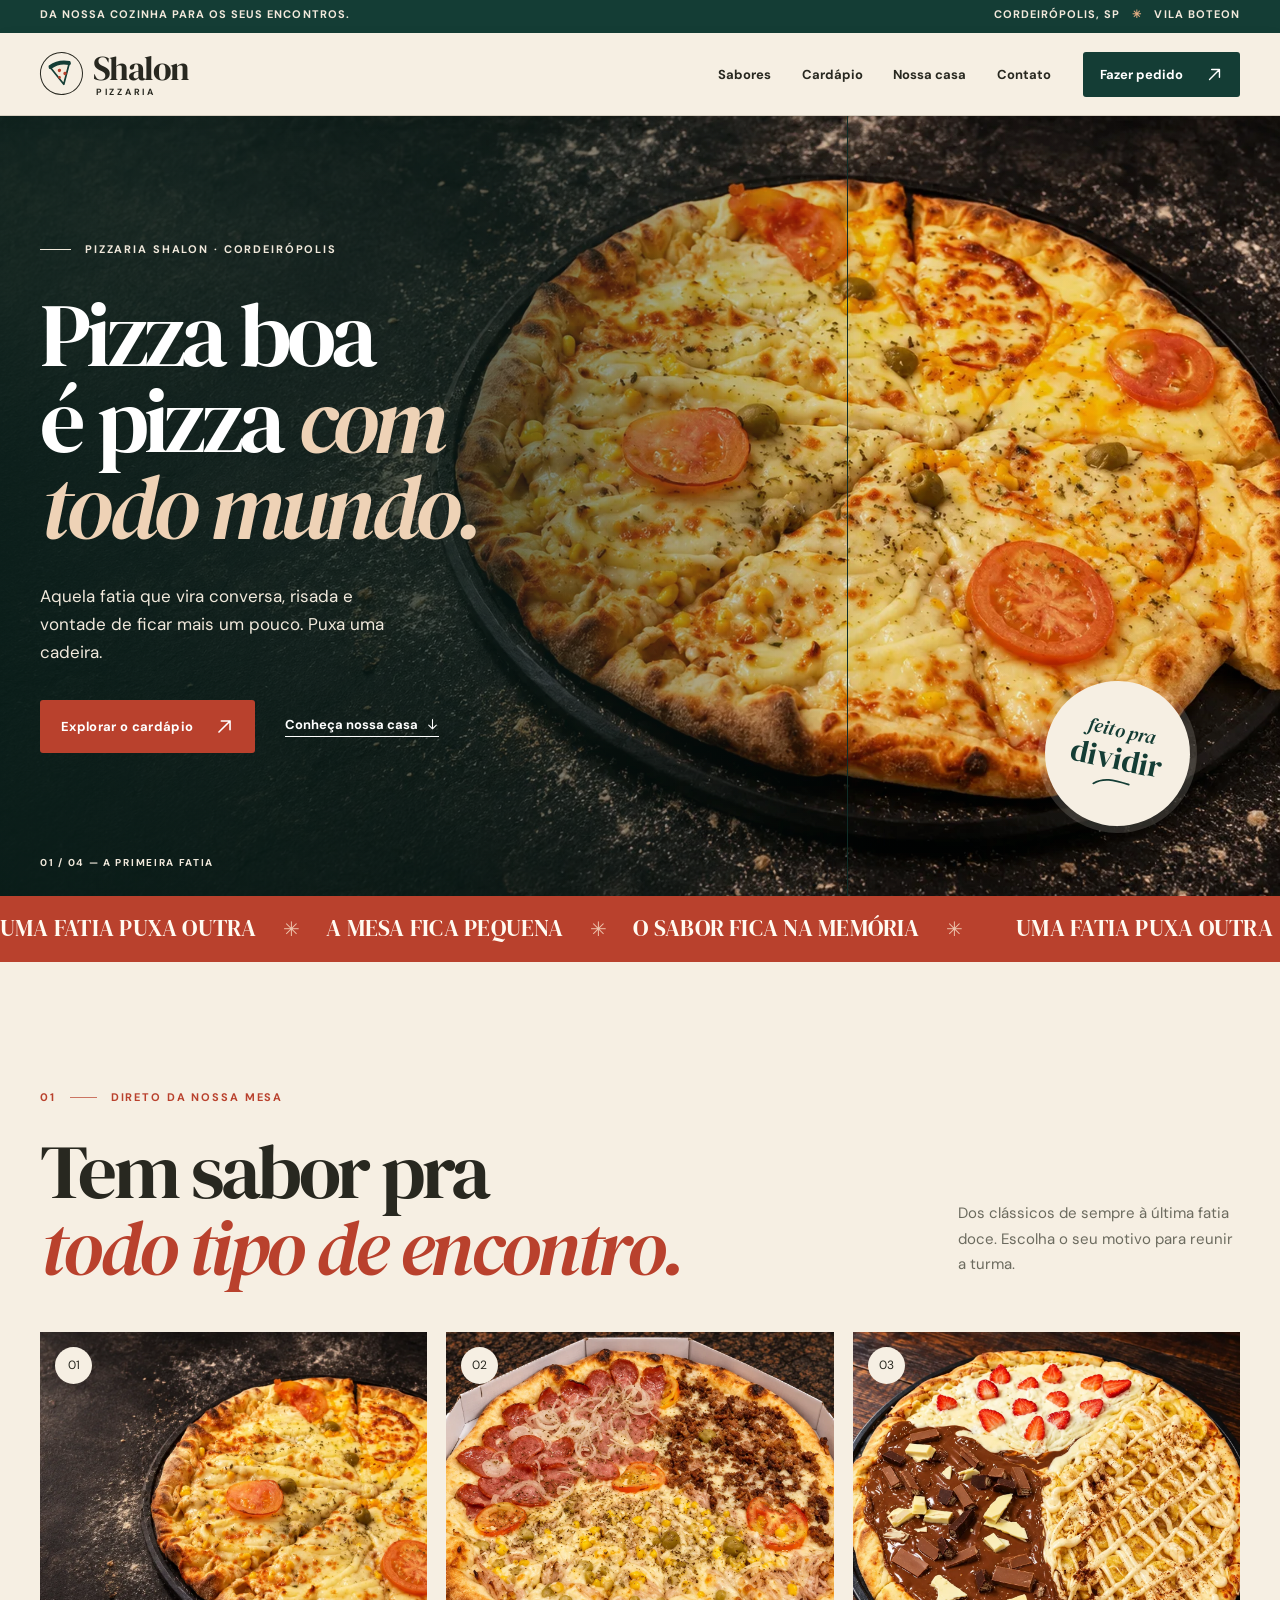
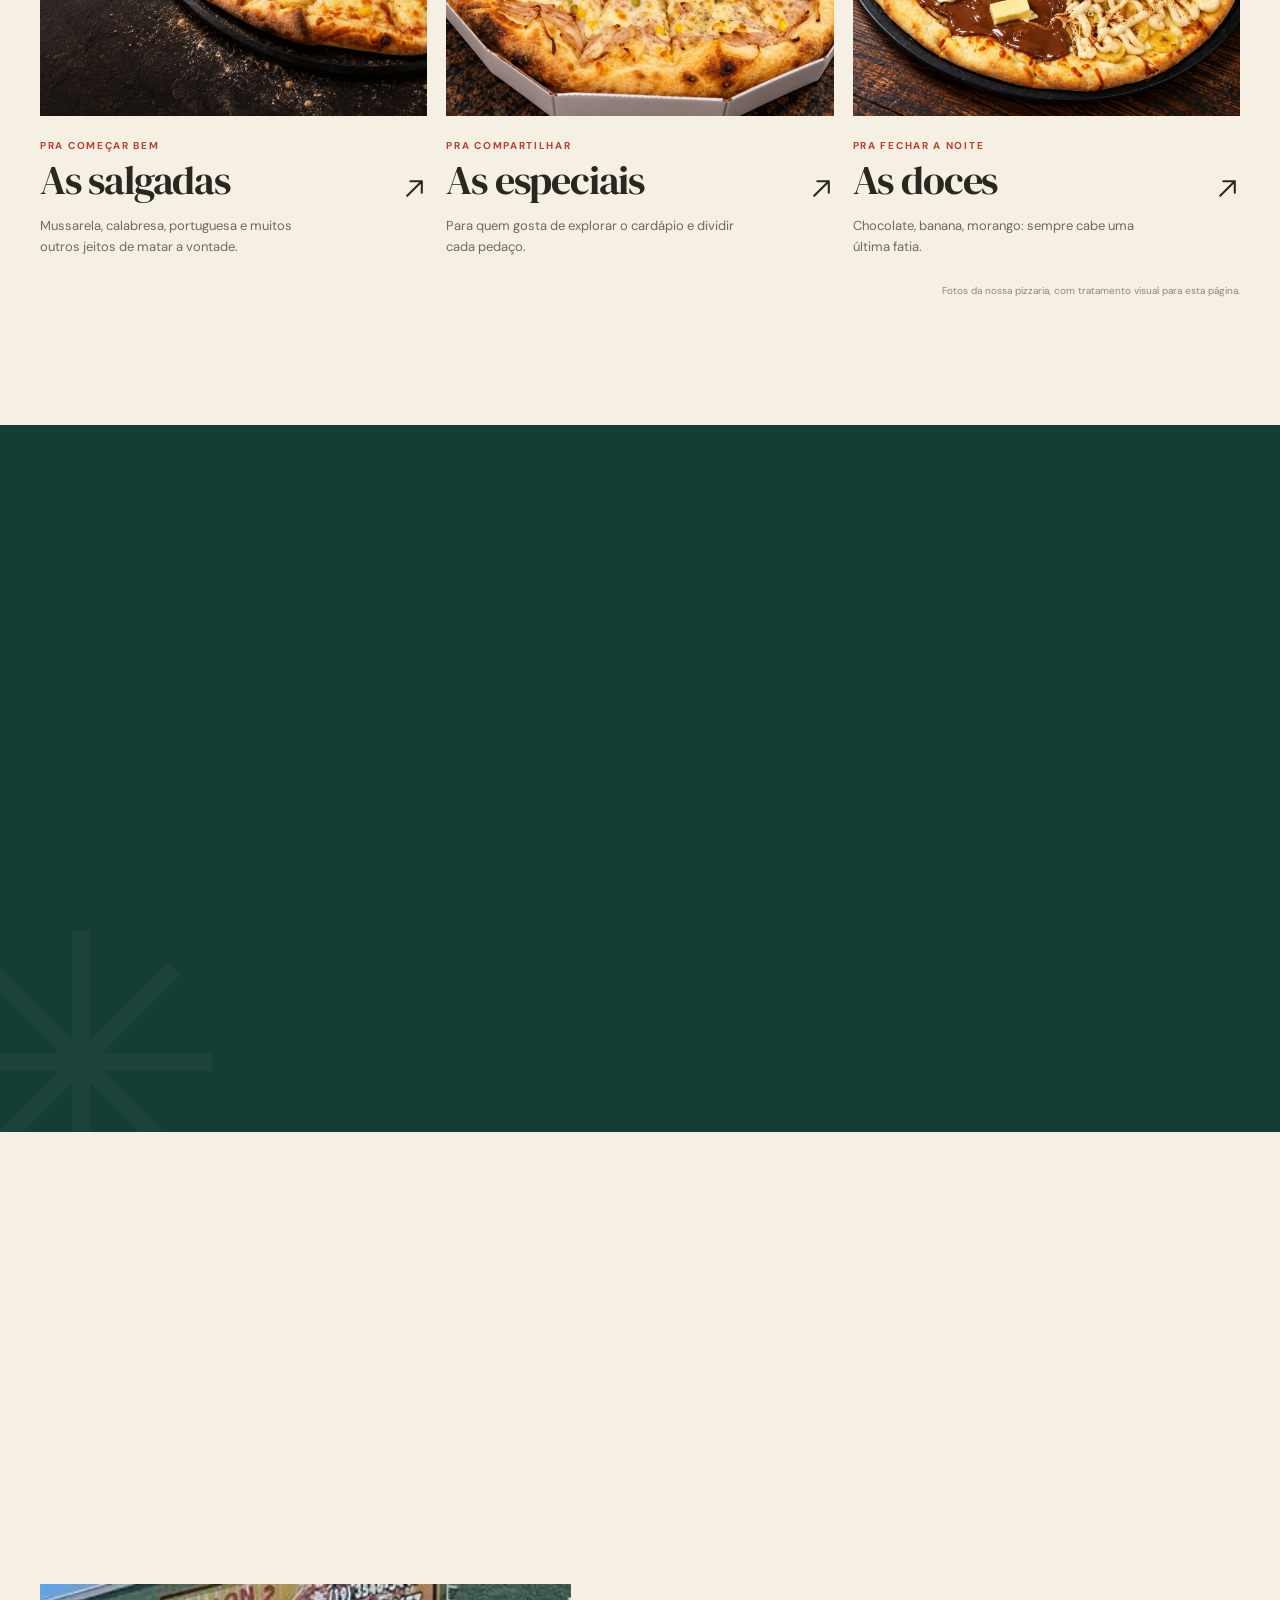
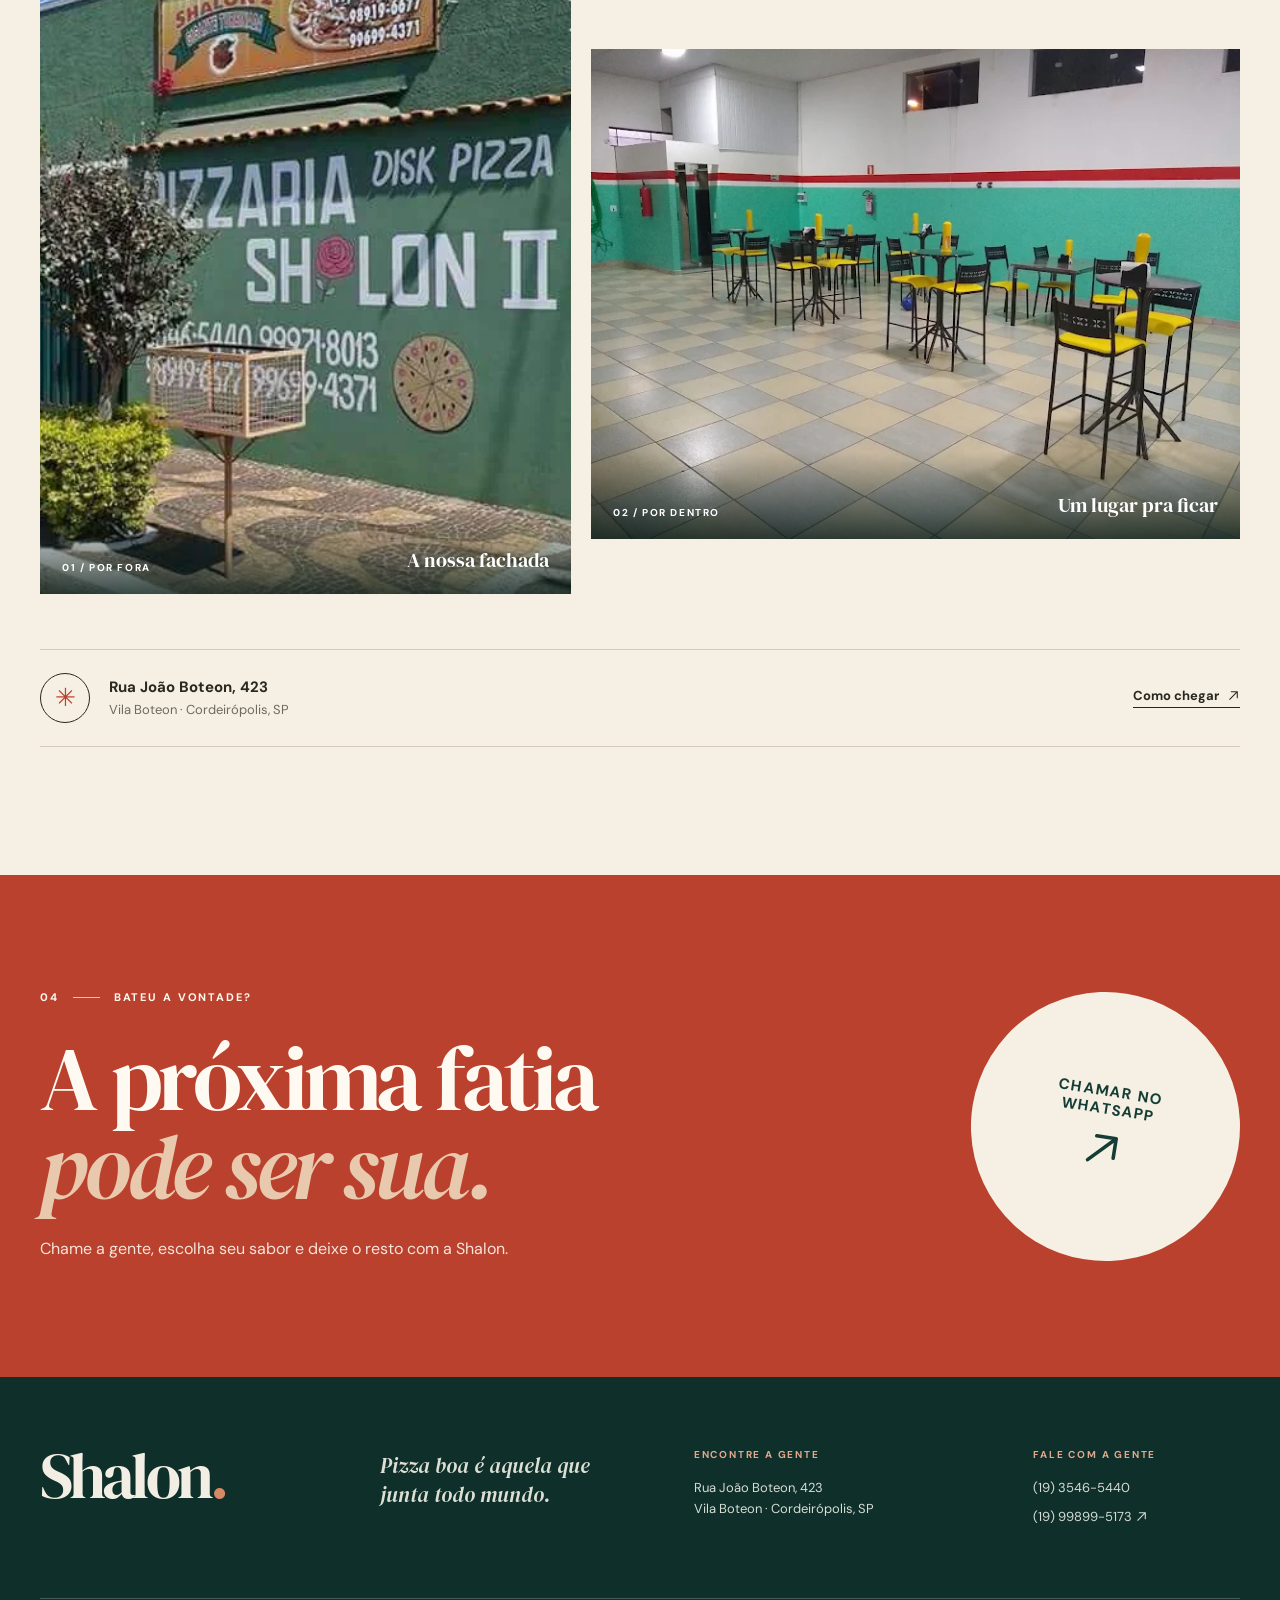
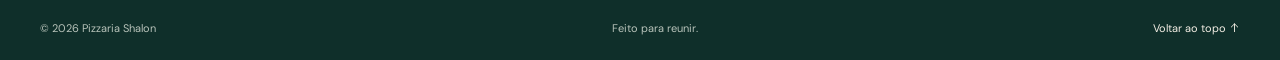
==== index.html @ dd87958b "Add Pizzaria Shalon landing page" ====
<!doctype html>
<html lang="pt-BR">
  <head>
    <meta charset="UTF-8" />
    <meta name="viewport" content="width=device-width, initial-scale=1" />
    <meta name="theme-color" content="#143d35" />
    <meta name="description" content="Conheça a Pizzaria Shalon em Cordeirópolis: sabores para reunir todo mundo à mesa. Veja o cardápio e fale com a gente pelo WhatsApp." />
    <title>Pizzaria Shalon — Pizza boa é pizza compartilhada</title>
    <link rel="preload" as="image" href="./public/assets/pizza-salgada-destaque.webp" />
    <link rel="stylesheet" href="./styles.css" />
    <script src="./script.js" defer></script>
  </head>
  <body>
    <a class="skip-link" href="#conteudo">Ir para o conteúdo</a>
    <div class="scroll-progress" aria-hidden="true"></div>

    <div class="topline">
      <span>Da nossa cozinha para os seus encontros.</span>
      <span>Cordeirópolis, SP <span class="topline-star" aria-hidden="true">✳</span> Vila Boteon</span>
    </div>

    <header class="site-header" id="inicio">
      <div class="header-inner container">
        <a class="brand" href="#inicio" aria-label="Pizzaria Shalon, voltar ao início">
          <span class="brand-mark" aria-hidden="true">
            <svg viewBox="0 0 48 48" fill="none" xmlns="http://www.w3.org/2000/svg"><path d="M9 10c9-4 21-4 30 0L24 40 9 10Z" fill="#F4EADA" stroke="currentColor" stroke-width="2.5" stroke-linejoin="round"/><path d="M10 12c9-4 19-4 28 0" stroke="currentColor" stroke-width="5" stroke-linecap="round"/><circle cx="22" cy="19" r="2.5" fill="#B9412D"/><circle cx="29" cy="25" r="2.5" fill="#B9412D"/><circle cx="20" cy="29" r="2" fill="#B9412D"/></svg>
          </span>
          <span class="brand-type"><strong>Shalon</strong><small>PIZZARIA</small></span>
        </a>

        <nav class="desktop-nav" aria-label="Navegação principal">
          <a href="#sabores">Sabores</a>
          <a href="#cardapio">Cardápio</a>
          <a href="#nossa-casa">Nossa casa</a>
          <a href="#contato">Contato</a>
        </nav>

        <a class="header-order" href="https://wa.me/5519998995173?text=Ol%C3%A1%21%20Gostaria%20de%20fazer%20um%20pedido%20na%20Pizzaria%20Shalon." target="_blank" rel="noopener noreferrer" aria-label="Fazer pedido pelo WhatsApp, abre em nova aba">
          Fazer pedido <span class="icon-arrow" aria-hidden="true"></span>
        </a>
        <button class="menu-toggle" type="button" aria-label="Abrir menu" aria-controls="mobile-nav" aria-expanded="false"><span></span><span></span></button>
      </div>
      <nav class="mobile-nav" id="mobile-nav" aria-label="Navegação móvel" hidden>
        <a href="#sabores">Sabores</a>
        <a href="#cardapio">Cardápio</a>
        <a href="#nossa-casa">Nossa casa</a>
        <a href="#contato">Contato</a>
        <a class="mobile-order" href="https://wa.me/5519998995173?text=Ol%C3%A1%21%20Gostaria%20de%20fazer%20um%20pedido%20na%20Pizzaria%20Shalon." target="_blank" rel="noopener noreferrer">Pedir pelo WhatsApp <span class="icon-arrow" aria-hidden="true"></span></a>
      </nav>
    </header>

    <main id="conteudo">
      <section class="hero" aria-labelledby="hero-title">
        <div class="hero-photo" role="img" aria-label="Pizza da Pizzaria Shalon com queijo derretido, tomate e azeitonas"></div>
        <div class="hero-shade" aria-hidden="true"></div>
        <div class="container hero-content">
          <p class="eyebrow hero-eyebrow"><span class="eyebrow-line"></span> PIZZARIA SHALON · CORDEIRÓPOLIS</p>
          <h1 id="hero-title">Pizza boa<br />é pizza <em>com<br />todo mundo.</em></h1>
          <p class="hero-copy">Aquela fatia que vira conversa, risada e vontade de ficar mais um pouco. Puxa uma cadeira.</p>
          <div class="hero-actions">
            <a class="button button-red" href="#cardapio">Explorar o cardápio <span class="icon-arrow" aria-hidden="true"></span></a>
            <a class="text-link light" href="#nossa-casa">Conheça nossa casa <span class="icon-arrow icon-down" aria-hidden="true"></span></a>
          </div>
        </div>
        <div class="hero-stamp" aria-hidden="true"><span>feito pra</span><strong>dividir</strong><svg viewBox="0 0 42 12" fill="none"><path d="M1 10C11 1 22 1 41 3" stroke="currentColor" stroke-width="2" stroke-linecap="round"/></svg></div>
        <div class="hero-index" aria-hidden="true">01 / 04 — A PRIMEIRA FATIA</div>
      </section>

      <div class="ticker" aria-hidden="true"><div class="ticker-track"><span>UMA FATIA PUXA OUTRA <i>✳</i> A MESA FICA PEQUENA <i>✳</i> O SABOR FICA NA MEMÓRIA <i>✳</i></span><span>UMA FATIA PUXA OUTRA <i>✳</i> A MESA FICA PEQUENA <i>✳</i> O SABOR FICA NA MEMÓRIA <i>✳</i></span></div></div>

      <section class="favorites section-pad" id="sabores" aria-labelledby="favorites-title">
        <div class="container">
          <div class="section-heading reveal">
            <div><p class="eyebrow dark-eyebrow">01 <span></span> DIRETO DA NOSSA MESA</p><h2 id="favorites-title">Tem sabor pra<br /><em>todo tipo de encontro.</em></h2></div>
            <p>Dos clássicos de sempre à última fatia doce. Escolha o seu motivo para reunir a turma.</p>
          </div>

          <div class="flavor-grid">
            <article class="flavor-card reveal">
              <div class="flavor-image-wrap"><img src="./public/assets/pizza-salgada-destaque.webp" alt="Pizza salgada da Shalon com queijo, tomate e azeitonas" loading="lazy" /><span class="flavor-number">01</span></div>
              <div class="flavor-info"><div><p class="flavor-kicker">PRA COMEÇAR BEM</p><h3>As salgadas</h3></div><span class="flavor-arrow icon-arrow" aria-hidden="true"></span></div>
              <p class="flavor-description">Mussarela, calabresa, portuguesa e muitos outros jeitos de matar a vontade.</p>
            </article>
            <article class="flavor-card reveal">
              <div class="flavor-image-wrap"><img src="./public/assets/pizza-varios-sabores-destaque.webp" alt="Pizza grande da Shalon com diferentes sabores" loading="lazy" /><span class="flavor-number">02</span></div>
              <div class="flavor-info"><div><p class="flavor-kicker">PRA COMPARTILHAR</p><h3>As especiais</h3></div><span class="flavor-arrow icon-arrow" aria-hidden="true"></span></div>
              <p class="flavor-description">Para quem gosta de explorar o cardápio e dividir cada pedaço.</p>
            </article>
            <article class="flavor-card reveal">
              <div class="flavor-image-wrap"><img src="./public/assets/pizza-doce-destaque.webp" alt="Pizza doce da Shalon com chocolate, morango e banana" loading="lazy" /><span class="flavor-number">03</span></div>
              <div class="flavor-info"><div><p class="flavor-kicker">PRA FECHAR A NOITE</p><h3>As doces</h3></div><span class="flavor-arrow icon-arrow" aria-hidden="true"></span></div>
              <p class="flavor-description">Chocolate, banana, morango: sempre cabe uma última fatia.</p>
            </article>
          </div>
          <p class="photo-note">Fotos da nossa pizzaria, com tratamento visual para esta página.</p>
        </div>
      </section>

      <section class="menu-section section-pad" id="cardapio" aria-labelledby="menu-title">
        <div class="container menu-layout">
          <div class="menu-intro reveal">
            <p class="eyebrow">02 <span></span> O QUE VAI SER HOJE?</p>
            <h2 id="menu-title">O difícil é<br /><em>escolher só uma.</em></h2>
            <p>Nosso cardápio tem dos sabores conhecidos àqueles que pedem uma segunda rodada. Dê uma olhada na seleção da casa.</p>
            <button class="button button-cream" type="button" data-open-menu>Ver cardápio original <span class="icon-arrow" aria-hidden="true"></span></button>
            <span class="menu-note">Cardápio em imagem · confirme disponibilidade e valores ao pedir.</span>
          </div>
          <div class="menu-list reveal" aria-label="Alguns sabores do cardápio">
            <div class="menu-category"><span class="menu-category-no">01</span><div><h3>As clássicas</h3><p>Mussarela · Calabresa · Portuguesa · 4 Queijos</p></div><span class="menu-category-symbol" aria-hidden="true">✳</span></div>
            <div class="menu-category"><span class="menu-category-no">02</span><div><h3>As especiais</h3><p>Frango com Catupiry · Lombo · Strogonoff de Frango · Palmito</p></div><span class="menu-category-symbol" aria-hidden="true">✳</span></div>
            <div class="menu-category"><span class="menu-category-no">03</span><div><h3>As doces</h3><p>Brigadeiro · Banana · Morango · Doce de Leite</p></div><span class="menu-category-symbol" aria-hidden="true">✳</span></div>
            <div class="menu-handwriting" aria-hidden="true">Qual vai ser<br />a sua? <span class="icon-arrow" aria-hidden="true"></span></div>
          </div>
        </div>
      </section>

      <section class="place-section section-pad" id="nossa-casa" aria-labelledby="place-title">
        <div class="container">
          <div class="place-heading reveal"><p class="eyebrow dark-eyebrow">03 <span></span> A NOSSA CASA</p><h2 id="place-title">Pode chegar.<br /><em>A casa é sua.</em></h2><p>Tem lugar para sentar, dividir a pizza e deixar a conversa acontecer. Encontre a Shalon na Vila Boteon, em Cordeirópolis.</p></div>
          <div class="place-gallery">
            <figure class="place-image place-image-exterior reveal"><img src="./public/assets/fachada.webp" alt="Fachada verde da Pizzaria Shalon na Vila Boteon" loading="lazy" /><figcaption><span>01 / POR FORA</span> A nossa fachada</figcaption></figure>
            <figure class="place-image place-image-interior reveal"><img src="./public/assets/salao.webp" alt="Salão da Pizzaria Shalon com mesas e cadeiras" loading="lazy" /><figcaption><span>02 / POR DENTRO</span> Um lugar pra ficar</figcaption></figure>
          </div>
          <div class="address-row reveal"><span class="address-pin" aria-hidden="true">✳</span><div><strong>Rua João Boteon, 423</strong><span>Vila Boteon · Cordeirópolis, SP</span></div><a class="text-link" href="https://www.google.com/maps/search/?api=1&query=Rua+Jo%C3%A3o+Boteon+423+Vila+Boteon+Cordeir%C3%B3polis+SP" target="_blank" rel="noopener noreferrer">Como chegar <span class="icon-arrow" aria-hidden="true"></span></a></div>
        </div>
      </section>

      <section class="contact-section" id="contato" aria-labelledby="contact-title">
        <div class="container contact-inner reveal"><div><p class="eyebrow">04 <span></span> BATEU A VONTADE?</p><h2 id="contact-title">A próxima fatia<br /><em>pode ser sua.</em></h2><p>Chame a gente, escolha seu sabor e deixe o resto com a Shalon.</p></div><a class="contact-circle" href="https://wa.me/5519998995173?text=Ol%C3%A1%21%20Gostaria%20de%20fazer%20um%20pedido%20na%20Pizzaria%20Shalon." target="_blank" rel="noopener noreferrer" aria-label="Conversar com a Pizzaria Shalon pelo WhatsApp, abre em nova aba"><span>CHAMAR NO<br />WHATSAPP</span><strong class="icon-arrow" aria-hidden="true"></strong></a></div>
      </section>
    </main>

    <footer class="site-footer"><div class="container footer-top"><a class="footer-brand" href="#inicio">Shalon<span>.</span></a><p>Pizza boa é aquela que<br />junta todo mundo.</p><div><strong>ENCONTRE A GENTE</strong><a href="https://www.google.com/maps/search/?api=1&query=Rua+Jo%C3%A3o+Boteon+423+Vila+Boteon+Cordeir%C3%B3polis+SP" target="_blank" rel="noopener noreferrer">Rua João Boteon, 423<br />Vila Boteon · Cordeirópolis, SP</a></div><div><strong>FALE COM A GENTE</strong><a href="tel:+551935465440">(19) 3546-5440</a><a href="https://wa.me/5519998995173" target="_blank" rel="noopener noreferrer">(19) 99899-5173 <span class="icon-arrow" aria-hidden="true"></span></a></div></div><div class="container footer-bottom"><span>© <span id="year">2026</span> Pizzaria Shalon</span><span>Feito para reunir.</span><a href="#inicio">Voltar ao topo <span class="icon-arrow icon-up" aria-hidden="true"></span></a></div></footer>

    <dialog class="menu-dialog" id="menu-dialog" aria-labelledby="dialog-title"><div class="dialog-head"><div><p class="eyebrow dark-eyebrow">DIRETO DO NOSSO ACERVO</p><h2 id="dialog-title">Cardápio Shalon</h2></div><button class="dialog-close" type="button" data-close-menu aria-label="Fechar cardápio">×</button></div><p class="dialog-description">Imagens do cardápio original. Toque em cada imagem para ampliar. Confirme sabores, disponibilidade e valores atuais com a pizzaria.</p><div class="dialog-images"><a href="./public/assets/cardapio-2.webp" target="_blank" rel="noopener noreferrer" aria-label="Ampliar cardápio de pizzas salgadas, abre em nova aba"><img src="./public/assets/cardapio-2.webp" alt="Cardápio original da Pizzaria Shalon: pizzas salgadas e ingredientes" /></a><a href="./public/assets/cardapio-1.webp" target="_blank" rel="noopener noreferrer" aria-label="Ampliar cardápio de pizzas doces e contatos, abre em nova aba"><img src="./public/assets/cardapio-1.webp" alt="Cardápio original da Pizzaria Shalon: pizzas doces, telefones e endereço" /></a></div><a class="button button-red" href="https://wa.me/5519998995173?text=Ol%C3%A1%21%20Gostaria%20de%20consultar%20o%20card%C3%A1pio%20da%20Pizzaria%20Shalon." target="_blank" rel="noopener noreferrer">Confirmar pelo WhatsApp <span class="icon-arrow" aria-hidden="true"></span></a></dialog>
  </body>
</html>
---- styles.css ----
@font-face{font-family:'DM Sans';src:url('./public/assets/fonts/dm-sans-400.woff2') format('woff2');font-style:normal;font-weight:400;font-display:swap}
@font-face{font-family:'DM Sans';src:url('./public/assets/fonts/dm-sans-500.woff2') format('woff2');font-style:normal;font-weight:500;font-display:swap}
@font-face{font-family:'DM Sans';src:url('./public/assets/fonts/dm-sans-600.woff2') format('woff2');font-style:normal;font-weight:600;font-display:swap}
@font-face{font-family:'DM Sans';src:url('./public/assets/fonts/dm-sans-700.woff2') format('woff2');font-style:normal;font-weight:700;font-display:swap}
@font-face{font-family:'DM Serif Display';src:url('./public/assets/fonts/dm-serif-display-normal.woff2') format('woff2');font-style:normal;font-weight:400;font-display:swap}
@font-face{font-family:'DM Serif Display';src:url('./public/assets/fonts/dm-serif-display-italic.woff2') format('woff2');font-style:italic;font-weight:400;font-display:swap}

:root{--cream:#f6efe3;--paper:#fffaf1;--green:#143d35;--green-deep:#0f2f2a;--red:#b9412d;--red-dark:#9e3325;--ink:#282820;--muted:#6c6b5f;--line:#d4cbbd;--display:'DM Serif Display',Georgia,serif;--body:'DM Sans',Arial,sans-serif}
*,*::before,*::after{box-sizing:border-box}
html{scroll-behavior:smooth;scroll-padding-top:84px}
body{margin:0;background:var(--cream);color:var(--ink);font-family:var(--body);-webkit-font-smoothing:antialiased}
body.dialog-open{overflow:hidden}
button,a{font:inherit}
button{cursor:pointer}
a{color:inherit;text-decoration:none}
img,svg{display:block;max-width:100%}
.icon-arrow{display:inline-block;flex:none;width:1em;height:1em;vertical-align:-.12em;background-color:currentColor;-webkit-mask:url('./public/assets/arrow-up-right.svg') center/contain no-repeat;mask:url('./public/assets/arrow-up-right.svg') center/contain no-repeat}
.icon-arrow.icon-down{-webkit-mask-image:url('./public/assets/arrow-down.svg');mask-image:url('./public/assets/arrow-down.svg')}
.icon-arrow.icon-up{-webkit-mask-image:url('./public/assets/arrow-up.svg');mask-image:url('./public/assets/arrow-up.svg')}
::selection{background:var(--red);color:#fff}
:focus-visible{outline:3px solid #e89856;outline-offset:4px}
.container{width:min(100% - 80px,1320px);margin-inline:auto}
.skip-link{position:absolute;z-index:100;top:-100px;left:16px;background:var(--paper);padding:10px 16px}.skip-link:focus{top:10px}
.scroll-progress{position:fixed;z-index:80;top:0;left:0;height:3px;width:0;background:var(--red);pointer-events:none}
.topline{min-height:33px;padding:7px 40px;background:var(--green);color:#f2e9dc;display:flex;justify-content:space-between;gap:20px;font-size:11px;font-weight:700;letter-spacing:.095em;text-transform:uppercase}
.topline-star{margin:0 8px;color:#e1ac82}
.site-header{position:sticky;z-index:60;top:0;background:var(--cream);border-bottom:1px solid #d9d1c3;box-shadow:0 3px 14px rgba(25,34,28,.045)}
.header-inner{height:82px;display:flex;align-items:center;justify-content:space-between;gap:32px}
.brand{display:inline-flex;align-items:center;gap:10px;flex:none}
.brand-mark{width:43px;height:43px;border:1.5px solid var(--ink);border-radius:50%;display:grid;place-items:center;color:var(--green);transform:rotate(-12deg)}
.brand-mark svg{width:33px;height:33px}
.brand-type{display:flex;flex-direction:column;line-height:.85}.brand-type strong{font:normal 34px/1 var(--display);letter-spacing:-.045em}.brand-type small{font-size:9px;font-weight:700;letter-spacing:.3em;margin-top:4px;padding-left:3px}
.desktop-nav{display:flex;align-items:center;gap:clamp(18px,2.4vw,38px);margin-left:auto}
.desktop-nav a{position:relative;font-size:13px;font-weight:700;white-space:nowrap}.desktop-nav a::after{content:'';position:absolute;bottom:-7px;left:0;width:100%;height:1px;background:currentColor;transform:scaleX(0);transform-origin:left;transition:transform .25s}.desktop-nav a:hover::after,.desktop-nav a:focus-visible::after{transform:scaleX(1)}
.header-order{display:inline-flex;align-items:center;justify-content:space-between;gap:23px;padding:14px 17px;background:var(--green);color:#fff;border-radius:3px;font-size:13px;font-weight:700;white-space:nowrap;transition:background .25s,transform .25s}.header-order:hover{background:var(--red);transform:translateY(-2px)}.header-order span{font-size:17px;line-height:0}
.menu-toggle,.mobile-nav{display:none}

.hero{position:relative;min-height:min(780px,calc(100svh - 115px));background:var(--green-deep);isolation:isolate;overflow:hidden;color:#fff;display:flex;align-items:center}
.hero-photo,.hero-shade{position:absolute;inset:0;z-index:-1}.hero-photo{background:url('./public/assets/pizza-salgada-destaque.webp') center right/cover no-repeat;animation:hero-enter 1.3s ease both}.hero-shade{background:linear-gradient(90deg,rgba(9,30,26,.91) 0%,rgba(9,30,26,.68) 35%,rgba(9,30,26,.07) 69%,rgba(9,30,26,.03) 100%)}
.hero-content{padding-top:108px;padding-bottom:125px;position:relative;z-index:1}.hero-eyebrow{margin:0 0 35px;color:#f1e9dc}.eyebrow{display:flex;align-items:center;gap:14px;font-size:11px;line-height:1.4;font-weight:700;letter-spacing:.17em;text-transform:uppercase}.eyebrow-line{width:31px;height:1px;background:currentColor;display:inline-block}.eyebrow>span:not(.eyebrow-line){width:27px;height:1px;background:currentColor;display:inline-block;opacity:.7}.dark-eyebrow{color:var(--red)}
h1,h2,h3,p{margin-top:0}.hero h1{font:normal clamp(65px,7vw,116px)/.96 var(--display);letter-spacing:-.052em;max-width:850px;margin:0 0 32px}.hero h1 em,.section-heading h2 em,.menu-intro h2 em,.place-heading h2 em,.contact-inner h2 em{font-weight:400}.hero h1 em{color:#eed2b6}
.hero-copy{max-width:380px;font-size:17px;line-height:1.65;color:#f1e9dc;margin-bottom:34px}.hero-actions{display:flex;align-items:center;gap:30px}.button{min-height:53px;display:inline-flex;align-items:center;justify-content:space-between;gap:22px;padding:15px 20px;border:1px solid transparent;border-radius:3px;text-align:left;font-size:13px;font-weight:700;letter-spacing:.025em;transition:background .25s,color .25s,transform .25s,border-color .25s}.button:hover{transform:translateY(-3px)}.button span{font-size:19px;font-weight:400;line-height:.8}.button-red{background:var(--red);color:white}.button-red:hover{background:var(--red-dark)}.button-cream{background:var(--cream);color:var(--green)}.button-cream:hover{background:#e5cdb0}.text-link{display:inline-flex;align-items:center;gap:8px;border-bottom:1px solid currentColor;padding-bottom:3px;font-size:13px;font-weight:700;transition:gap .25s}.text-link:hover{gap:15px}.text-link.light{color:#fff}
.hero-stamp{position:absolute;right:clamp(28px,7vw,120px);bottom:70px;z-index:1;width:145px;height:145px;border-radius:50%;background:var(--cream);color:var(--green);display:flex;align-items:center;justify-content:center;flex-direction:column;transform:rotate(12deg);box-shadow:0 0 0 7px rgba(246,239,227,.16);font-family:var(--display)}.hero-stamp span{font-size:19px;font-style:italic}.hero-stamp strong{font-size:31px;font-weight:400;line-height:1}.hero-stamp svg{width:37px;margin-top:5px}
.hero-index{position:absolute;left:40px;bottom:27px;color:#f1e9dc;font-size:10px;letter-spacing:.17em;font-weight:700}
@keyframes hero-enter{from{opacity:.5;transform:scale(1.04)}to{opacity:1;transform:scale(1)}}

.ticker{height:66px;background:var(--red);color:var(--paper);overflow:hidden;display:flex;align-items:center}.ticker-track{display:flex;align-items:center;white-space:nowrap;width:max-content;animation:marquee 30s linear infinite}.ticker-track span{font:normal 23px/1 var(--display);letter-spacing:.01em;padding-right:32px}.ticker-track i{font:normal 20px var(--body);padding:0 21px;color:#edc3ac}@keyframes marquee{to{transform:translateX(-50%)}}
.section-pad{padding:clamp(85px,10vw,150px) 0}.section-heading{display:flex;align-items:end;justify-content:space-between;gap:50px;margin-bottom:47px}.section-heading .eyebrow{margin-bottom:29px}.section-heading h2,.menu-intro h2,.place-heading h2,.contact-inner h2{font:normal clamp(54px,6vw,93px)/.98 var(--display);letter-spacing:-.047em;margin-bottom:0}.section-heading h2 em{color:var(--red)}.section-heading>p{max-width:282px;font-size:15px;line-height:1.7;color:var(--muted);margin:0 0 7px}
.flavor-grid{display:grid;grid-template-columns:repeat(3,minmax(0,1fr));gap:19px}.flavor-card{min-width:0}.flavor-card:nth-child(2){transition-delay:.1s}.flavor-card:nth-child(3){transition-delay:.2s}.flavor-image-wrap{height:clamp(260px,30vw,405px);overflow:hidden;position:relative;background:#342820}.flavor-image-wrap img{width:100%;height:100%;object-fit:cover;transition:transform .75s cubic-bezier(.2,.75,.25,1)}.flavor-card:hover img{transform:scale(1.055)}.flavor-card:nth-child(2) img{object-position:center 62%}.flavor-number{position:absolute;top:15px;left:15px;background:var(--cream);border-radius:50%;width:37px;height:37px;display:grid;place-items:center;font:12px var(--body)}.flavor-info{display:flex;align-items:end;justify-content:space-between;gap:12px;padding-top:23px}.flavor-kicker{font-size:10px;font-weight:700;letter-spacing:.17em;color:var(--red);margin-bottom:9px}.flavor-info h3{font:normal clamp(32px,3.1vw,47px)/1 var(--display);letter-spacing:-.03em;margin:0}.flavor-arrow{font-size:25px;line-height:1}.flavor-description{font-size:13px;line-height:1.65;color:var(--muted);max-width:290px;margin:14px 0 0}.photo-note{font-size:10px;color:#8d887d;text-align:right;margin:27px 0 0}

.menu-section{position:relative;background:var(--green);color:var(--cream);overflow:hidden}.menu-section::before{content:'✳';position:absolute;font:normal 360px/1 var(--display);opacity:.035;left:-70px;bottom:-115px;pointer-events:none}.menu-layout{display:grid;grid-template-columns:.9fr 1.1fr;gap:clamp(60px,8vw,140px);position:relative}.menu-intro .eyebrow{color:#e9b89d;margin-bottom:31px}.menu-intro h2 em{color:#e8c8ae}.menu-intro>p:not(.eyebrow){color:#d9e0d8;font-size:16px;line-height:1.7;max-width:420px;margin:27px 0 31px}.menu-intro .button{margin-bottom:15px}.menu-note{display:block;font-size:11px;color:#aec2b8;line-height:1.5;max-width:300px}.menu-list{border-top:1px solid rgba(246,239,227,.46);position:relative}.menu-category{min-height:150px;display:grid;grid-template-columns:35px 1fr 30px;align-items:start;gap:17px;padding:27px 0 24px;border-bottom:1px solid rgba(246,239,227,.46)}.menu-category-no{font-size:11px;margin-top:9px;color:#dfbda3}.menu-category h3{font:normal clamp(31px,3vw,42px)/1.1 var(--display);margin:0 0 14px}.menu-category p{font-size:13px;line-height:1.6;color:#c6d3ca;margin:0;max-width:400px}.menu-category-symbol{font-size:20px;color:#d8a788}.menu-handwriting{position:absolute;right:0;bottom:-87px;transform:rotate(-10deg);font:italic 24px/1 var(--display);color:#efd5bc}.menu-handwriting span{font:normal 25px var(--body);margin-left:10px}

.place-heading{text-align:center;max-width:740px;margin:0 auto 51px}.place-heading .eyebrow{justify-content:center;margin-bottom:28px}.place-heading h2 em{color:var(--green)}.place-heading>p:not(.eyebrow){font-size:16px;line-height:1.7;color:var(--muted);max-width:520px;margin:24px auto 0}.place-gallery{display:grid;grid-template-columns:.9fr 1.1fr;gap:20px;align-items:start}.place-image{margin:0;position:relative;overflow:hidden;background:#d8ddcf}.place-image img{width:100%;height:clamp(340px,48vw,610px);object-fit:cover;transition:transform .8s}.place-image:hover img{transform:scale(1.035)}.place-image-exterior img{object-position:center}.place-image-interior{margin-top:65px}.place-image-interior img{height:clamp(280px,39vw,490px)}.place-image figcaption{position:absolute;left:0;bottom:0;right:0;padding:40px 22px 20px;background:linear-gradient(transparent,rgba(4,24,20,.78));display:flex;justify-content:space-between;gap:15px;align-items:end;color:#fff;font:normal 20px var(--display)}.place-image figcaption span{font:700 10px var(--body);letter-spacing:.16em}.address-row{display:flex;align-items:center;gap:19px;border-top:1px solid var(--line);border-bottom:1px solid var(--line);margin-top:55px;padding:23px 0}.address-pin{display:grid;place-items:center;width:50px;height:50px;border:1px solid var(--ink);border-radius:50%;font-size:25px;color:var(--red)}.address-row>div{display:flex;flex-direction:column;gap:4px}.address-row strong{font-size:15px}.address-row div span{color:var(--muted);font-size:13px}.address-row>a{margin-left:auto}

.contact-section{background:var(--red);color:var(--paper);padding:clamp(70px,9vw,125px) 0}.contact-inner{display:flex;align-items:center;justify-content:space-between;gap:55px}.contact-inner .eyebrow{margin-bottom:30px}.contact-inner h2{font-size:clamp(58px,7vw,106px)}.contact-inner h2 em{color:#e9c9ad}.contact-inner p:not(.eyebrow){font-size:16px;color:#f8e4db;line-height:1.65;margin:25px 0 0}.contact-circle{width:clamp(190px,21vw,282px);height:clamp(190px,21vw,282px);border-radius:50%;background:var(--cream);color:var(--green);display:flex;align-items:center;justify-content:center;flex-direction:column;flex:none;gap:9px;transform:rotate(9deg);transition:transform .35s,background .35s}.contact-circle:hover{transform:rotate(0) scale(1.045);background:#fffaf1}.contact-circle span{font-size:15px;font-weight:700;line-height:1.25;letter-spacing:.09em;text-align:center}.contact-circle strong{font-size:43px;font-weight:400;line-height:1}
.site-footer{background:var(--green-deep);color:#f3eee4;padding:70px 0 25px}.footer-top{display:grid;grid-template-columns:1.2fr 1.1fr 1.2fr .8fr;gap:30px;padding-bottom:70px}.footer-brand{font:normal 64px/.9 var(--display);letter-spacing:-.06em}.footer-brand span{color:#d98866}.footer-top>p{font:italic 21px/1.35 var(--display);color:#dddfd5;margin:5px 0 0}.footer-top>div{display:flex;flex-direction:column;gap:8px;font-size:13px;line-height:1.6;color:#d6ddd4}.footer-top>div strong{font-size:10px;color:#e1a88e;letter-spacing:.18em;margin-bottom:7px}.footer-top a:hover,.footer-bottom a:hover{text-decoration:underline}.footer-bottom{border-top:1px solid rgba(255,255,255,.22);padding-top:22px;display:flex;align-items:center;justify-content:space-between;gap:20px;color:#b8c3ba;font-size:11px}.footer-bottom a{color:#f3eee4}

.menu-dialog{border:0;padding:0;width:min(100% - 34px,1040px);max-height:min(90dvh,1000px);overflow:auto;background:var(--cream);color:var(--ink);box-shadow:0 20px 80px rgba(0,0,0,.35)}.menu-dialog::backdrop{background:rgba(4,22,18,.84)}.dialog-head{display:flex;justify-content:space-between;align-items:start;gap:15px;padding:30px 35px 0}.dialog-head .eyebrow{margin-bottom:10px}.dialog-head h2{font:normal clamp(37px,5vw,64px)/1 var(--display);margin:0}.dialog-close{border:1px solid var(--ink);border-radius:50%;background:none;width:43px;height:43px;font-size:32px;line-height:0;flex:none}.dialog-close:hover{background:var(--green);color:white}.dialog-description{font-size:13px;line-height:1.6;color:var(--muted);margin:18px 35px 24px}.dialog-images{display:grid;grid-template-columns:1fr 1fr;gap:14px;padding:0 35px}.dialog-images a{cursor:zoom-in}.dialog-images img{width:100%;height:auto;border:1px solid var(--line)}.menu-dialog>.button{margin:25px 35px 35px}

body.motion-ready .reveal{opacity:0;transform:translateY(30px);transition:opacity .75s ease,transform .75s cubic-bezier(.2,.75,.25,1)}body.motion-ready .reveal.is-visible{opacity:1;transform:none}

@media(max-width:1000px){.desktop-nav{gap:15px}.header-inner{gap:18px}.hero h1{font-size:clamp(58px,8vw,90px)}.footer-top{grid-template-columns:1fr 1fr}.menu-layout{gap:50px}}
@media(max-width:760px){.container{width:min(100% - 38px,600px)}.topline{justify-content:center;text-align:center;padding:8px 15px;font-size:10px}.topline span:last-child{display:none}.header-inner{height:69px}.brand-mark{width:38px;height:38px}.brand-mark svg{width:29px}.brand-type strong{font-size:30px}.desktop-nav,.header-order{display:none}.menu-toggle{display:flex;width:44px;height:44px;border:1px solid var(--line);background:transparent;align-items:center;justify-content:center;flex-direction:column;gap:6px;margin-left:auto}.menu-toggle span{height:2px;width:20px;background:var(--ink);transition:transform .25s}.menu-toggle[aria-expanded="true"] span:first-child{transform:translateY(4px) rotate(45deg)}.menu-toggle[aria-expanded="true"] span:last-child{transform:translateY(-4px) rotate(-45deg)}.mobile-nav:not([hidden]){display:flex;flex-direction:column;padding:7px 19px 22px;border-top:1px solid var(--line);background:var(--cream)}.mobile-nav a{padding:15px 3px;border-bottom:1px solid var(--line);font-size:15px;font-weight:700}.mobile-nav .mobile-order{background:var(--green);color:#fff;padding:17px 14px;margin-top:17px;border:0}.hero{min-height:720px;align-items:start}.hero-photo{background-position:64% center}.hero-shade{background:linear-gradient(180deg,rgba(7,27,23,.84) 0%,rgba(7,27,23,.74) 48%,rgba(7,27,23,.23) 83%,rgba(7,27,23,.38) 100%)}.hero-content{padding-top:100px;padding-bottom:210px}.hero h1{font-size:clamp(58px,12.5vw,84px);max-width:560px}.hero-copy{font-size:15px;max-width:340px}.hero-stamp{width:105px;height:105px;right:25px;bottom:35px}.hero-stamp span{font-size:15px}.hero-stamp strong{font-size:23px}.hero-index{left:19px;bottom:18px;font-size:9px}.section-pad{padding:80px 0}.section-heading{display:block;margin-bottom:34px}.section-heading h2,.menu-intro h2,.place-heading h2{font-size:clamp(52px,11vw,76px)}.section-heading>p{margin-top:22px;max-width:390px}.flavor-grid{grid-template-columns:1fr 1fr;gap:30px 15px}.flavor-card:last-child{grid-column:span 2;max-width:calc(50% - 8px);margin-inline:auto}.flavor-image-wrap{height:270px}.flavor-info h3{font-size:35px}.menu-layout{grid-template-columns:1fr;gap:55px}.menu-handwriting{display:none}.menu-category{min-height:135px}.place-gallery{gap:13px}.place-image img{height:330px}.place-image-interior{margin-top:38px}.place-image-interior img{height:280px}.place-image figcaption{font-size:15px;flex-direction:column;align-items:start}.contact-inner h2{font-size:clamp(55px,10vw,82px)}.contact-circle{width:170px;height:170px}.footer-top{gap:35px}.footer-brand{font-size:58px}}
@media(max-width:540px){html{scroll-padding-top:70px}.hero{min-height:700px}.hero-content{padding-top:86px}.hero h1{font-size:clamp(55px,13.2vw,72px)}.hero h1 br:nth-of-type(2){display:none}.hero-copy{max-width:300px}.hero-actions{align-items:flex-start;flex-direction:column;gap:20px}.hero-stamp{bottom:55px}.ticker{height:55px}.ticker-track span{font-size:19px}.section-heading h2,.menu-intro h2,.place-heading h2{font-size:clamp(48px,11.6vw,66px)}.flavor-grid{grid-template-columns:1fr;gap:43px}.flavor-card:last-child{grid-column:auto;max-width:none}.flavor-image-wrap{height:min(95vw,400px)}.flavor-info h3{font-size:42px}.photo-note{text-align:left}.menu-category{grid-template-columns:26px 1fr 18px;gap:8px}.menu-category h3{font-size:34px}.menu-category p{font-size:12px}.place-heading{text-align:left}.place-heading .eyebrow{justify-content:flex-start}.place-heading>p:not(.eyebrow){margin-left:0}.place-gallery{grid-template-columns:1fr;gap:24px}.place-image img,.place-image-interior img{height:330px}.place-image-interior{margin-top:0}.address-row{flex-wrap:wrap}.address-row>a{margin:9px 0 0 70px}.contact-inner{align-items:flex-start;flex-direction:column;gap:40px}.contact-inner h2{font-size:clamp(57px,12vw,76px)}.contact-circle{align-self:flex-end;margin-right:15px}.footer-top{grid-template-columns:1fr 1fr;gap:30px 20px;padding-bottom:55px}.footer-top>p{font-size:18px}.footer-top>div{font-size:12px}.footer-bottom{align-items:flex-start;flex-wrap:wrap}.dialog-head{padding:22px 20px 0}.dialog-description{margin:15px 20px 20px}.dialog-images{grid-template-columns:1fr;padding:0 20px}.menu-dialog>.button{margin:20px}}
@media(prefers-reduced-motion:reduce){html{scroll-behavior:auto}*,*::before,*::after{animation-duration:.01ms!important;animation-iteration-count:1!important;transition-duration:.01ms!important}body.motion-ready .reveal{opacity:1;transform:none}.ticker-track{animation:none}}
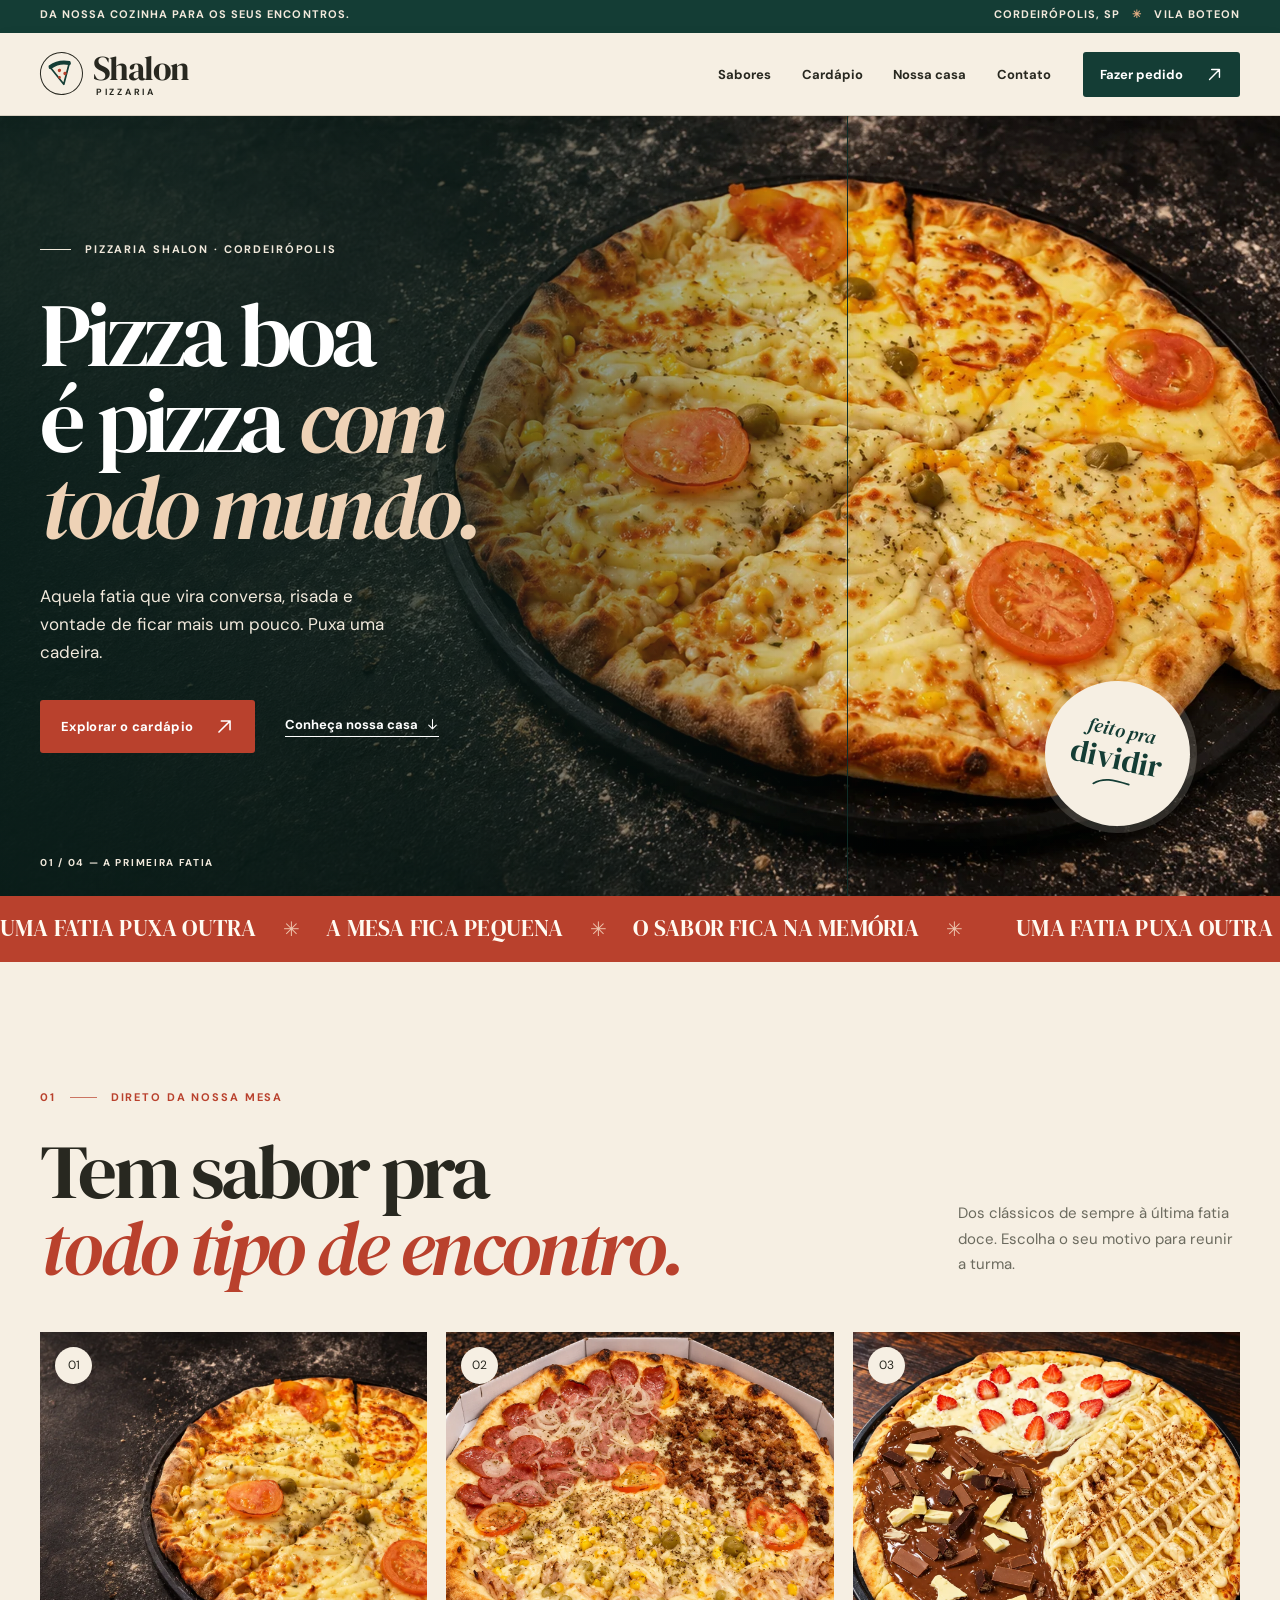
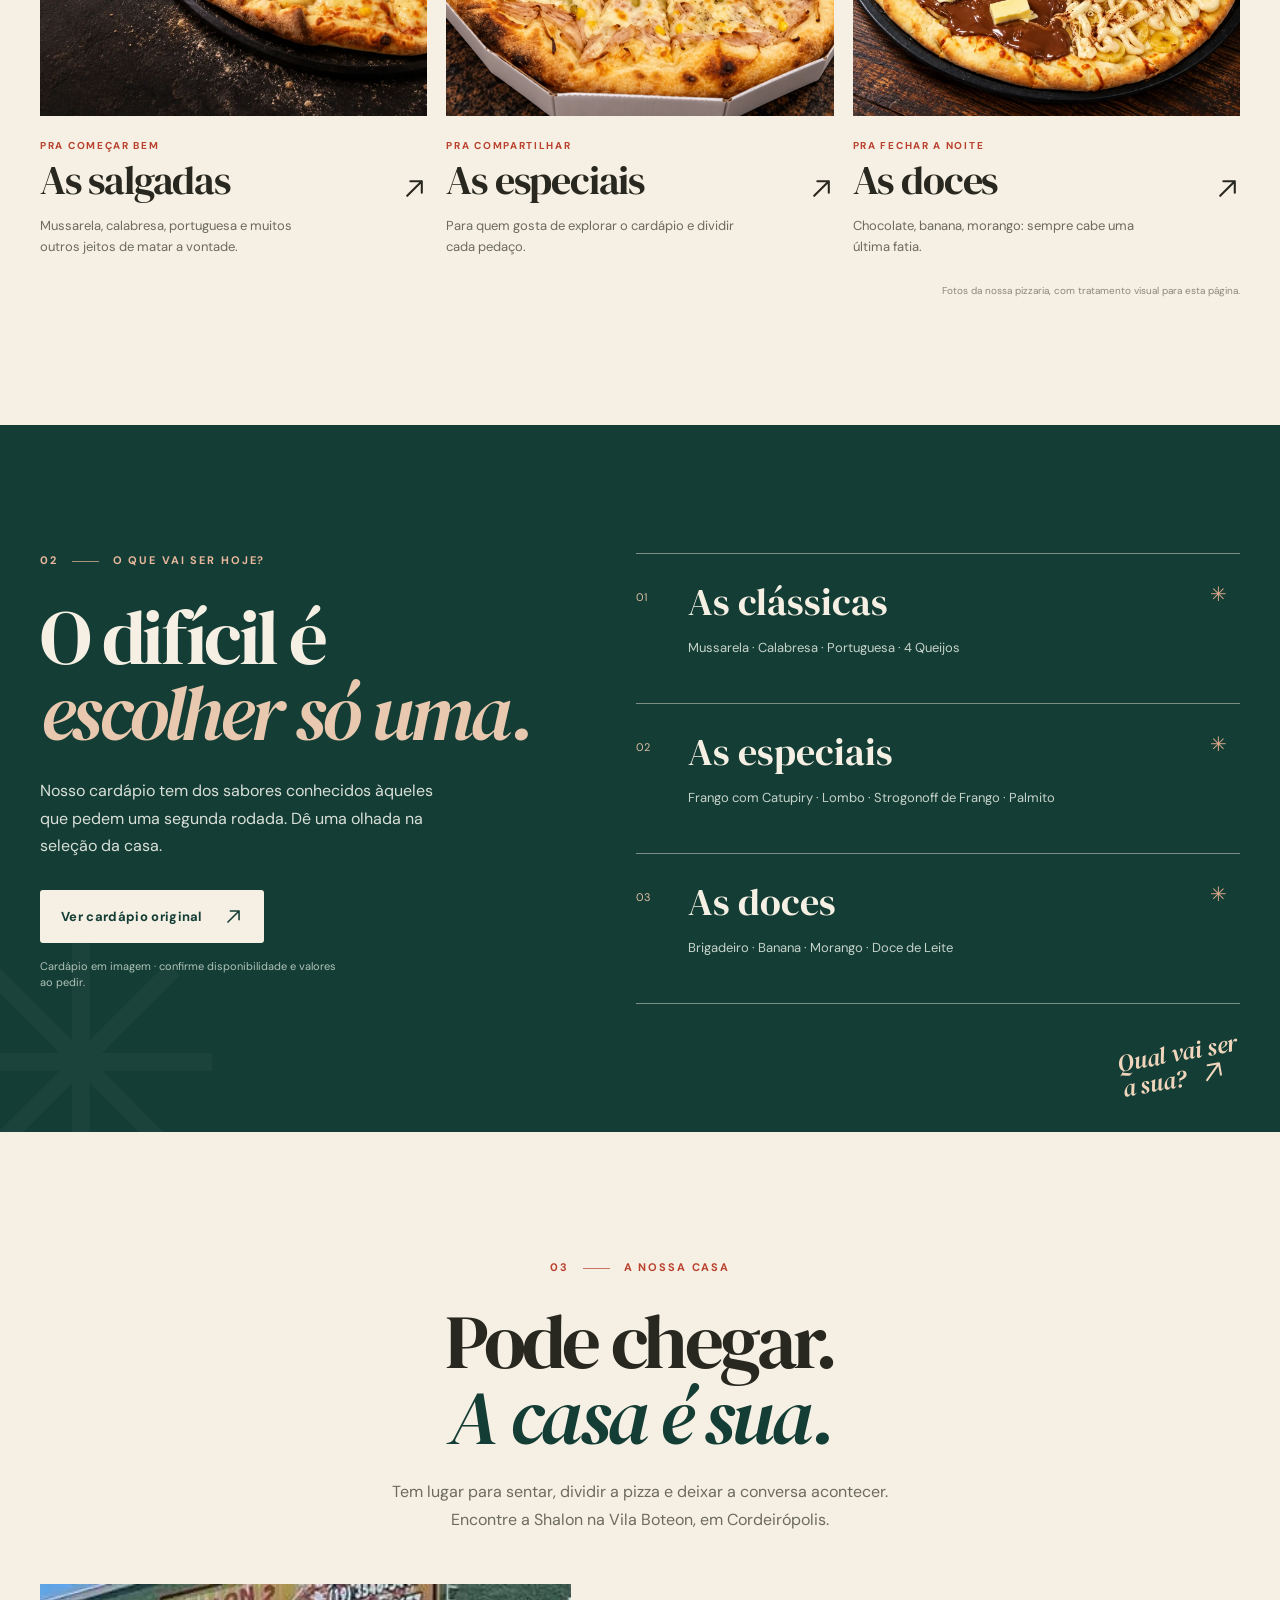
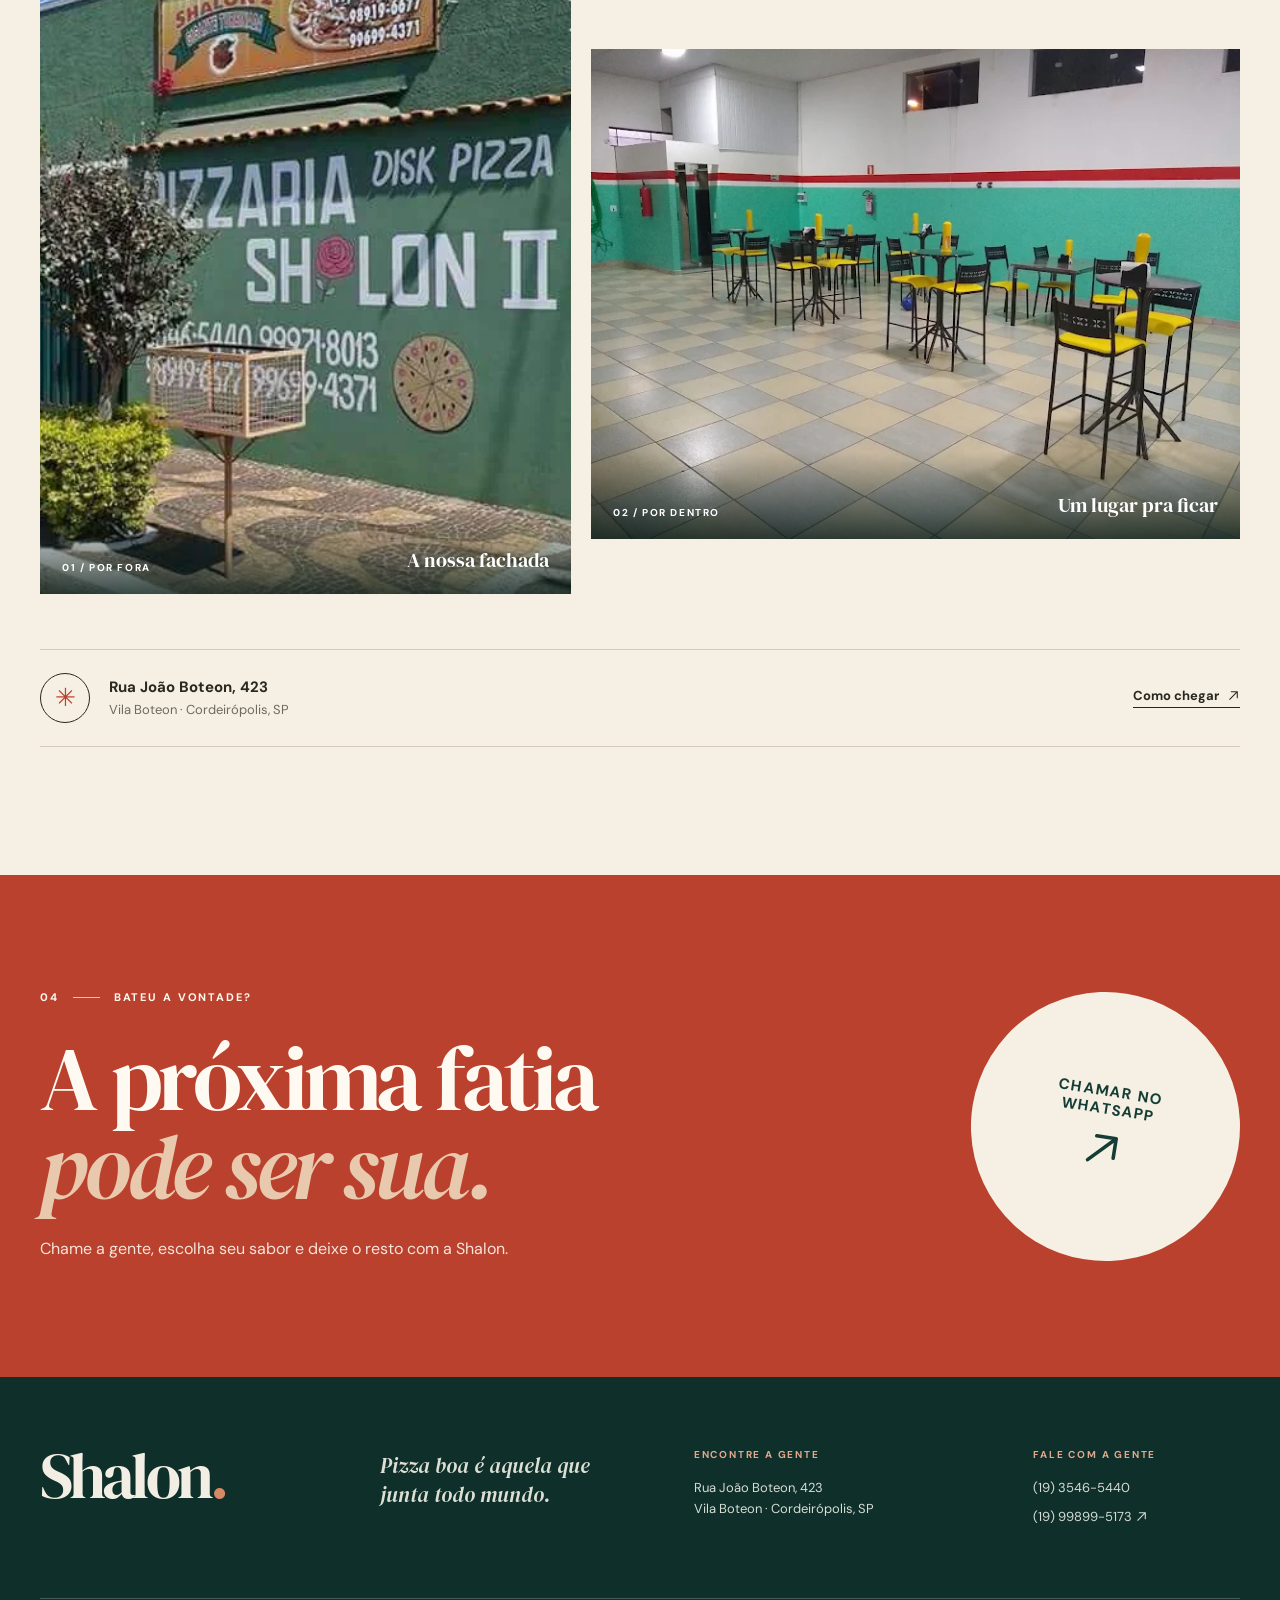
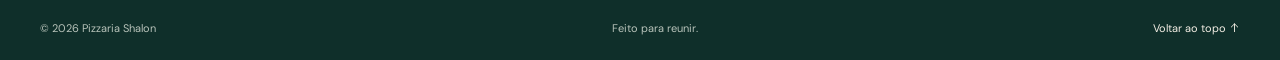
==== commit fce394ea: "Bundle Shalon preview assets for isolated viewing" ====
--- a/index.html
+++ b/index.html
@@ -1,3 +1,4 @@
+<!-- Generated by scripts/build.py from source/index.html, styles.css and script.js. -->
 <!doctype html>
 <html lang="pt-BR">
   <head>
@@ -6,9 +7,82 @@
     <meta name="theme-color" content="#143d35" />
     <meta name="description" content="Conheça a Pizzaria Shalon em Cordeirópolis: sabores para reunir todo mundo à mesa. Veja o cardápio e fale com a gente pelo WhatsApp." />
     <title>Pizzaria Shalon — Pizza boa é pizza compartilhada</title>
-    <link rel="preload" as="image" href="./public/assets/pizza-salgada-destaque.webp" />
-    <link rel="stylesheet" href="./styles.css" />
-    <script src="./script.js" defer></script>
+
+    <style>
+@font-face{font-family:'DM Sans';src:url('[data-uri]') format('woff2');font-style:normal;font-weight:400;font-display:swap}
+@font-face{font-family:'DM Sans';src:url('[data-uri]') format('woff2');font-style:normal;font-weight:500;font-display:swap}
+@font-face{font-family:'DM Sans';src:url('[data-uri]') format('woff2');font-style:normal;font-weight:600;font-display:swap}
+@font-face{font-family:'DM Sans';src:url('[data-uri]') format('woff2');font-style:normal;font-weight:700;font-display:swap}
+@font-face{font-family:'DM Serif Display';src:url('[data-uri]') format('woff2');font-style:normal;font-weight:400;font-display:swap}
+@font-face{font-family:'DM Serif Display';src:url('[data-uri]') format('woff2');font-style:italic;font-weight:400;font-display:swap}
+
+:root{--cream:#f6efe3;--paper:#fffaf1;--green:#143d35;--green-deep:#0f2f2a;--red:#b9412d;--red-dark:#9e3325;--ink:#282820;--muted:#6c6b5f;--line:#d4cbbd;--display:'DM Serif Display',Georgia,serif;--body:'DM Sans',Arial,sans-serif}
+*,*::before,*::after{box-sizing:border-box}
+html{scroll-behavior:smooth;scroll-padding-top:84px}
+body{margin:0;background:var(--cream);color:var(--ink);font-family:var(--body);-webkit-font-smoothing:antialiased}
+body.dialog-open{overflow:hidden}
+button,a{font:inherit}
+button{cursor:pointer}
+a{color:inherit;text-decoration:none}
+img,svg{display:block;max-width:100%}
+.icon-arrow{display:inline-block;flex:none;width:1em;height:1em;vertical-align:-.12em;background-color:currentColor;-webkit-mask:url('[data-uri]') center/contain no-repeat;mask:url('[data-uri]') center/contain no-repeat}
+.icon-arrow.icon-down{-webkit-mask-image:url('[data-uri]');mask-image:url('[data-uri]')}
+.icon-arrow.icon-up{-webkit-mask-image:url('[data-uri]');mask-image:url('[data-uri]')}
+::selection{background:var(--red);color:#fff}
+:focus-visible{outline:3px solid #e89856;outline-offset:4px}
+.container{width:min(100% - 80px,1320px);margin-inline:auto}
+.skip-link{position:absolute;z-index:100;top:-100px;left:16px;background:var(--paper);padding:10px 16px}.skip-link:focus{top:10px}
+.scroll-progress{position:fixed;z-index:80;top:0;left:0;height:3px;width:0;background:var(--red);pointer-events:none}
+.topline{min-height:33px;padding:7px 40px;background:var(--green);color:#f2e9dc;display:flex;justify-content:space-between;gap:20px;font-size:11px;font-weight:700;letter-spacing:.095em;text-transform:uppercase}
+.topline-star{margin:0 8px;color:#e1ac82}
+.site-header{position:sticky;z-index:60;top:0;background:var(--cream);border-bottom:1px solid #d9d1c3;box-shadow:0 3px 14px rgba(25,34,28,.045)}
+.header-inner{height:82px;display:flex;align-items:center;justify-content:space-between;gap:32px}
+.brand{display:inline-flex;align-items:center;gap:10px;flex:none}
+.brand-mark{width:43px;height:43px;border:1.5px solid var(--ink);border-radius:50%;display:grid;place-items:center;color:var(--green);transform:rotate(-12deg)}
+.brand-mark svg{width:33px;height:33px}
+.brand-type{display:flex;flex-direction:column;line-height:.85}.brand-type strong{font:normal 34px/1 var(--display);letter-spacing:-.045em}.brand-type small{font-size:9px;font-weight:700;letter-spacing:.3em;margin-top:4px;padding-left:3px}
+.desktop-nav{display:flex;align-items:center;gap:clamp(18px,2.4vw,38px);margin-left:auto}
+.desktop-nav a{position:relative;font-size:13px;font-weight:700;white-space:nowrap}.desktop-nav a::after{content:'';position:absolute;bottom:-7px;left:0;width:100%;height:1px;background:currentColor;transform:scaleX(0);transform-origin:left;transition:transform .25s}.desktop-nav a:hover::after,.desktop-nav a:focus-visible::after{transform:scaleX(1)}
+.header-order{display:inline-flex;align-items:center;justify-content:space-between;gap:23px;padding:14px 17px;background:var(--green);color:#fff;border-radius:3px;font-size:13px;font-weight:700;white-space:nowrap;transition:background .25s,transform .25s}.header-order:hover{background:var(--red);transform:translateY(-2px)}.header-order span{font-size:17px;line-height:0}
+.menu-toggle,.mobile-nav{display:none}
+
+.hero{position:relative;min-height:min(780px,calc(100svh - 115px));background:var(--green-deep);isolation:isolate;overflow:hidden;color:#fff;display:flex;align-items:center}
+.hero-photo,.hero-shade{position:absolute;inset:0;z-index:-1}.hero-photo{background:url('[data-uri]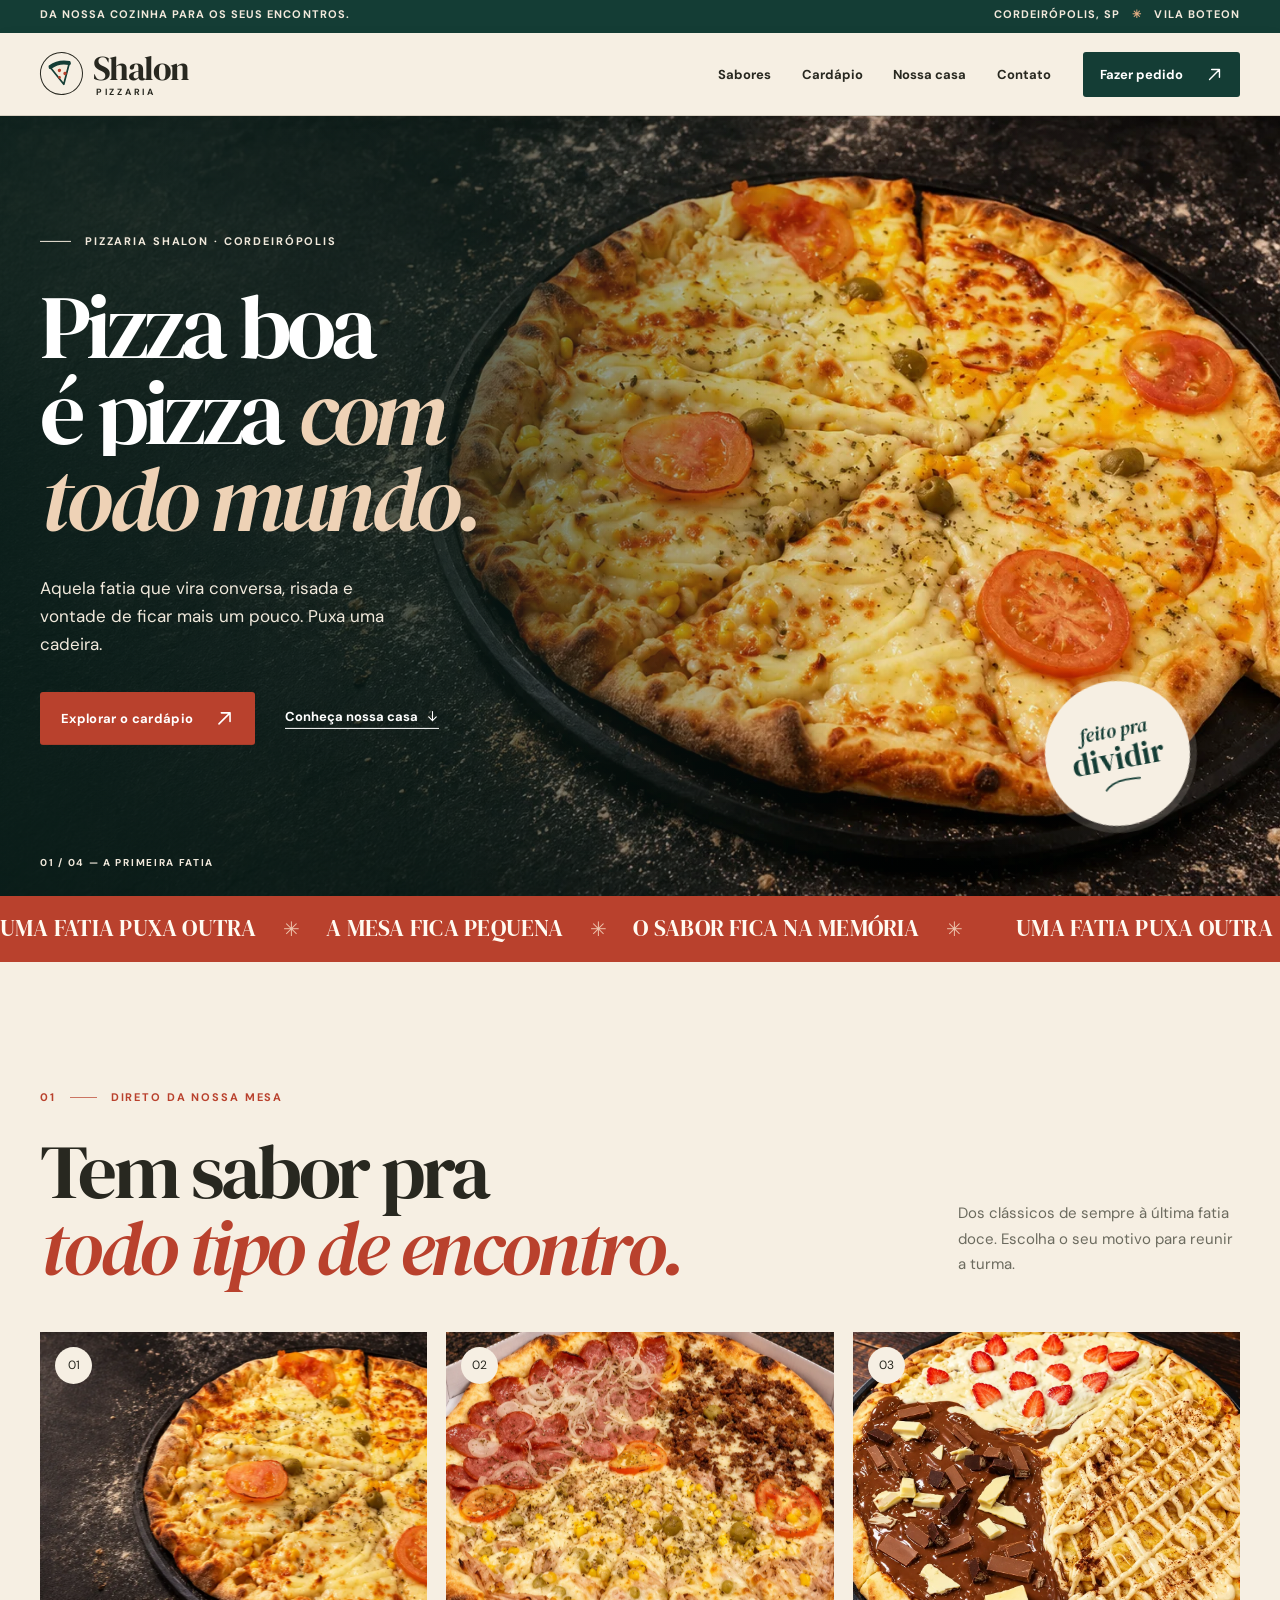
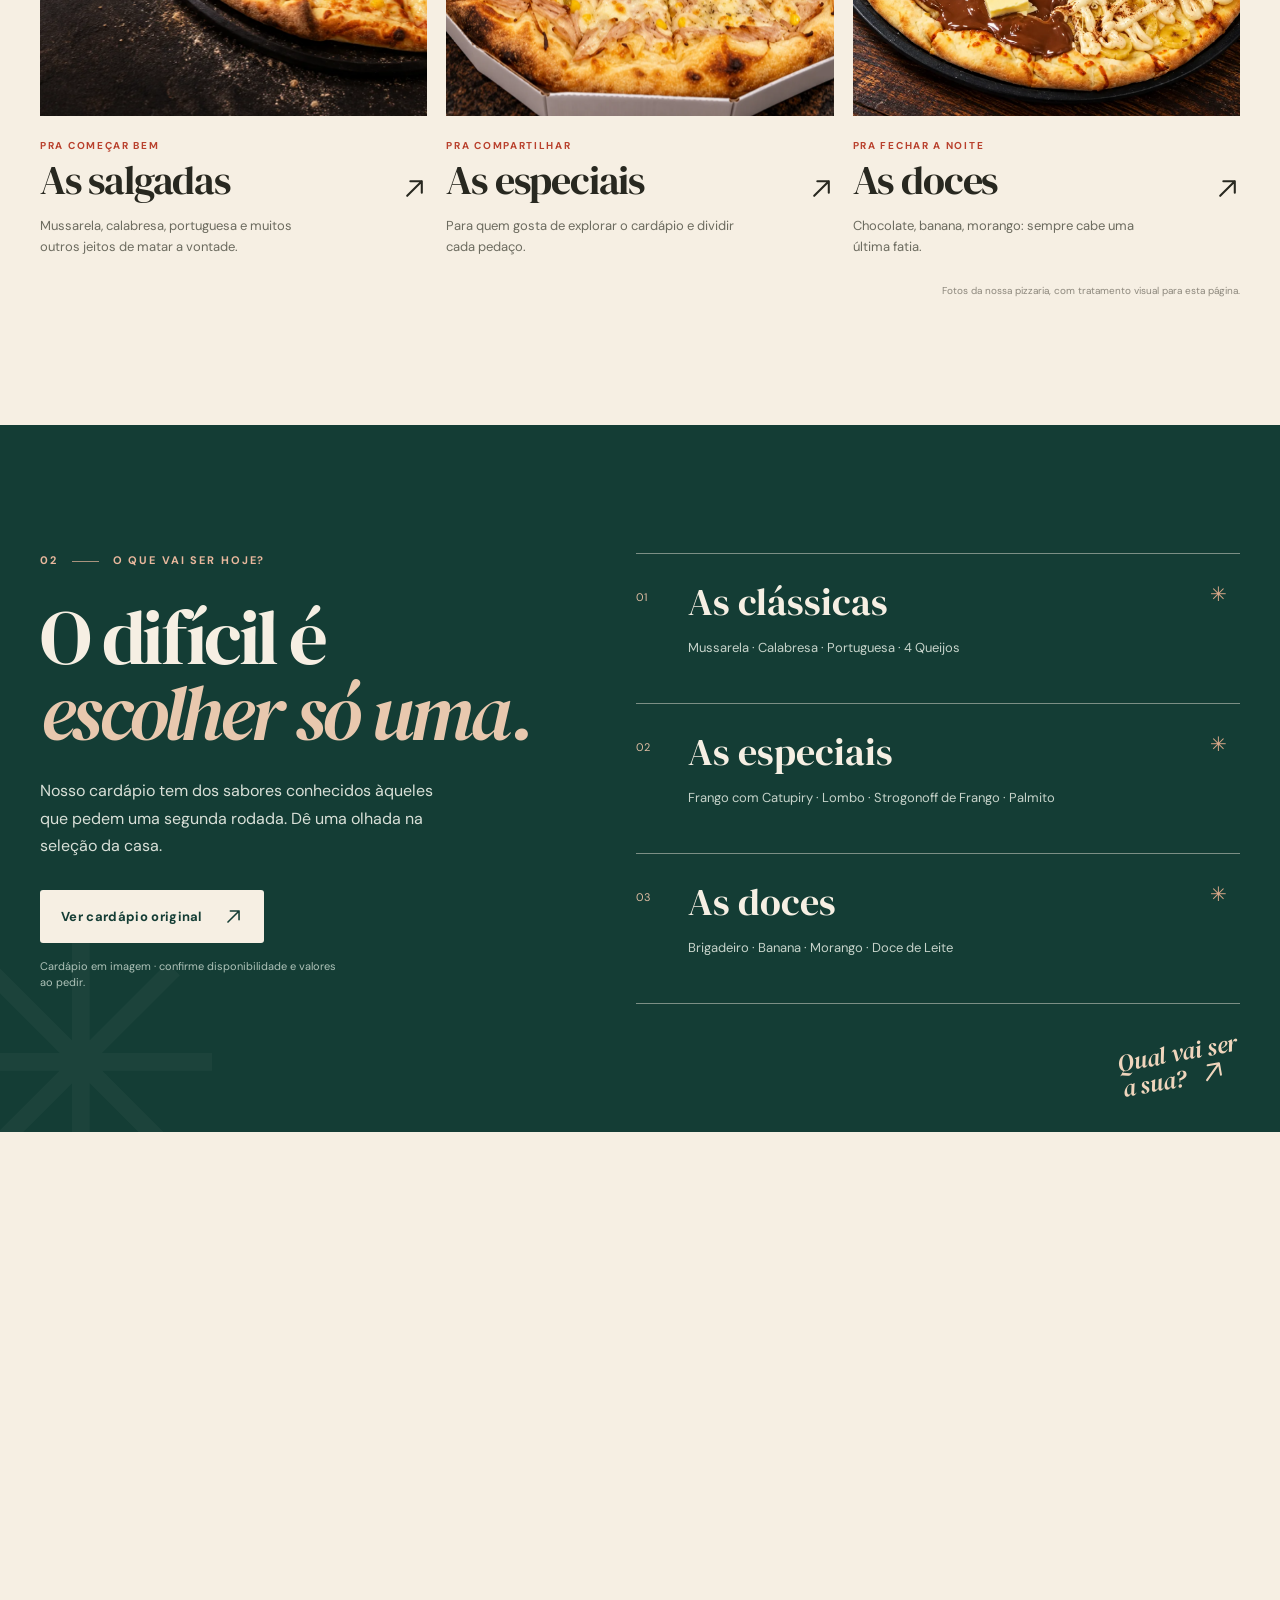
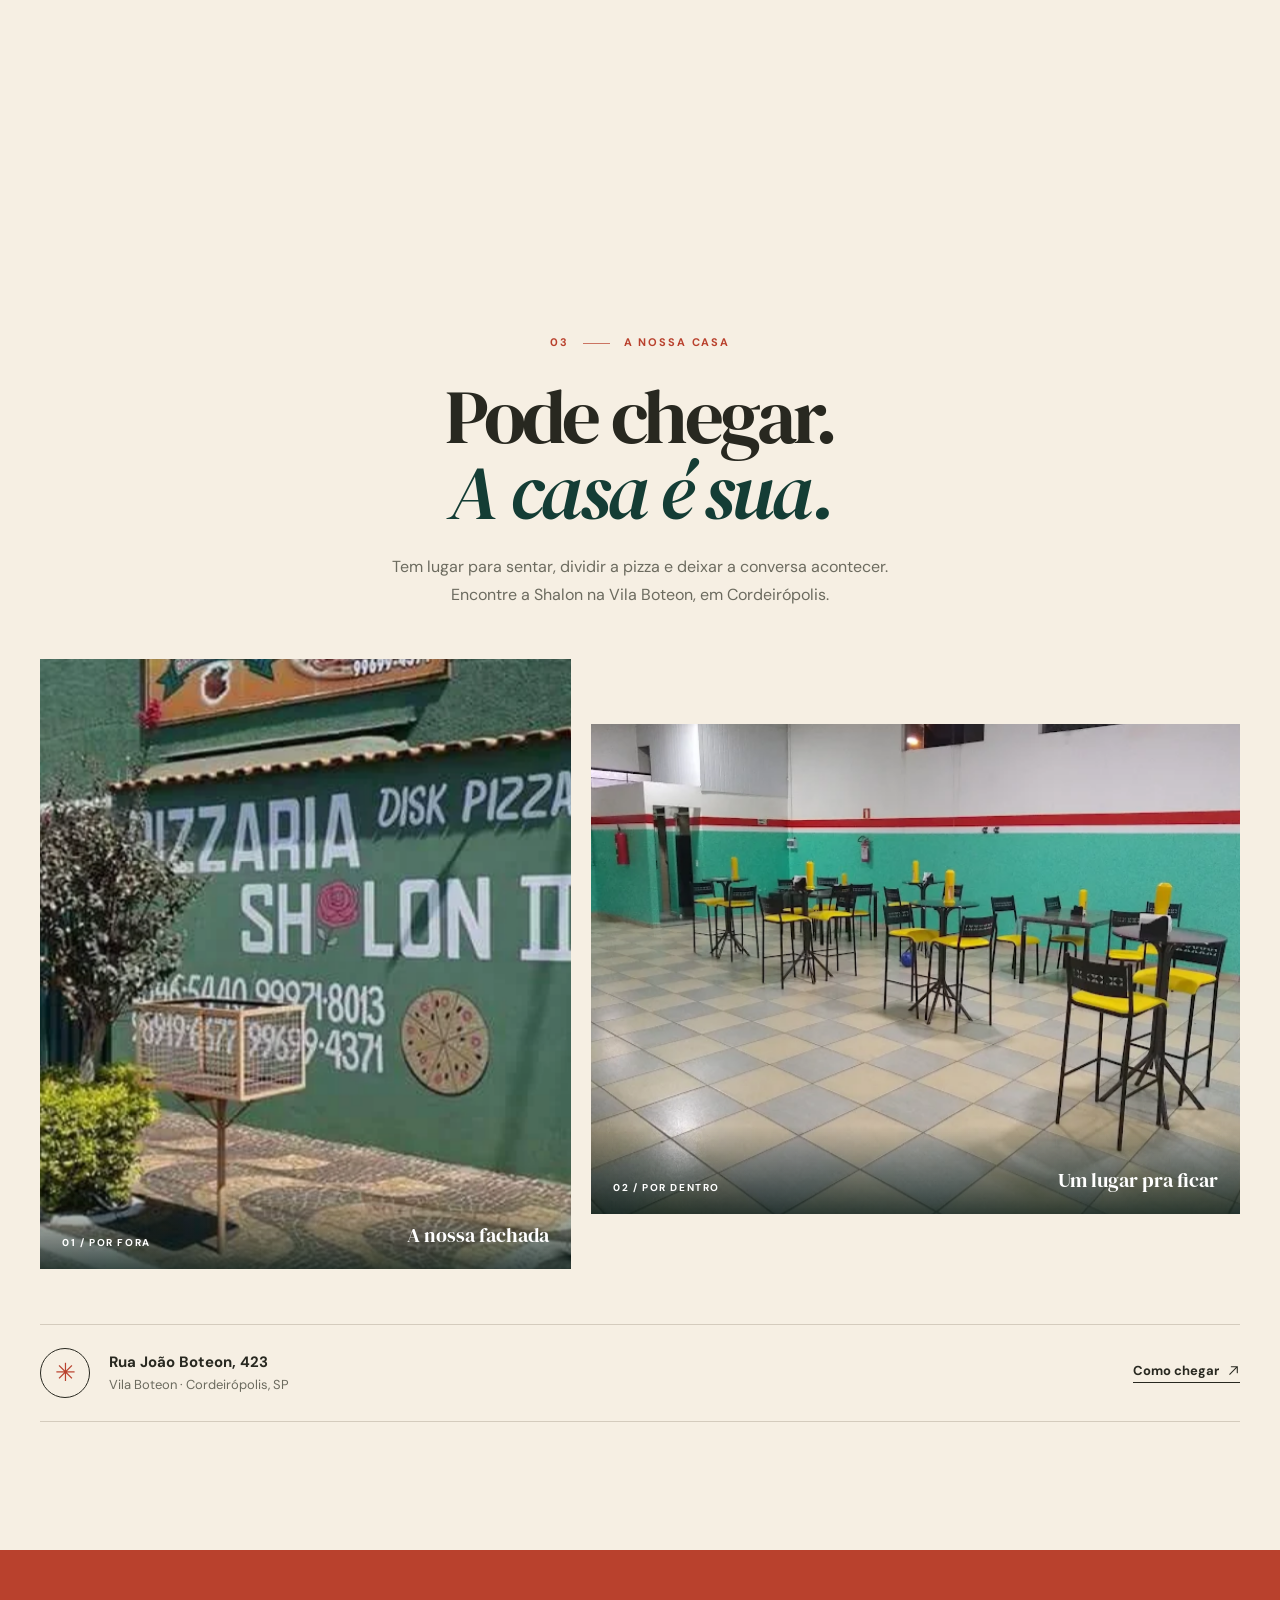
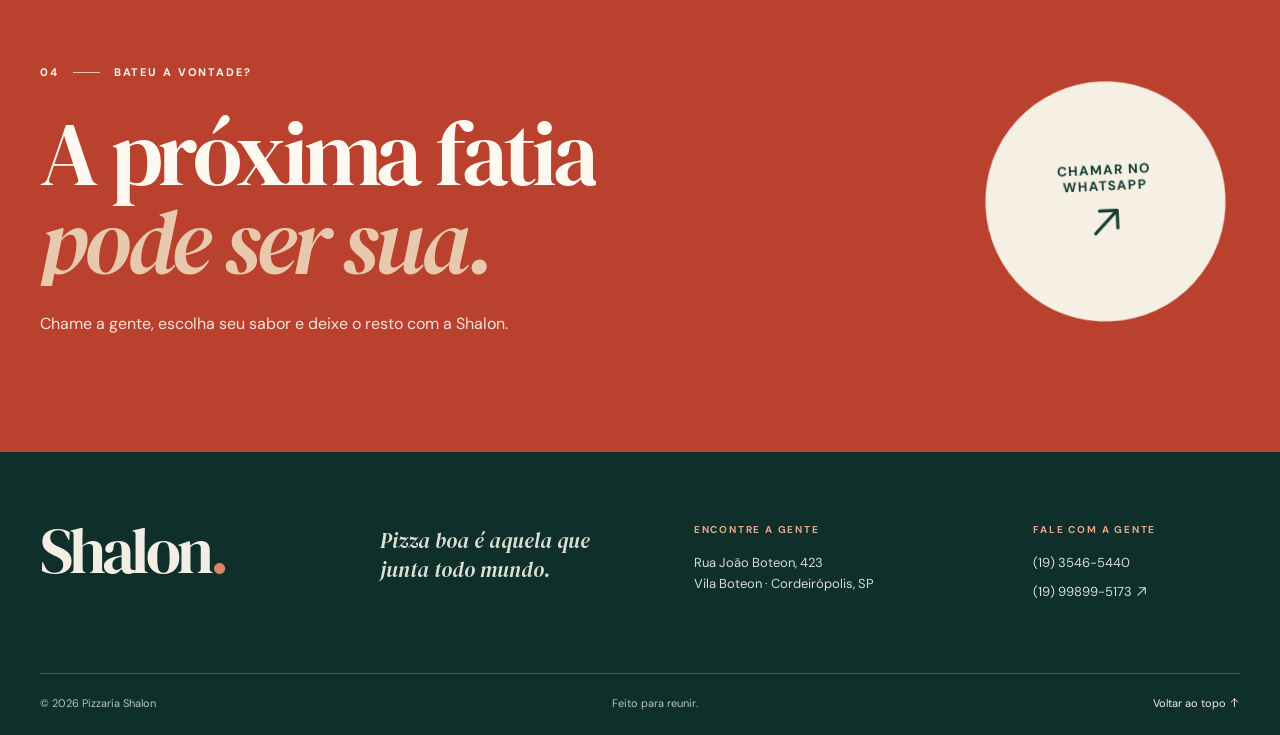
==== commit 9b81a174: "Add cinematic scroll motion to Shalon landing page" ====
--- a/index.html
+++ b/index.html
@@ -1,4 +1,4 @@
-<!-- Generated by scripts/build.py from source/index.html, styles.css and script.js. -->
+<!-- Generated by scripts/build.py from source/index.html, styles.css, script.js and vendor/. -->
 <!doctype html>
 <html lang="pt-BR">
   <head>
@@ -72,7 +72,7 @@
 
 @media(max-width:1000px){.desktop-nav{gap:15px}.header-inner{gap:18px}.hero h1{font-size:clamp(58px,8vw,90px)}.footer-top{grid-template-columns:1fr 1fr}.menu-layout{gap:50px}}
 @media(max-width:760px){.container{width:min(100% - 38px,600px)}.topline{justify-content:center;text-align:center;padding:8px 15px;font-size:10px}.topline span:last-child{display:none}.header-inner{height:69px}.brand-mark{width:38px;height:38px}.brand-mark svg{width:29px}.brand-type strong{font-size:30px}.desktop-nav,.header-order{display:none}.menu-toggle{display:flex;width:44px;height:44px;border:1px solid var(--line);background:transparent;align-items:center;justify-content:center;flex-direction:column;gap:6px;margin-left:auto}.menu-toggle span{height:2px;width:20px;background:var(--ink);transition:transform .25s}.menu-toggle[aria-expanded="true"] span:first-child{transform:translateY(4px) rotate(45deg)}.menu-toggle[aria-expanded="true"] span:last-child{transform:translateY(-4px) rotate(-45deg)}.mobile-nav:not([hidden]){display:flex;flex-direction:column;padding:7px 19px 22px;border-top:1px solid var(--line);background:var(--cream)}.mobile-nav a{padding:15px 3px;border-bottom:1px solid var(--line);font-size:15px;font-weight:700}.mobile-nav .mobile-order{background:var(--green);color:#fff;padding:17px 14px;margin-top:17px;border:0}.hero{min-height:720px;align-items:start}.hero-photo{background-position:64% center}.hero-shade{background:linear-gradient(180deg,rgba(7,27,23,.84) 0%,rgba(7,27,23,.74) 48%,rgba(7,27,23,.23) 83%,rgba(7,27,23,.38) 100%)}.hero-content{padding-top:100px;padding-bottom:210px}.hero h1{font-size:clamp(58px,12.5vw,84px);max-width:560px}.hero-copy{font-size:15px;max-width:340px}.hero-stamp{width:105px;height:105px;right:25px;bottom:35px}.hero-stamp span{font-size:15px}.hero-stamp strong{font-size:23px}.hero-index{left:19px;bottom:18px;font-size:9px}.section-pad{padding:80px 0}.section-heading{display:block;margin-bottom:34px}.section-heading h2,.menu-intro h2,.place-heading h2{font-size:clamp(52px,11vw,76px)}.section-heading>p{margin-top:22px;max-width:390px}.flavor-grid{grid-template-columns:1fr 1fr;gap:30px 15px}.flavor-card:last-child{grid-column:span 2;max-width:calc(50% - 8px);margin-inline:auto}.flavor-image-wrap{height:270px}.flavor-info h3{font-size:35px}.menu-layout{grid-template-columns:1fr;gap:55px}.menu-handwriting{display:none}.menu-category{min-height:135px}.place-gallery{gap:13px}.place-image img{height:330px}.place-image-interior{margin-top:38px}.place-image-interior img{height:280px}.place-image figcaption{font-size:15px;flex-direction:column;align-items:start}.contact-inner h2{font-size:clamp(55px,10vw,82px)}.contact-circle{width:170px;height:170px}.footer-top{gap:35px}.footer-brand{font-size:58px}}
-@media(max-width:540px){html{scroll-padding-top:70px}.hero{min-height:700px}.hero-content{padding-top:86px}.hero h1{font-size:clamp(55px,13.2vw,72px)}.hero h1 br:nth-of-type(2){display:none}.hero-copy{max-width:300px}.hero-actions{align-items:flex-start;flex-direction:column;gap:20px}.hero-stamp{bottom:55px}.ticker{height:55px}.ticker-track span{font-size:19px}.section-heading h2,.menu-intro h2,.place-heading h2{font-size:clamp(48px,11.6vw,66px)}.flavor-grid{grid-template-columns:1fr;gap:43px}.flavor-card:last-child{grid-column:auto;max-width:none}.flavor-image-wrap{height:min(95vw,400px)}.flavor-info h3{font-size:42px}.photo-note{text-align:left}.menu-category{grid-template-columns:26px 1fr 18px;gap:8px}.menu-category h3{font-size:34px}.menu-category p{font-size:12px}.place-heading{text-align:left}.place-heading .eyebrow{justify-content:flex-start}.place-heading>p:not(.eyebrow){margin-left:0}.place-gallery{grid-template-columns:1fr;gap:24px}.place-image img,.place-image-interior img{height:330px}.place-image-interior{margin-top:0}.address-row{flex-wrap:wrap}.address-row>a{margin:9px 0 0 70px}.contact-inner{align-items:flex-start;flex-direction:column;gap:40px}.contact-inner h2{font-size:clamp(57px,12vw,76px)}.contact-circle{align-self:flex-end;margin-right:15px}.footer-top{grid-template-columns:1fr 1fr;gap:30px 20px;padding-bottom:55px}.footer-top>p{font-size:18px}.footer-top>div{font-size:12px}.footer-bottom{align-items:flex-start;flex-wrap:wrap}.dialog-head{padding:22px 20px 0}.dialog-description{margin:15px 20px 20px}.dialog-images{grid-template-columns:1fr;padding:0 20px}.menu-dialog>.button{margin:20px}}
+@media(max-width:540px){html{scroll-padding-top:70px}.hero{min-height:700px}.hero-content{padding-top:86px}.hero h1{font-size:clamp(55px,13.2vw,72px)}.hero-copy{max-width:300px}.hero-actions{align-items:flex-start;flex-direction:column;gap:20px}.hero-stamp{bottom:55px}.ticker{height:55px}.ticker-track span{font-size:19px}.section-heading h2,.menu-intro h2,.place-heading h2{font-size:clamp(48px,11.6vw,66px)}.flavor-grid{grid-template-columns:1fr;gap:43px}.flavor-card:last-child{grid-column:auto;max-width:none}.flavor-image-wrap{height:min(95vw,400px)}.flavor-info h3{font-size:42px}.photo-note{text-align:left}.menu-category{grid-template-columns:26px 1fr 18px;gap:8px}.menu-category h3{font-size:34px}.menu-category p{font-size:12px}.place-heading{text-align:left}.place-heading .eyebrow{justify-content:flex-start}.place-heading>p:not(.eyebrow){margin-left:0}.place-gallery{grid-template-columns:1fr;gap:24px}.place-image img,.place-image-interior img{height:330px}.place-image-interior{margin-top:0}.address-row{flex-wrap:wrap}.address-row>a{margin:9px 0 0 70px}.contact-inner{align-items:flex-start;flex-direction:column;gap:40px}.contact-inner h2{font-size:clamp(57px,12vw,76px)}.contact-circle{align-self:flex-end;margin-right:15px}.footer-top{grid-template-columns:1fr 1fr;gap:30px 20px;padding-bottom:55px}.footer-top>p{font-size:18px}.footer-top>div{font-size:12px}.footer-bottom{align-items:flex-start;flex-wrap:wrap}.dialog-head{padding:22px 20px 0}.dialog-description{margin:15px 20px 20px}.dialog-images{grid-template-columns:1fr;padding:0 20px}.menu-dialog>.button{margin:20px}}
 @media(prefers-reduced-motion:reduce){html{scroll-behavior:auto}*,*::before,*::after{animation-duration:.01ms!important;animation-iteration-count:1!important;transition-duration:.01ms!important}body.motion-ready .reveal{opacity:1;transform:none}.ticker-track{animation:none}}
 
 .dialog-images button{display:block;width:100%;padding:0;border:0;background:transparent;cursor:zoom-in}
@@ -81,7 +81,34 @@
 .image-dialog .image-close{position:sticky;top:0;left:100%;z-index:1;display:block;margin:0 0 15px auto;background:var(--cream)}
 .image-dialog img{display:block;width:680px;max-width:none;height:auto}
 
+/* Motion layers are composited without changing the page's static layout. */
+.hero-line,.hero-line>span{display:block}
+.hero-line{overflow:hidden}
+html.lenis,html.lenis body{height:auto}
+html.lenis{scroll-behavior:auto}
+.lenis.lenis-stopped{overflow:clip}
+.lenis [data-lenis-prevent]{overscroll-behavior:contain}
+body.motion-enhanced .reveal{opacity:1;transform:none;transition:none}
+body.motion-enhanced .hero-photo{animation:none}
+body.motion-enhanced .button{transition-property:background,color,border-color}
+body.motion-enhanced .header-order,
+body.motion-enhanced .contact-circle{transition-property:background}
+body.motion-enhanced .flavor-image-wrap img,
+body.motion-enhanced .place-image img{transition:none}
+@media (hover:hover) and (prefers-reduced-motion:no-preference){
+  body.motion-enhanced .flavor-image-wrap{transition:transform .55s cubic-bezier(.2,.75,.25,1)}
+  body.motion-enhanced .flavor-card:hover .flavor-image-wrap{transform:scale(1.018);z-index:1}
+}
+@media (min-width:1024px){
+  body.motion-enhanced .hero-photo,
+  body.motion-enhanced .flavor-image-wrap img,
+  body.motion-enhanced .place-image img{will-change:transform}
+}
+
 </style>
+
+
+
 
   </head>
   <body>
@@ -129,7 +156,7 @@
         <div class="hero-shade" aria-hidden="true"></div>
         <div class="container hero-content">
           <p class="eyebrow hero-eyebrow"><span class="eyebrow-line"></span> PIZZARIA SHALON · CORDEIRÓPOLIS</p>
-          <h1 id="hero-title">Pizza boa<br />é pizza <em>com<br />todo mundo.</em></h1>
+          <h1 id="hero-title" aria-label="Pizza boa é pizza com todo mundo."><span class="hero-line" aria-hidden="true"><span>Pizza boa</span></span><span class="hero-line" aria-hidden="true"><span>é pizza <em>com</em></span></span><span class="hero-line" aria-hidden="true"><span><em>todo mundo.</em></span></span></h1>
           <p class="hero-copy">Aquela fatia que vira conversa, risada e vontade de ficar mais um pouco. Puxa uma cadeira.</p>
           <div class="hero-actions">
             <a class="button button-red" href="#cardapio">Explorar o cardápio <span class="icon-arrow" aria-hidden="true"></span></a>
@@ -209,11 +236,44 @@
     <dialog class="menu-dialog" id="menu-dialog" aria-labelledby="dialog-title"><div class="dialog-head"><div><p class="eyebrow dark-eyebrow">DIRETO DO NOSSO ACERVO</p><h2 id="dialog-title">Cardápio Shalon</h2></div><button class="dialog-close" type="button" data-close-menu aria-label="Fechar cardápio">×</button></div><p class="dialog-description">Imagens do cardápio original. Toque em cada imagem para ampliar. Confirme sabores, disponibilidade e valores atuais com a pizzaria.</p><div class="dialog-images"><button type="button" data-zoom-menu aria-label="Ampliar cardápio de pizzas salgadas"><img src="[data-uri]" alt="Cardápio original da Pizzaria Shalon: pizzas salgadas e ingredientes" /></button><button type="button" data-zoom-menu aria-label="Ampliar cardápio de pizzas doces e contatos"><img src="[data-uri]" alt="Cardápio original da Pizzaria Shalon: pizzas doces, telefones e endereço" /></button></div><a class="button button-red" href="https://wa.me/5519998995173?text=Ol%C3%A1%21%20Gostaria%20de%20consultar%20o%20card%C3%A1pio%20da%20Pizzaria%20Shalon." target="_blank" rel="noopener noreferrer">Confirmar pelo WhatsApp <span class="icon-arrow" aria-hidden="true"></span></a></dialog>
     <dialog class="image-dialog" id="image-dialog" aria-label="Cardápio ampliado"><button class="dialog-close image-close" type="button" data-close-image aria-label="Fechar imagem ampliada">×</button><img alt="" /></dialog>
   <script>
+/*!
+ * GSAP 3.15.0
+ * https://gsap.com
+ *
+ * @license Copyright 2026, GreenSock. All rights reserved.
+ * Subject to the terms at https://gsap.com/standard-license.
+ * @author: Jack Doyle, jack@greensock.com
+ */
+
+!function(t,e){"object"==typeof exports&&"undefined"!=typeof module?e(exports):"function"==typeof define&&define.amd?define(["exports"],e):e((t=t||self).window=t.window||{})}(this,function(e){"use strict";function _inheritsLoose(t,e){t.prototype=Object.create(e.prototype),(t.prototype.constructor=t).__proto__=e}function _assertThisInitialized(t){if(void 0===t)throw new ReferenceError("this hasn't been initialised - super() hasn't been called");return t}function r(t){return"string"==typeof t}function s(t){return"function"==typeof t}function t(t){return"number"==typeof t}function u(t){return void 0===t}function v(t){return"object"==typeof t}function w(t){return!1!==t}function x(){return"undefined"!=typeof window}function y(t){return s(t)||r(t)}function R(t){return(i=bt(t,ht))&&Fe}function S(t,e){return console.warn("Invalid property",t,"set to",e,"Missing plugin? gsap.registerPlugin()")}function T(t,e){return!e&&console.warn(t)}function U(t,e){return t&&(ht[t]=e)&&i&&(i[t]=e)||ht}function V(){return 0}function ga(t){var e,r,i=t[0];if(v(i)||s(i)||(t=[t]),!(e=(i._gsap||{}).harness)){for(r=yt.length;r--&&!yt[r].targetTest(i););e=yt[r]}for(r=t.length;r--;)t[r]&&(t[r]._gsap||(t[r]._gsap=new Xt(t[r],e)))||t.splice(r,1);return t}function ha(t){return t._gsap||ga(Pt(t))[0]._gsap}function ia(t,e,r){return(r=t[e])&&s(r)?t[e]():u(r)&&t.getAttribute&&t.getAttribute(e)||r}function ja(t,e){return(t=t.split(",")).forEach(e)||t}function ka(t){return Math.round(1e5*t)/1e5||0}function la(t){return Math.round(1e7*t)/1e7||0}function ma(t,e){var r=e.charAt(0),i=parseFloat(e.substr(2));return t=parseFloat(t),"+"===r?t+i:"-"===r?t-i:"*"===r?t*i:t/i}function na(t,e){for(var r=e.length,i=0;t.indexOf(e[i])<0&&++i<r;);return i<r}function oa(){var t,e,r=pt.length,i=pt.slice(0);for(_t={},t=pt.length=0;t<r;t++)(e=i[t])&&e._lazy&&(e.render(e._lazy[0],e._lazy[1],!0)._lazy=0)}function pa(t){return!!(t._initted||t._startAt||t.add)}function qa(t,e,r,i){pt.length&&!I&&oa(),t.render(e,r,i||!!(I&&e<0&&pa(t))),pt.length&&!I&&oa()}function ra(t){var e=parseFloat(t);return(e||0===e)&&(t+"").match(ot).length<2?e:r(t)?t.trim():t}function sa(t){return t}function ta(t,e){for(var r in e)r in t||(t[r]=e[r]);return t}function wa(t,e){for(var r in e)"__proto__"!==r&&"constructor"!==r&&"prototype"!==r&&(t[r]=v(e[r])?wa(t[r]||(t[r]={}),e[r]):e[r]);return t}function xa(t,e){var r,i={};for(r in t)r in e||(i[r]=t[r]);return i}function ya(t){var e=t.parent||L,r=t.keyframes?function _setKeyframeDefaults(i){return function(t,e){for(var r in e)r in t||"duration"===r&&i||"ease"===r||(t[r]=e[r])}}(K(t.keyframes)):ta;if(w(t.inherit))for(;e;)r(t,e.vars.defaults),e=e.parent||e._dp;return t}function Aa(t,e,r,i,n){void 0===r&&(r="_first"),void 0===i&&(i="_last");var a,s=t[i];if(n)for(a=e[n];s&&s[n]>a;)s=s._prev;return s?(e._next=s._next,s._next=e):(e._next=t[r],t[r]=e),e._next?e._next._prev=e:t[i]=e,e._prev=s,e.parent=e._dp=t,e}function Ba(t,e,r,i){void 0===r&&(r="_first"),void 0===i&&(i="_last");var n=e._prev,a=e._next;n?n._next=a:t[r]===e&&(t[r]=a),a?a._prev=n:t[i]===e&&(t[i]=n),e._next=e._prev=e.parent=null}function Ca(t,e){t.parent&&(!e||t.parent.autoRemoveChildren)&&t.parent.remove&&t.parent.remove(t),t._act=0}function Da(t,e){if(t&&(!e||e._end>t._dur||e._start<0))for(var r=t;r;)r._dirty=1,r=r.parent;return t}function Fa(t,e,r,i){return t._startAt&&(I?t._startAt.revert(ft):t.vars.immediateRender&&!t.vars.autoRevert||t._startAt.render(e,!0,i))}function Ha(t){return t._repeat?wt(t._tTime,t=t.duration()+t._rDelay)*t:0}function Ja(t,e){return(t-e._start)*e._ts+(0<=e._ts?0:e._dirty?e.totalDuration():e._tDur)}function Ka(t){return t._end=la(t._start+(t._tDur/Math.abs(t._ts||t._rts||q)||0))}function La(t,e){var r=t._dp;return r&&r.smoothChildTiming&&t._ts&&(t._start=la(r._time-(0<t._ts?e/t._ts:((t._dirty?t.totalDuration():t._tDur)-e)/-t._ts)),Ka(t),r._dirty||Da(r,t)),t}function Ma(t,e){var r;if((e._time||!e._dur&&e._initted||e._start<t._time&&(e._dur||!e.add))&&(r=Ja(t.rawTime(),e),(!e._dur||Mt(0,e.totalDuration(),r)-e._tTime>q)&&e.render(r,!0)),Da(t,e)._dp&&t._initted&&t._time>=t._dur&&t._ts){if(t._dur<t.duration())for(r=t;r._dp;)0<=r.rawTime()&&r.totalTime(r._tTime),r=r._dp;t._zTime=-q}}function Na(e,r,i,n){return r.parent&&Ca(r),r._start=la((t(i)?i:i||e!==L?Ot(e,i,r):e._time)+r._delay),r._end=la(r._start+(r.totalDuration()/Math.abs(r.timeScale())||0)),Aa(e,r,"_first","_last",e._sort?"_start":0),xt(r)||(e._recent=r),n||Ma(e,r),e._ts<0&&La(e,e._tTime),e}function Oa(t,e){return(ht.ScrollTrigger||S("scrollTrigger",e))&&ht.ScrollTrigger.create(e,t)}function Pa(t,e,r,i,n){return Ht(t,e,n),t._initted?!r&&t._pt&&!I&&(t._dur&&!1!==t.vars.lazy||!t._dur&&t.vars.lazy)&&f!==It.frame?(pt.push(t),t._lazy=[n,i],1):void 0:1}function Ua(t,e,r,i){var n=t._repeat,a=la(e)||0,s=t._tTime/t._tDur;return s&&!i&&(t._time*=a/t._dur),t._dur=a,t._tDur=n?n<0?1e10:la(a*(n+1)+t._rDelay*n):a,0<s&&!i&&La(t,t._tTime=t._tDur*s),t.parent&&Ka(t),r||Da(t.parent,t),t}function Va(t){return t instanceof Gt?Da(t):Ua(t,t._dur)}function Ya(e,r,i){var n,a,s=t(r[1]),o=(s?2:1)+(e<2?0:1),u=r[o];if(s&&(u.duration=r[1]),u.parent=i,e){for(n=u,a=i;a&&!("immediateRender"in n);)n=a.vars.defaults||{},a=w(a.vars.inherit)&&a.parent;u.immediateRender=w(n.immediateRender),e<2?u.runBackwards=1:u.startAt=r[o-1]}return new te(r[0],u,r[1+o])}function Za(t,e){return t||0===t?e(t):e}function _a(t,e){return r(t)&&(e=ut.exec(t))?e[1]:""}function cb(t,e){return t&&v(t)&&"length"in t&&(!e&&!t.length||t.length-1 in t&&v(t[0]))&&!t.nodeType&&t!==h}function fb(r){return r=Pt(r)[0]||T("Invalid scope")||{},function(t){var e=r.current||r.nativeElement||r;return Pt(t,e.querySelectorAll?e:e===r?T("Invalid scope")||a.createElement("div"):r)}}function gb(t){return t.sort(function(){return.5-Math.random()})}function hb(t){if(s(t))return t;var p=v(t)?t:{each:t},_=jt(p.ease),m=p.from||0,g=parseFloat(p.base)||0,y={},e=0<m&&m<1,T=isNaN(m)||e,b=p.axis,w=m,x=m;return r(m)?w=x={center:.5,edges:.5,end:1}[m]||0:!e&&T&&(w=m[0],x=m[1]),function(t,e,r){var i,n,a,s,o,u,h,l,f,c=(r||p).length,d=y[c];if(!d){if(!(f="auto"===p.grid?0:(p.grid||[1,X])[1])){for(h=-X;h<(h=r[f++].getBoundingClientRect().left)&&f<c;);f<c&&f--}for(d=y[c]=[],i=T?Math.min(f,c)*w-.5:m%f,n=f===X?0:T?c*x/f-.5:m/f|0,l=X,u=h=0;u<c;u++)a=u%f-i,s=n-(u/f|0),d[u]=o=b?Math.abs("y"===b?s:a):$(a*a+s*s),h<o&&(h=o),o<l&&(l=o);"random"===m&&gb(d),d.max=h-l,d.min=l,d.v=c=(parseFloat(p.amount)||parseFloat(p.each)*(c<f?c-1:b?"y"===b?c/f:f:Math.max(f,c/f))||0)*("edges"===m?-1:1),d.b=c<0?g-c:g,d.u=_a(p.amount||p.each)||0,_=_&&c<0?Yt(_):_}return c=(d[t]-d.min)/d.max||0,la(d.b+(_?_(c):c)*d.v)+d.u}}function ib(i){var n=Math.pow(10,((i+"").split(".")[1]||"").length);return function(e){var r=la(Math.round(parseFloat(e)/i)*i*n);return(r-r%1)/n+(t(e)?0:_a(e))}}function jb(h,e){var l,f,r=K(h);return!r&&v(h)&&(l=r=h.radius||X,h.values?(h=Pt(h.values),(f=!t(h[0]))&&(l*=l)):h=ib(h.increment)),Za(e,r?s(h)?function(t){return f=h(t),Math.abs(f-t)<=l?f:t}:function(e){for(var r,i,n=parseFloat(f?e.x:e),a=parseFloat(f?e.y:0),s=X,o=0,u=h.length;u--;)(r=f?(r=h[u].x-n)*r+(i=h[u].y-a)*i:Math.abs(h[u]-n))<s&&(s=r,o=u);return o=!l||s<=l?h[o]:e,f||o===e||t(e)?o:o+_a(e)}:ib(h))}function kb(t,e,r,i){return Za(K(t)?!e:!0===r?!!(r=0):!i,function(){return K(t)?t[~~(Math.random()*t.length)]:(r=r||1e-5)&&(i=r<1?Math.pow(10,(r+"").length-2):1)&&Math.floor(Math.round((t-r/2+Math.random()*(e-t+.99*r))/r)*r*i)/i})}function ob(e,r,t){return Za(t,function(t){return e[~~r(t)]})}function rb(t){return t.replace(tt,function(t){var e=t.indexOf("[")+1,r=t.substring(e||7,e?t.indexOf("]"):t.length-1).split(et);return kb(e?r:+r[0],e?0:+r[1],+r[2]||1e-5)})}function ub(t,e,r){var i,n,a,s=t.labels,o=X;for(i in s)(n=s[i]-e)<0==!!r&&n&&o>(n=Math.abs(n))&&(a=i,o=n);return a}function wb(t){return Ca(t),t.scrollTrigger&&t.scrollTrigger.kill(!!I),t.progress()<1&&At(t,"onInterrupt"),t}function zb(t){if(t)if(t=!t.name&&t.default||t,x()||t.headless){var e=t.name,r=s(t),i=e&&!r&&t.init?function(){this._props=[]}:t,n={init:V,render:_e,add:$t,kill:Te,modifier:ve,rawVars:0},a={targetTest:0,get:0,getSetter:ue,aliases:{},register:0};if(Lt(),t!==i){if(mt[e])return;ta(i,ta(xa(t,n),a)),bt(i.prototype,bt(n,xa(t,a))),mt[i.prop=e]=i,t.targetTest&&(yt.push(i),dt[e]=1),e=("css"===e?"CSS":e.charAt(0).toUpperCase()+e.substr(1))+"Plugin"}U(e,i),t.register&&t.register(Fe,i,we)}else Dt.push(t)}function Cb(t,e,r){return(6*(t+=t<0?1:1<t?-1:0)<1?e+(r-e)*t*6:t<.5?r:3*t<2?e+(r-e)*(2/3-t)*6:e)*zt+.5|0}function Db(e,r,i){var n,a,s,o,u,h,l,f,c,d,p=e?t(e)?[e>>16,e>>8&zt,e&zt]:0:Rt.black;if(!p){if(","===e.substr(-1)&&(e=e.substr(0,e.length-1)),Rt[e])p=Rt[e];else if("#"===e.charAt(0)){if(e.length<6&&(e="#"+(n=e.charAt(1))+n+(a=e.charAt(2))+a+(s=e.charAt(3))+s+(5===e.length?e.charAt(4)+e.charAt(4):"")),9===e.length)return[(p=parseInt(e.substr(1,6),16))>>16,p>>8&zt,p&zt,parseInt(e.substr(7),16)/255];p=[(e=parseInt(e.substr(1),16))>>16,e>>8&zt,e&zt]}else if("hsl"===e.substr(0,3))if(p=d=e.match(rt),r){if(~e.indexOf("="))return p=e.match(it),i&&p.length<4&&(p[3]=1),p}else o=+p[0]%360/360,u=p[1]/100,n=2*(h=p[2]/100)-(a=h<=.5?h*(u+1):h+u-h*u),3<p.length&&(p[3]*=1),p[0]=Cb(o+1/3,n,a),p[1]=Cb(o,n,a),p[2]=Cb(o-1/3,n,a);else p=e.match(rt)||Rt.transparent;p=p.map(Number)}return r&&!d&&(n=p[0]/zt,a=p[1]/zt,s=p[2]/zt,h=((l=Math.max(n,a,s))+(f=Math.min(n,a,s)))/2,l===f?o=u=0:(c=l-f,u=.5<h?c/(2-l-f):c/(l+f),o=l===n?(a-s)/c+(a<s?6:0):l===a?(s-n)/c+2:(n-a)/c+4,o*=60),p[0]=~~(o+.5),p[1]=~~(100*u+.5),p[2]=~~(100*h+.5)),i&&p.length<4&&(p[3]=1),p}function Eb(t){var r=[],i=[],n=-1;return t.split(Et).forEach(function(t){var e=t.match(nt)||[];r.push.apply(r,e),i.push(n+=e.length+1)}),r.c=i,r}function Fb(t,e,r){var i,n,a,s,o="",u=(t+o).match(Et),h=e?"hsla(":"rgba(",l=0;if(!u)return t;if(u=u.map(function(t){return(t=Db(t,e,1))&&h+(e?t[0]+","+t[1]+"%,"+t[2]+"%,"+t[3]:t.join(","))+")"}),r&&(a=Eb(t),(i=r.c).join(o)!==a.c.join(o)))for(s=(n=t.replace(Et,"1").split(nt)).length-1;l<s;l++)o+=n[l]+(~i.indexOf(l)?u.shift()||h+"0,0,0,0)":(a.length?a:u.length?u:r).shift());if(!n)for(s=(n=t.split(Et)).length-1;l<s;l++)o+=n[l]+u[l];return o+n[s]}function Ib(t){var e,r=t.join(" ");if(Et.lastIndex=0,Et.test(r))return e=Ft.test(r),t[1]=Fb(t[1],e),t[0]=Fb(t[0],e,Eb(t[1])),!0}function Rb(t){var e=(t+"").split("("),r=Bt[e[0]];return r&&1<e.length&&r.config?r.config.apply(null,~t.indexOf("{")?[function _parseObjectInString(t){for(var e,r,i,n={},a=t.substr(1,t.length-3).split(":"),s=a[0],o=1,u=a.length;o<u;o++)r=a[o],e=o!==u-1?r.lastIndexOf(","):r.length,i=r.substr(0,e),n[s]=isNaN(i)?i.replace(Ut,"").trim():+i,s=r.substr(e+1).trim();return n}(e[1])]:function _valueInParentheses(t){var e=t.indexOf("(")+1,r=t.indexOf(")"),i=t.indexOf("(",e);return t.substring(e,~i&&i<r?t.indexOf(")",r+1):r)}(t).split(",").map(ra)):Bt._CE&&Nt.test(t)?Bt._CE("",t):r}function Ub(t,e,r,i){void 0===r&&(r=function easeOut(t){return 1-e(1-t)}),void 0===i&&(i=function easeInOut(t){return t<.5?e(2*t)/2:1-e(2*(1-t))/2});var n,a={easeIn:e,easeOut:r,easeInOut:i};return ja(t,function(t){for(var e in Bt[t]=ht[t]=a,Bt[n=t.toLowerCase()]=r,a)Bt[n+("easeIn"===e?".in":"easeOut"===e?".out":".inOut")]=Bt[t+"."+e]=a[e]}),a}function Vb(e){return function(t){return t<.5?(1-e(1-2*t))/2:.5+e(2*(t-.5))/2}}function Wb(r,t,e){function Gm(t){return 1===t?1:i*Math.pow(2,-10*t)*Q((t-a)*n)+1}var i=1<=t?t:1,n=(e||(r?.3:.45))/(t<1?t:1),a=n/G*(Math.asin(1/i)||0),s="out"===r?Gm:"in"===r?function(t){return 1-Gm(1-t)}:Vb(Gm);return n=G/n,s.config=function(t,e){return Wb(r,t,e)},s}function Xb(e,r){function Om(t){return t?--t*t*((r+1)*t+r)+1:0}void 0===r&&(r=1.70158);var t="out"===e?Om:"in"===e?function(t){return 1-Om(1-t)}:Vb(Om);return t.config=function(t){return Xb(e,t)},t}var F,I,l,L,h,n,a,i,o,f,c,d,p,_,m,g,b,k,O,M,C,P,A,D,z,E,B,N,Y={autoSleep:120,force3D:"auto",nullTargetWarn:1,units:{lineHeight:""}},j={duration:.5,overwrite:!1,delay:0},X=1e8,q=1/X,G=2*Math.PI,Z=G/4,W=0,$=Math.sqrt,H=Math.cos,Q=Math.sin,J="function"==typeof ArrayBuffer&&ArrayBuffer.isView||function(){},K=Array.isArray,tt=/random\([^)]+\)/g,et=/,\s*/g,rt=/(?:-?\.?\d|\.)+/gi,it=/[-+=.]*\d+[.e\-+]*\d*[e\-+]*\d*/g,nt=/[-+=.]*\d+[.e-]*\d*[a-z%]*/g,at=/[-+=.]*\d+\.?\d*(?:e-|e\+)?\d*/gi,st=/[+-]=-?[.\d]+/,ot=/[^,'"\[\]\s]+/gi,ut=/^[+\-=e\s\d]*\d+[.\d]*([a-z]*|%)\s*$/i,ht={},lt={suppressEvents:!0,isStart:!0,kill:!1},ft={suppressEvents:!0,kill:!1},ct={suppressEvents:!0},dt={},pt=[],_t={},mt={},gt={},vt=30,yt=[],Tt="",bt=function _merge(t,e){for(var r in e)t[r]=e[r];return t},wt=function _animationCycle(t,e){var r=Math.floor(t=la(t/e));return t&&r===t?r-1:r},xt=function _isFromOrFromStart(t){var e=t.data;return"isFromStart"===e||"isStart"===e},kt={_start:0,endTime:V,totalDuration:V},Ot=function _parsePosition(t,e,i){var n,a,s,o=t.labels,u=t._recent||kt,h=t.duration()>=X?u.endTime(!1):t._dur;return r(e)&&(isNaN(e)||e in o)?(a=e.charAt(0),s="%"===e.substr(-1),n=e.indexOf("="),"<"===a||">"===a?(0<=n&&(e=e.replace(/=/,"")),("<"===a?u._start:u.endTime(0<=u._repeat))+(parseFloat(e.substr(1))||0)*(s?(n<0?u:i).totalDuration()/100:1)):n<0?(e in o||(o[e]=h),o[e]):(a=parseFloat(e.charAt(n-1)+e.substr(n+1)),s&&i&&(a=a/100*(K(i)?i[0]:i).totalDuration()),1<n?_parsePosition(t,e.substr(0,n-1),i)+a:h+a)):null==e?h:+e},Mt=function _clamp(t,e,r){return r<t?t:e<r?e:r},Ct=[].slice,Pt=function toArray(t,e,i){return l&&!e&&l.selector?l.selector(t):!r(t)||i||!n&&Lt()?K(t)?function _flatten(t,e,i){return void 0===i&&(i=[]),t.forEach(function(t){return r(t)&&!e||cb(t,1)?i.push.apply(i,Pt(t)):i.push(t)})||i}(t,i):cb(t)?Ct.call(t,0):t?[t]:[]:Ct.call((e||a).querySelectorAll(t),0)},St=function mapRange(e,t,r,i,n){var a=t-e,s=i-r;return Za(n,function(t){return r+((t-e)/a*s||0)})},At=function _callback(t,e,r){var i,n,a,s=t.vars,o=s[e],u=l,h=t._ctx;if(o)return i=s[e+"Params"],n=s.callbackScope||t,r&&pt.length&&oa(),h&&(l=h),a=i?o.apply(n,i):o.call(n),l=u,a},Dt=[],zt=255,Rt={aqua:[0,zt,zt],lime:[0,zt,0],silver:[192,192,192],black:[0,0,0],maroon:[128,0,0],teal:[0,128,128],blue:[0,0,zt],navy:[0,0,128],white:[zt,zt,zt],olive:[128,128,0],yellow:[zt,zt,0],orange:[zt,165,0],gray:[128,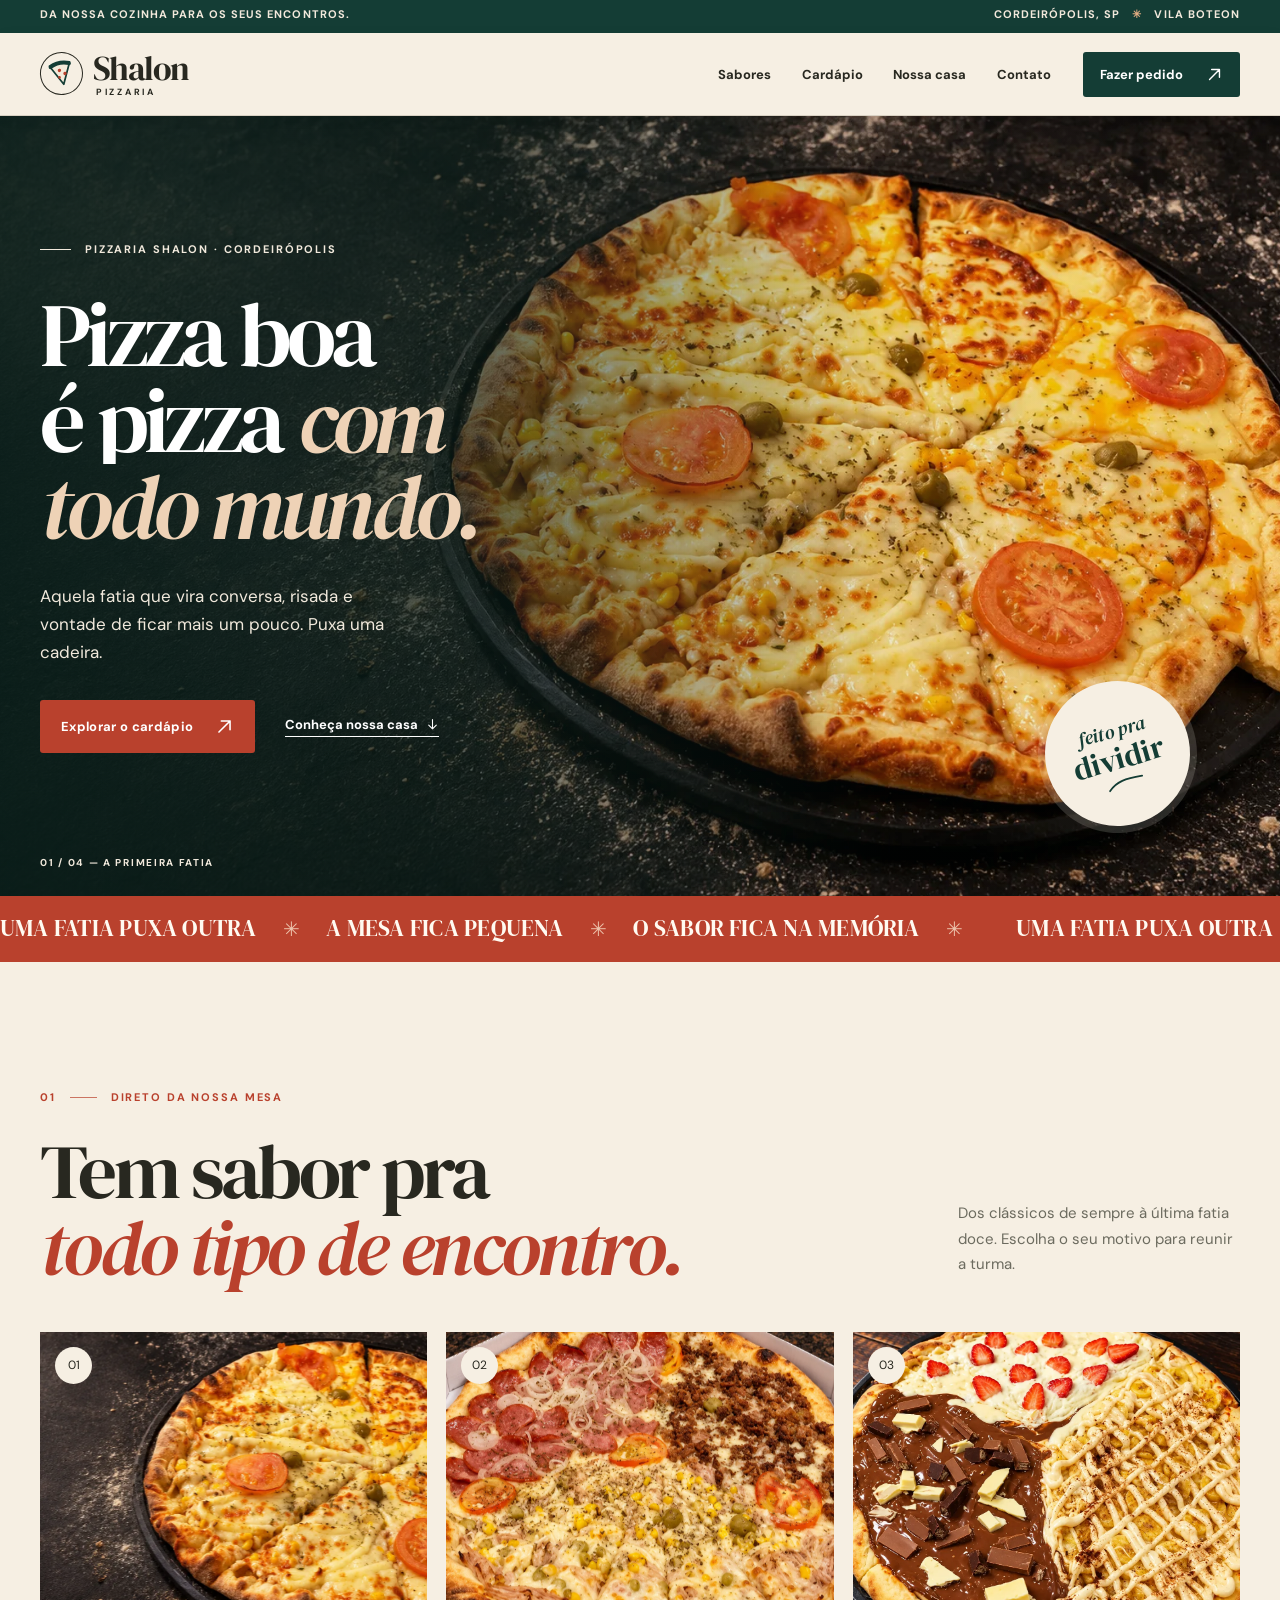
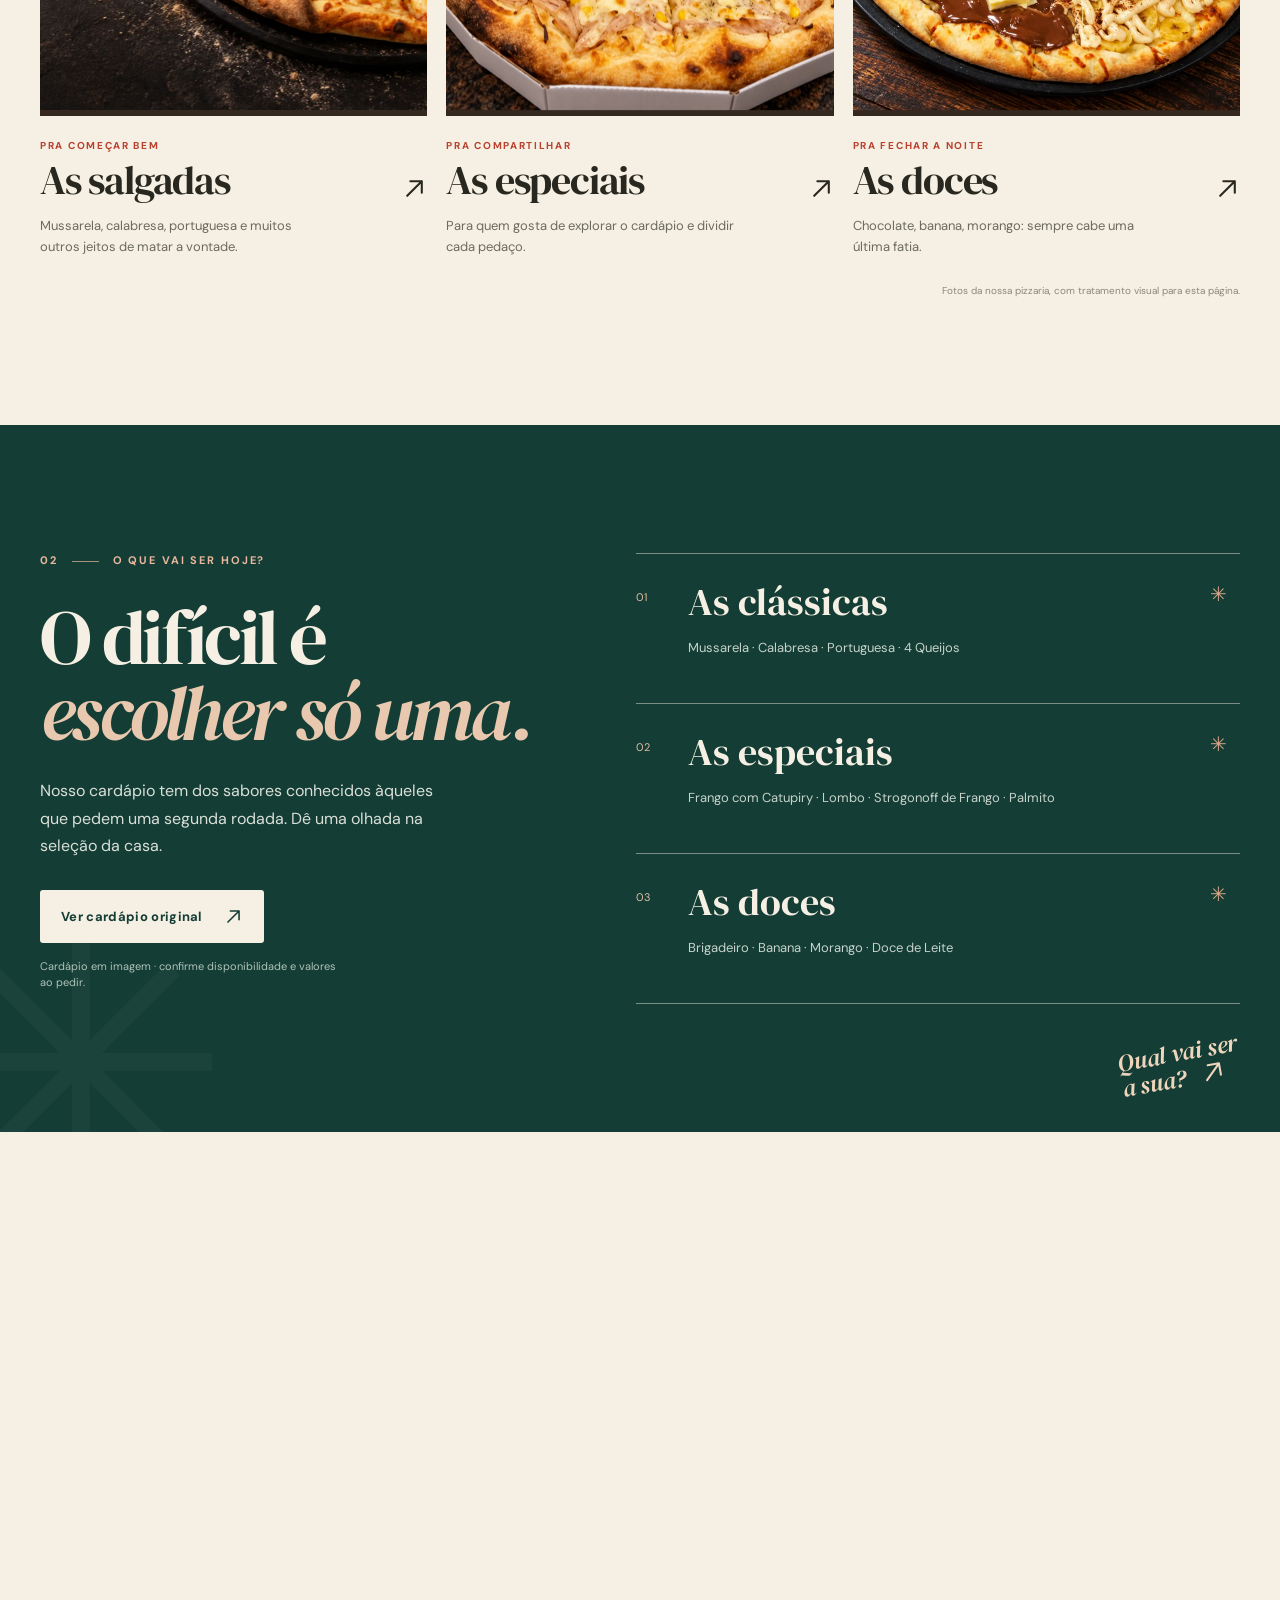
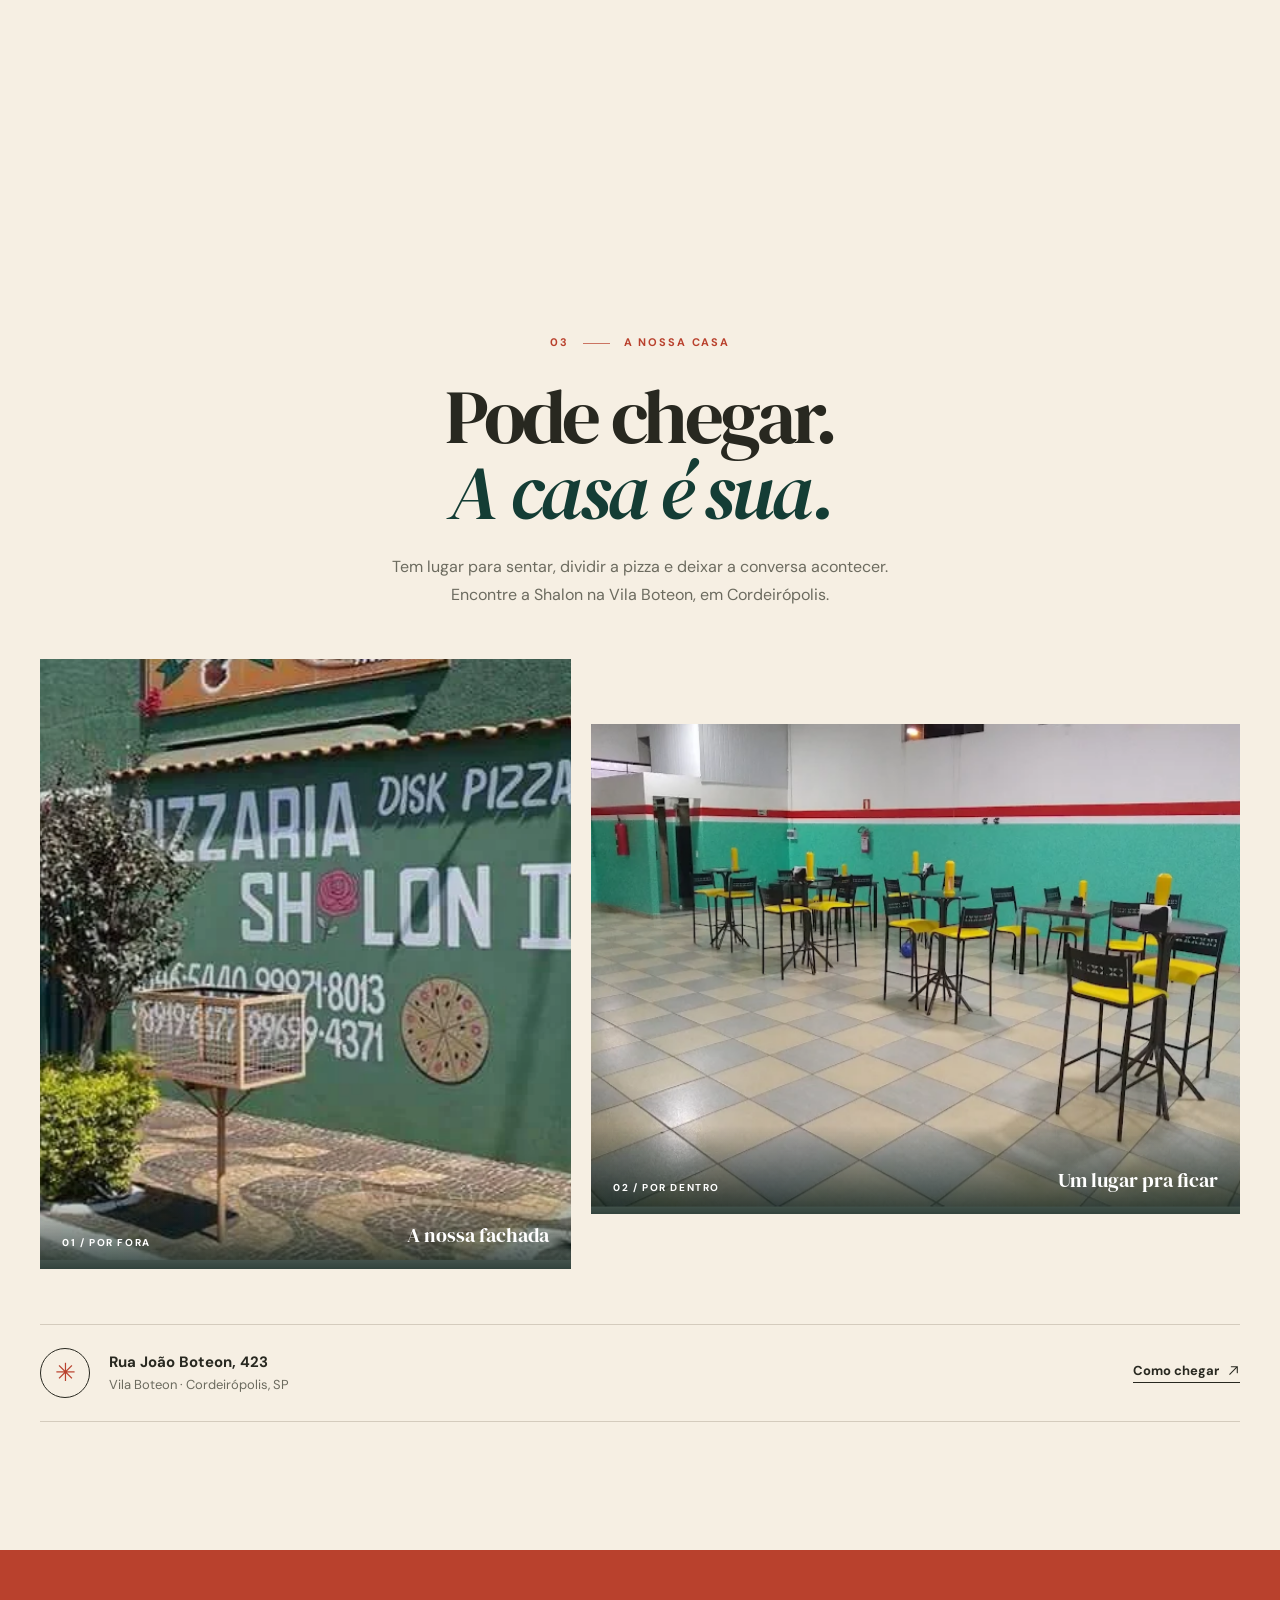
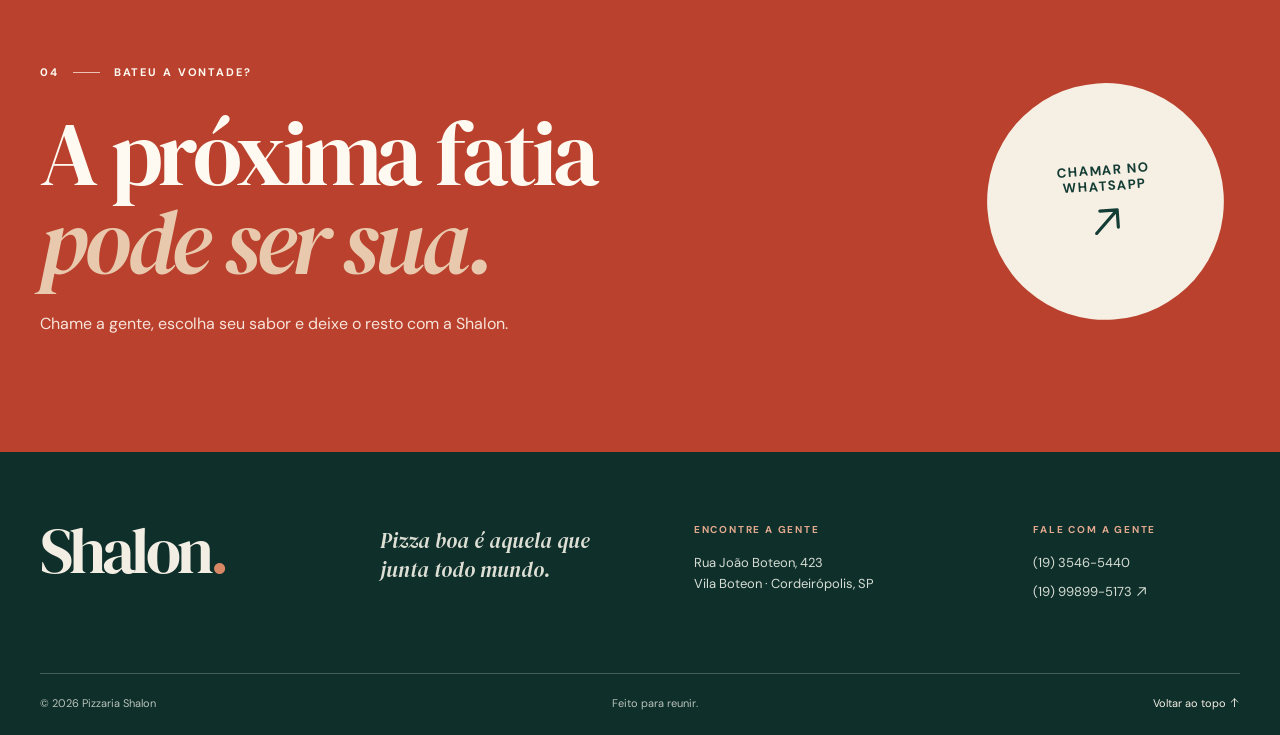
==== commit d9fc39b7: "Refine cinematic hero and scroll transition" ====
--- a/index.html
+++ b/index.html
@@ -84,6 +84,9 @@
 /* Motion layers are composited without changing the page's static layout. */
 .hero-line,.hero-line>span{display:block}
 .hero-line{overflow:hidden}
+.hero-word{display:inline-block}
+.scene-wipe{position:fixed;inset:0;z-index:59;display:grid;place-items:center;overflow:hidden;visibility:hidden;opacity:0;pointer-events:none;contain:paint;will-change:opacity}
+.scene-wipe-star{display:block;width:min(26vw,270px);height:min(26vw,270px);margin-left:34vw;margin-top:-8vh;color:var(--red);will-change:transform}
 html.lenis,html.lenis body{height:auto}
 html.lenis{scroll-behavior:auto}
 .lenis.lenis-stopped{overflow:clip}
@@ -360,6 +363,30 @@
   document.body.classList.add('motion-ready');
 }
 
+function splitHeroWords() {
+  document.querySelectorAll('.hero-line > span').forEach((line) => {
+    if (line.querySelector('.hero-word')) return;
+    const walker = document.createTreeWalker(line, NodeFilter.SHOW_TEXT);
+    const textNodes = [];
+    while (walker.nextNode()) textNodes.push(walker.currentNode);
+    textNodes.forEach((node) => {
+      const fragment = document.createDocumentFragment();
+      node.textContent.split(/(\s+)/).forEach((part) => {
+        if (!part) return;
+        if (/^\s+$/.test(part)) {
+          fragment.append(document.createTextNode(part));
+        } else {
+          const word = document.createElement('span');
+          word.className = 'hero-word';
+          word.textContent = part;
+          fragment.append(word);
+        }
+      });
+      node.replaceWith(fragment);
+    });
+  });
+}
+
 function startCinematicMotion() {
   if (!window.gsap || !window.ScrollTrigger || !window.Lenis) {
     startBasicReveal();
@@ -372,11 +399,20 @@
 
   motion.add('(prefers-reduced-motion: no-preference)', () => {
     document.body.classList.add('motion-enhanced');
-
-    gsap.timeline({ defaults: { ease: 'power3.out' } })
-      .from('.hero-line > span', { yPercent: 110, duration: 1.1, stagger: 0.12 })
-      .from(['.hero-eyebrow', '.hero-copy', '.hero-actions'], { autoAlpha: 0, y: 24, duration: 0.8, stagger: 0.1 }, 0.15)
-      .from('.hero-stamp', { autoAlpha: 0, scale: 0.68, rotation: -16, duration: 1.1, ease: 'back.out(1.4)' }, 0.5);
+    splitHeroWords();
+    const cinematicEase = (progress) => 1 - Math.pow(1 - progress, 3.8);
+
+    gsap.timeline({ defaults: { ease: cinematicEase } })
+      .from('.hero-photo', { autoAlpha: 0.48, duration: 1.35 }, 0)
+      .from('.hero-eyebrow', { autoAlpha: 0, y: 20, duration: 0.75 }, 0.12)
+      .from('.hero-line > span', { yPercent: 110, duration: 1.15, stagger: 0.15 }, 0.22)
+      .from('.hero-word', { autoAlpha: 0, y: 12, filter: 'blur(8px)', duration: 0.95,
+        stagger: 0.055, clearProps: 'filter' }, 0.31)
+      .from('.hero-copy', { autoAlpha: 0, y: 24, duration: 0.82 }, 0.88)
+      .from('.hero-actions > *', { autoAlpha: 0, y: 22, duration: 0.78, stagger: 0.12 }, 1.04)
+      .from('.hero-stamp', { autoAlpha: 0, scale: 0.68, rotation: -16, duration: 1.05,
+        ease: 'back.out(1.4)' }, 1.12)
+      .from('.hero-index', { autoAlpha: 0, y: 15, duration: 0.65 }, 1.23);
 
     const chapters = [
       { section: '#sabores', heading: '#favorites-title', details: '.section-heading .eyebrow, .section-heading > p' },
@@ -398,6 +434,10 @@
 
     gsap.utils.toArray('.flavor-card').forEach((card, index) => {
       const imageFrame = card.querySelector('.flavor-image-wrap');
+      gsap.from(card, {
+        autoAlpha: 0, y: 42, duration: 1, delay: index * 0.09, ease: cinematicEase,
+        scrollTrigger: { trigger: card, start: 'top 90%', once: true },
+      });
       gsap.fromTo(imageFrame,
         { clipPath: 'inset(0 0 100% 0)' },
         { clipPath: 'inset(0 0 0% 0)', duration: 1.1, delay: index * 0.1, ease: 'power3.inOut', clearProps: 'clipPath',
@@ -440,6 +480,25 @@
   });
 
   motion.add('(min-width: 1024px) and (pointer: fine) and (prefers-reduced-motion: no-preference)', () => {
+    const wipe = document.createElement('div');
+    wipe.className = 'scene-wipe';
+    wipe.setAttribute('aria-hidden', 'true');
+    const star = document.createElementNS('http://www.w3.org/2000/svg', 'svg');
+    star.setAttribute('class', 'scene-wipe-star');
+    star.setAttribute('viewBox', '0 0 100 100');
+    const rays = document.createElementNS('http://www.w3.org/2000/svg', 'path');
+    rays.setAttribute('d', 'M43 0H57L59 31 79 9 90 20 68 41 100 43V57L68 59 90 80 80 90 59 69 57 100H43L41 69 20 90 10 80 31 59 0 57V43L31 41 10 20 20 10 41 31Z');
+    rays.setAttribute('fill', 'currentColor');
+    star.append(rays);
+    wipe.append(star);
+    document.body.append(wipe);
+    gsap.timeline({ scrollTrigger: { trigger: '.ticker', start: 'top 45%', end: 'bottom top',
+      scrub: 0.65 } })
+      .fromTo(wipe, { autoAlpha: 0 }, { autoAlpha: 1, duration: 0.08, ease: 'none' }, 0)
+      .fromTo(star, { scale: 0.15, rotation: -25 }, { scale: 17, rotation: 35,
+        duration: 0.72, ease: 'none' }, 0)
+      .to(wipe, { autoAlpha: 0, duration: 0.24, ease: 'none' }, 0.76);
+
     const lenis = new Lenis({ duration: 1.1, smoothWheel: true, anchors: true,
       prevent: (node) => Boolean(node.closest('dialog')) });
     smoothScroll = lenis;
@@ -494,6 +553,7 @@
       gsap.ticker.remove(tick);
       lenis.destroy();
       smoothScroll = null;
+      wipe.remove();
     };
   });
 }
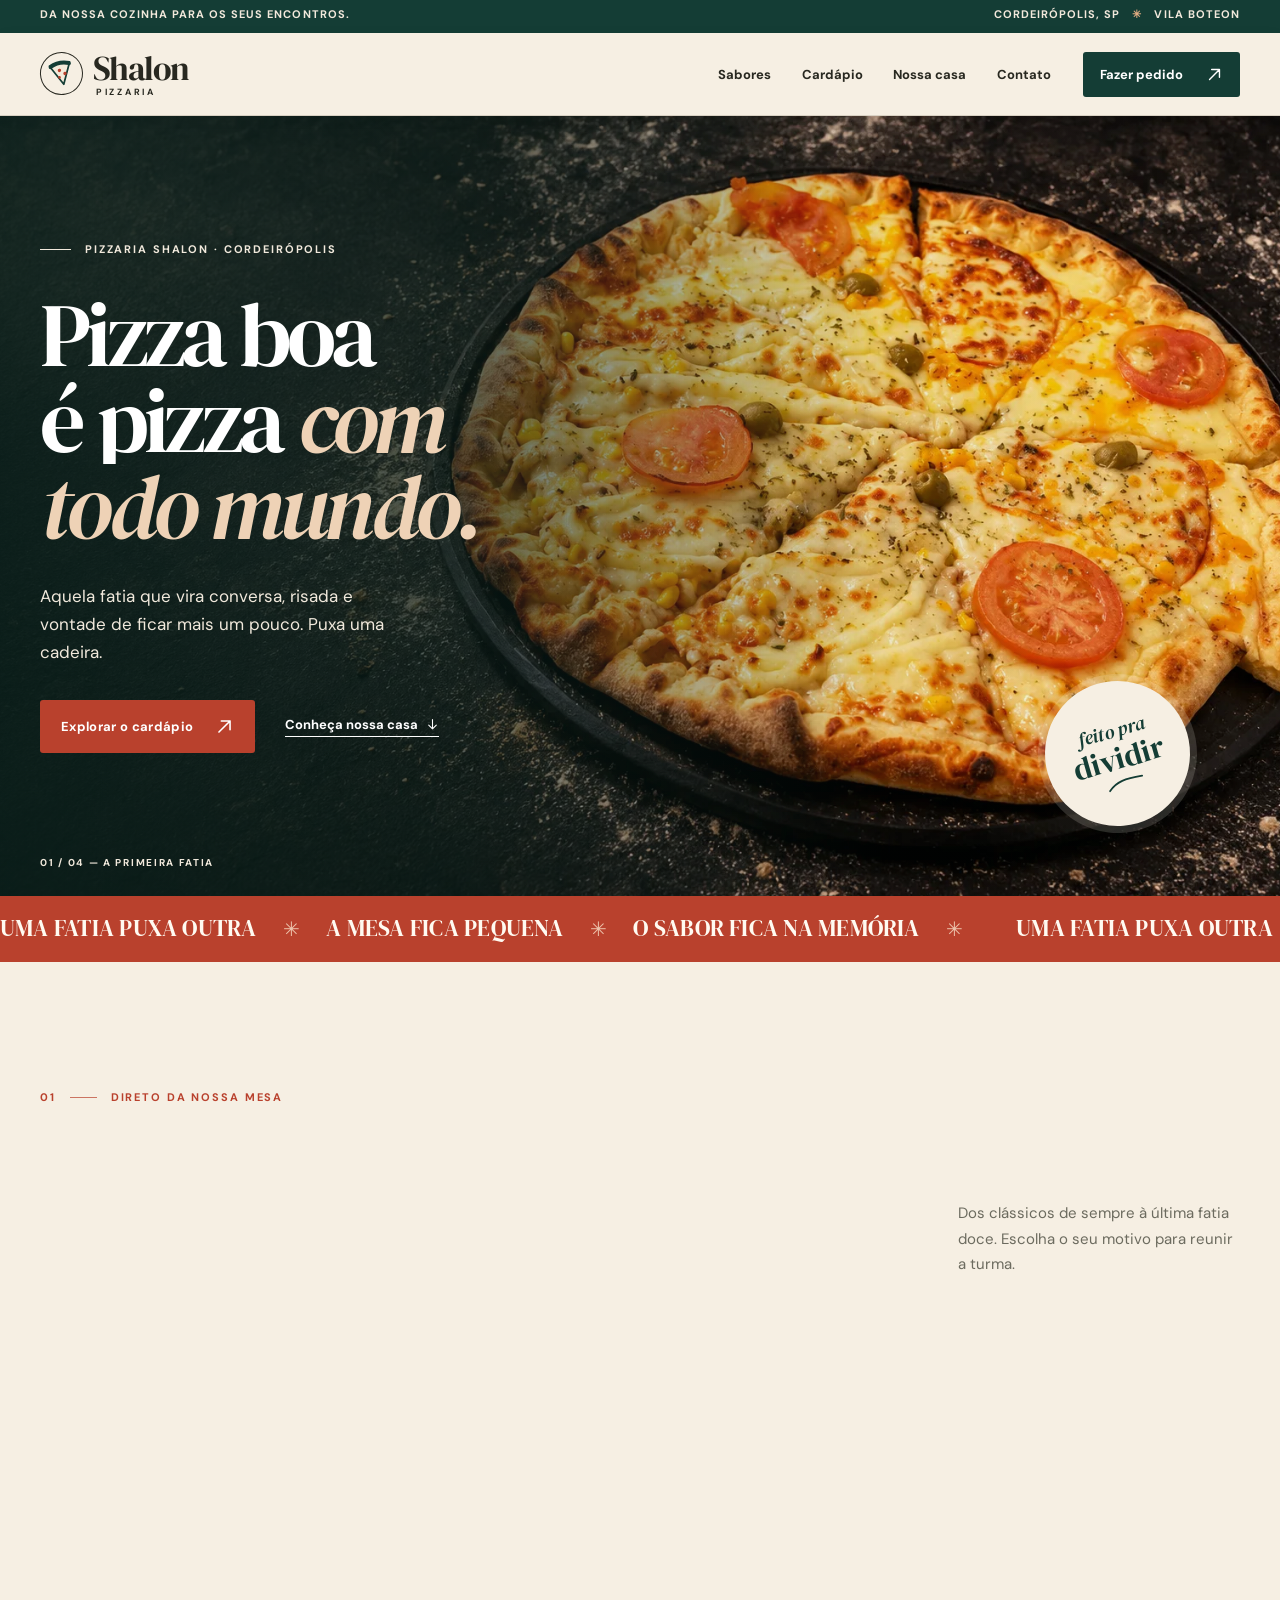
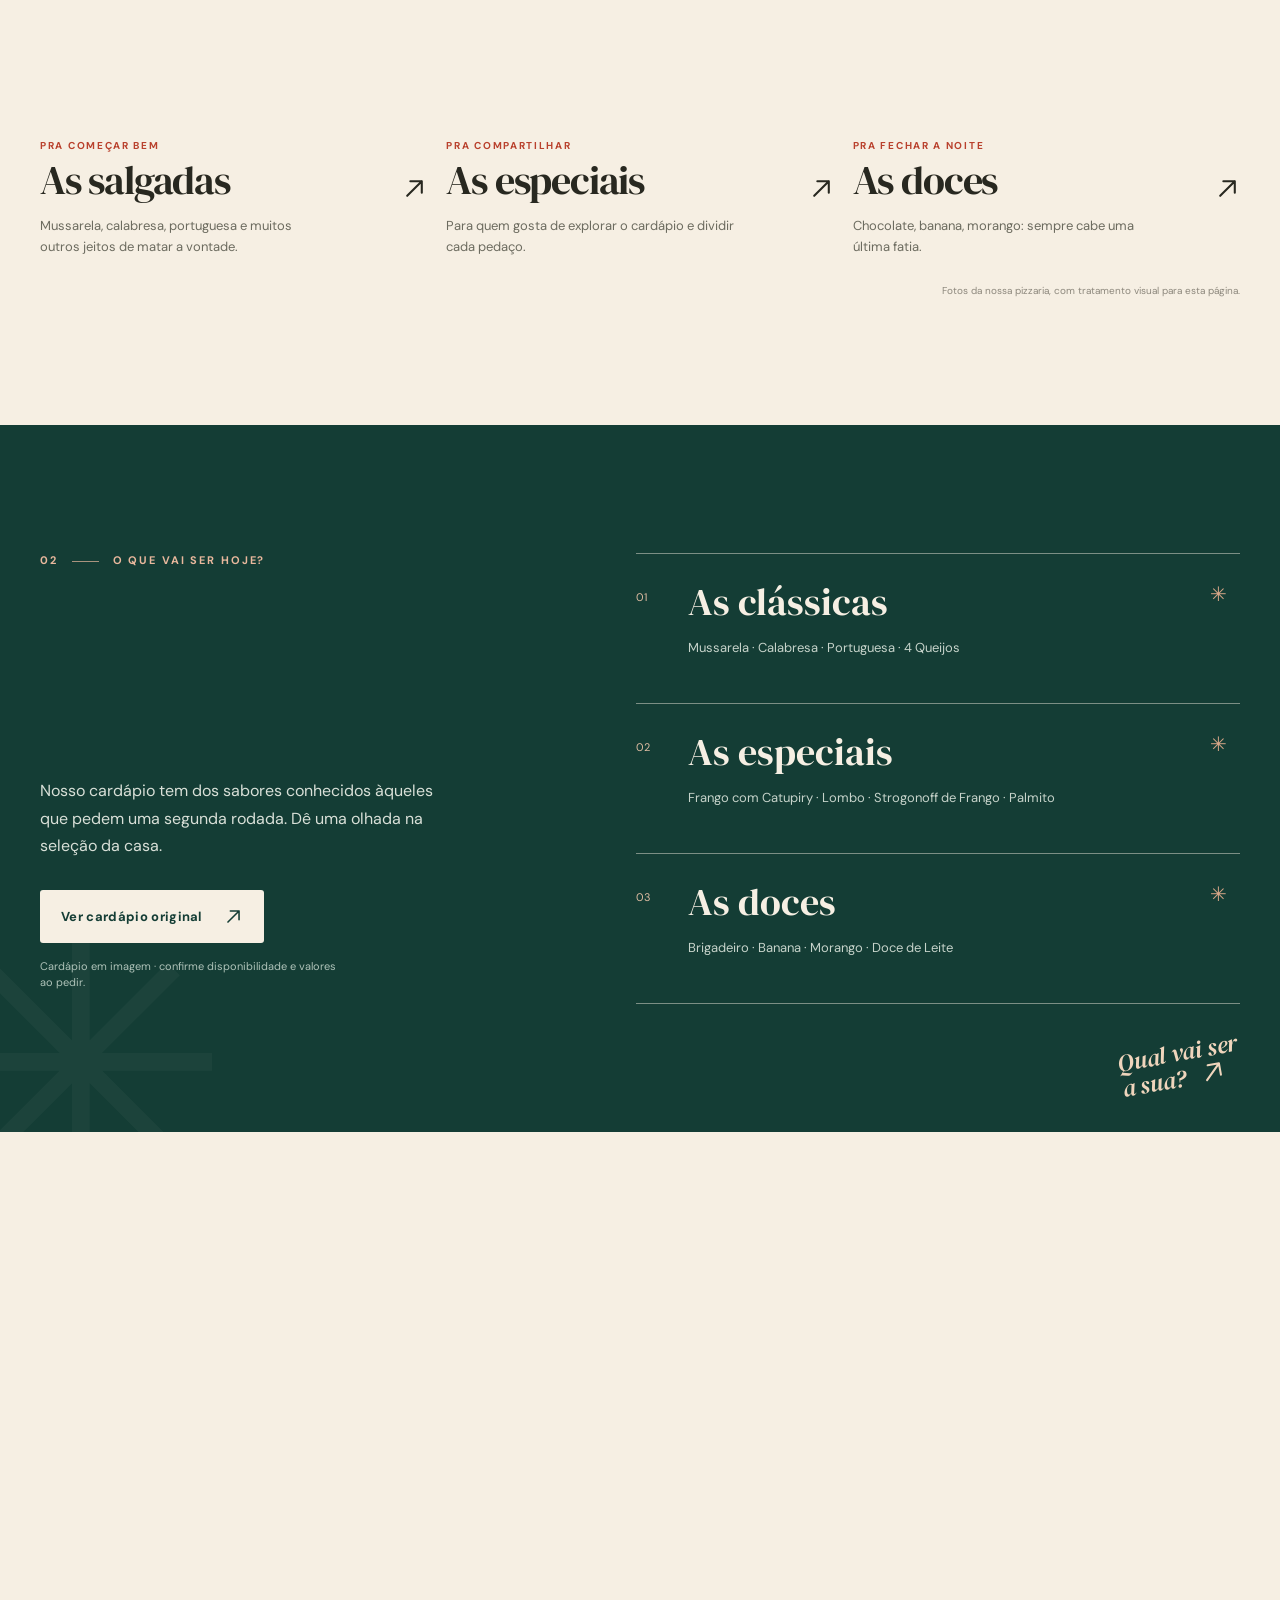
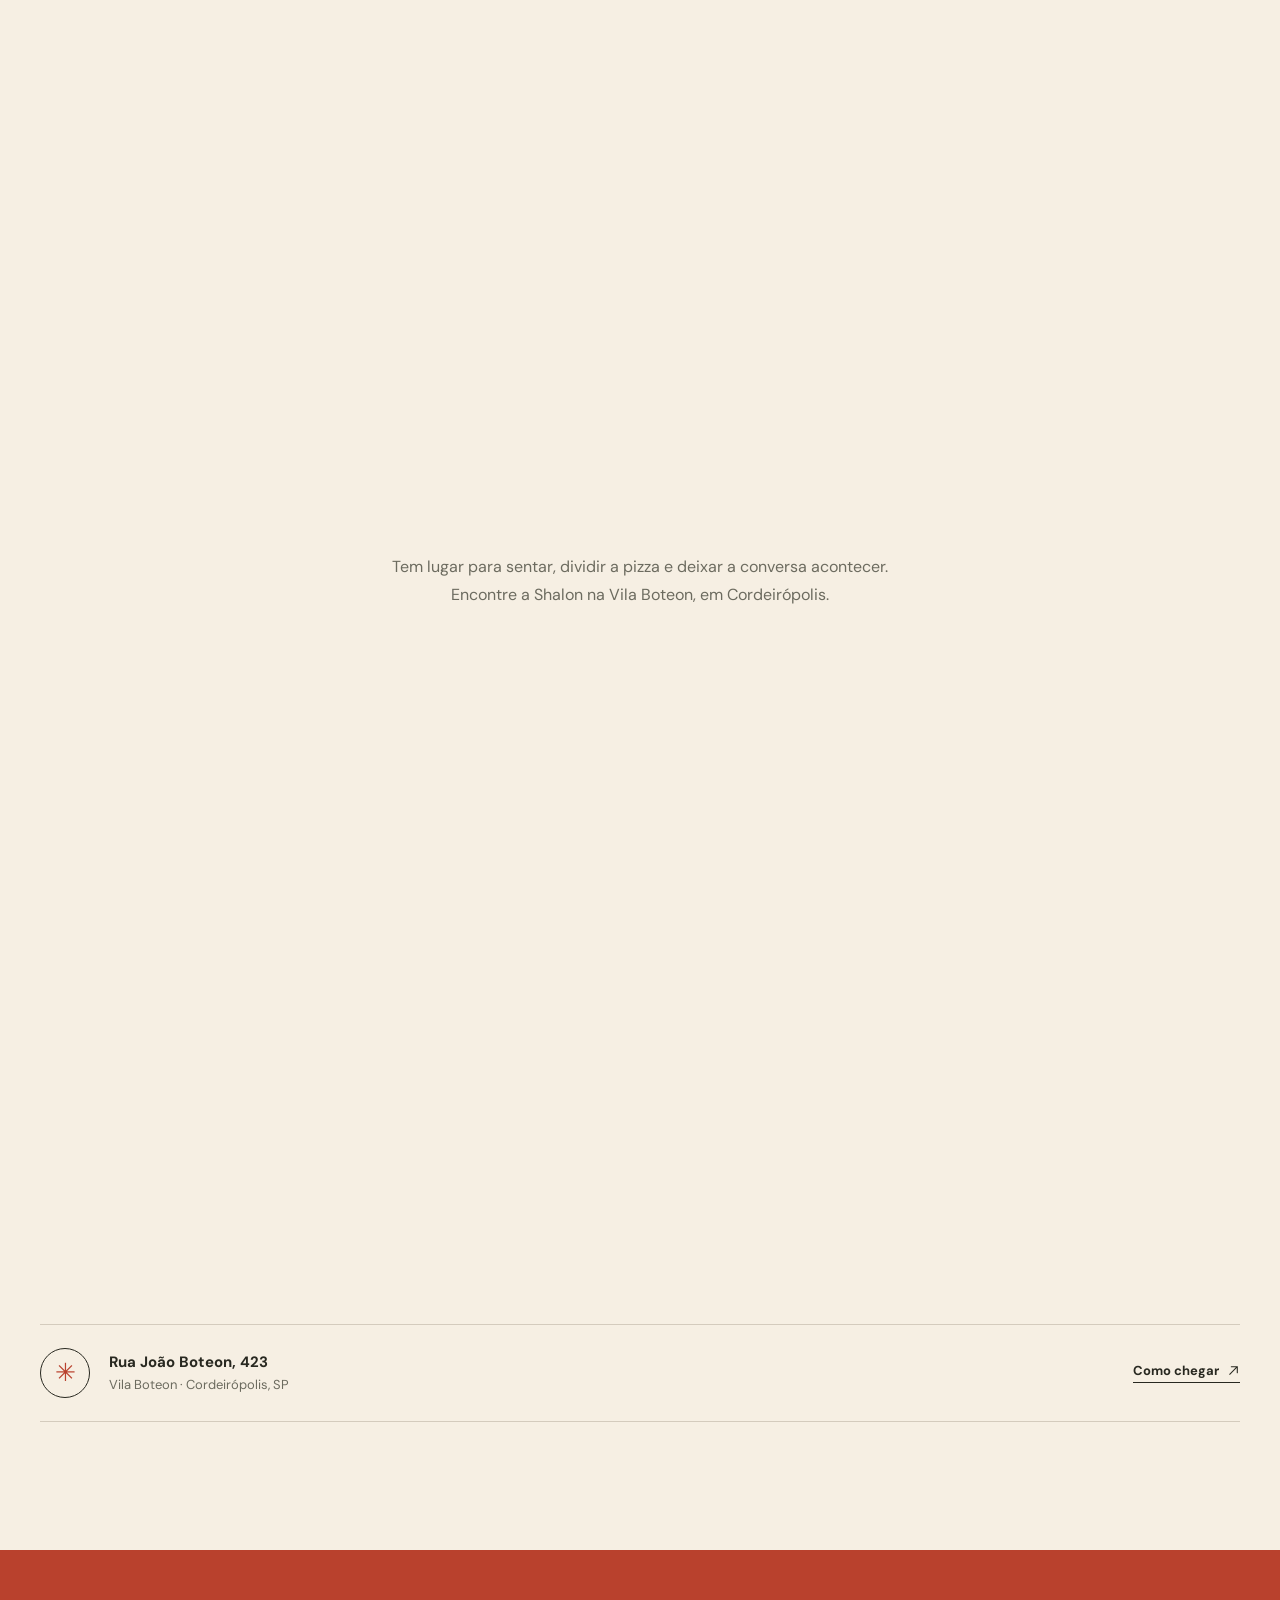
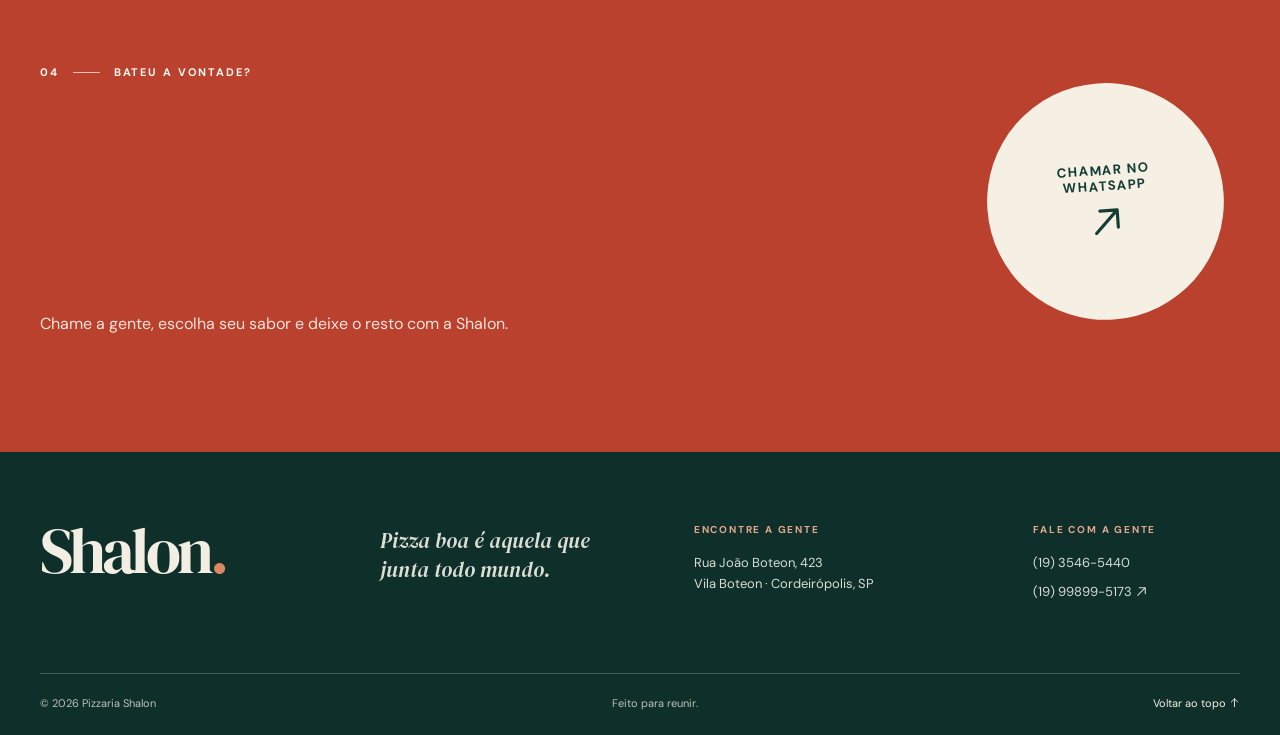
==== commit 4b51c2b8: "Link scroll animations directly to scroll position" ====
--- a/index.html
+++ b/index.html
@@ -424,40 +424,40 @@
     chapters.forEach(({ section, heading, details }) => {
       gsap.fromTo(heading,
         { clipPath: 'inset(0 0 100% 0)', y: 34 },
-        { clipPath: 'inset(0 0 0% 0)', y: 0, duration: 1.15, ease: 'power3.out', clearProps: 'clipPath,transform',
-          scrollTrigger: { trigger: section, start: 'top 78%', once: true } });
-      gsap.from(details, {
-        autoAlpha: 0, y: 20, duration: 0.8, stagger: 0.08, ease: 'power2.out',
-        scrollTrigger: { trigger: section, start: 'top 75%', once: true },
-      });
-    });
-
-    gsap.utils.toArray('.flavor-card').forEach((card, index) => {
+        { clipPath: 'inset(0 0 0% 0)', y: 0, ease: 'none',
+          scrollTrigger: { trigger: section, start: 'top 85%', end: 'top 45%', scrub: true } });
+      gsap.fromTo(details,
+        { autoAlpha: 0, y: 20 },
+        { autoAlpha: 1, y: 0, stagger: 0.08, ease: 'none',
+          scrollTrigger: { trigger: section, start: 'top 82%', end: 'top 42%', scrub: true } });
+    });
+
+    gsap.utils.toArray('.flavor-card').forEach((card) => {
       const imageFrame = card.querySelector('.flavor-image-wrap');
-      gsap.from(card, {
-        autoAlpha: 0, y: 42, duration: 1, delay: index * 0.09, ease: cinematicEase,
-        scrollTrigger: { trigger: card, start: 'top 90%', once: true },
-      });
+      gsap.fromTo(card,
+        { autoAlpha: 0, y: 42 },
+        { autoAlpha: 1, y: 0, ease: 'none',
+          scrollTrigger: { trigger: card, start: 'top 95%', end: 'top 70%', scrub: true } });
       gsap.fromTo(imageFrame,
         { clipPath: 'inset(0 0 100% 0)' },
-        { clipPath: 'inset(0 0 0% 0)', duration: 1.1, delay: index * 0.1, ease: 'power3.inOut', clearProps: 'clipPath',
-          scrollTrigger: { trigger: card, start: 'top 88%', once: true } });
-      gsap.from(card.querySelectorAll('.flavor-info, .flavor-description'), {
-        autoAlpha: 0, y: 22, duration: 0.8, stagger: 0.1, delay: index * 0.1, ease: 'power2.out',
-        scrollTrigger: { trigger: card, start: 'top 82%', once: true },
-      });
-    });
-
-    gsap.utils.toArray('.place-image').forEach((frame, index) => {
+        { clipPath: 'inset(0 0 0% 0)', ease: 'none',
+          scrollTrigger: { trigger: card, start: 'top 95%', end: 'top 68%', scrub: true } });
+      gsap.fromTo(card.querySelectorAll('.flavor-info, .flavor-description'),
+        { autoAlpha: 0, y: 22 },
+        { autoAlpha: 1, y: 0, stagger: 0.08, ease: 'none',
+          scrollTrigger: { trigger: card, start: 'top 88%', end: 'top 62%', scrub: true } });
+    });
+
+    gsap.utils.toArray('.place-image').forEach((frame) => {
       gsap.fromTo(frame,
         { clipPath: 'inset(0 0 100% 0)' },
-        { clipPath: 'inset(0 0 0% 0)', duration: 1.25, delay: index * 0.12, ease: 'power3.inOut', clearProps: 'clipPath',
-          scrollTrigger: { trigger: frame, start: 'top 85%', once: true } });
-    });
-    gsap.from('.address-row', {
-      autoAlpha: 0, y: 28, duration: 0.8, ease: 'power2.out',
-      scrollTrigger: { trigger: '.address-row', start: 'top 88%', once: true },
-    });
+        { clipPath: 'inset(0 0 0% 0)', ease: 'none',
+          scrollTrigger: { trigger: frame, start: 'top 90%', end: 'top 68%', scrub: true } });
+    });
+    gsap.fromTo('.address-row',
+      { autoAlpha: 0, y: 28 },
+      { autoAlpha: 1, y: 0, ease: 'none',
+        scrollTrigger: { trigger: '.address-row', start: 'top 88%', end: 'top 62%', scrub: true } });
 
     document.fonts.ready.then(() => ScrollTrigger.refresh());
     window.addEventListener('load', ScrollTrigger.refresh, { once: true });
@@ -469,7 +469,7 @@
     const story = gsap.timeline({
       scrollTrigger: {
         trigger: '.menu-section', start: 'top top', end: '+=75%',
-        pin: true, pinSpacing: true, scrub: 0.8, anticipatePin: 1, refreshPriority: 1,
+        pin: true, pinSpacing: true, scrub: true, anticipatePin: 1, refreshPriority: 1,
       },
     });
     rows.forEach((row) => {
@@ -492,15 +492,26 @@
     star.append(rays);
     wipe.append(star);
     document.body.append(wipe);
-    gsap.timeline({ scrollTrigger: { trigger: '.ticker', start: 'top 45%', end: 'bottom top',
-      scrub: 0.65 } })
+    gsap.timeline({ scrollTrigger: { trigger: '.ticker', start: 'top 65%', end: 'top 22%',
+      scrub: true } })
       .fromTo(wipe, { autoAlpha: 0 }, { autoAlpha: 1, duration: 0.08, ease: 'none' }, 0)
       .fromTo(star, { scale: 0.15, rotation: -25 }, { scale: 17, rotation: 35,
         duration: 0.72, ease: 'none' }, 0)
       .to(wipe, { autoAlpha: 0, duration: 0.24, ease: 'none' }, 0.76);
 
-    const lenis = new Lenis({ duration: 1.1, smoothWheel: true, anchors: true,
+    const lenis = new Lenis({ duration: 0.45, smoothWheel: false, anchors: true,
       prevent: (node) => Boolean(node.closest('dialog')) });
+    const originalScrollTo = lenis.scrollTo.bind(lenis);
+    lenis.scrollTo = (target, options) => {
+      if (target === '#cardapio') {
+        const pinnedMenu = ScrollTrigger.getAll().find((trigger) => trigger.vars.pin && trigger.trigger?.id === 'cardapio');
+        if (pinnedMenu) {
+          const headerOffset = parseFloat(getComputedStyle(document.documentElement).scrollPaddingTop) || 0;
+          return originalScrollTo(pinnedMenu.start - headerOffset, options);
+        }
+      }
+      return originalScrollTo(target, options);
+    };
     smoothScroll = lenis;
     lenis.on('scroll', ScrollTrigger.update);
     const tick = (time) => lenis.raf(time * 1000);
@@ -509,26 +520,26 @@
 
     gsap.fromTo('.hero-photo', { scale: 1.02, yPercent: 0 }, {
       scale: 1.14, yPercent: 9, ease: 'none',
-      scrollTrigger: { trigger: '.hero', start: 'top top', end: 'bottom top', scrub: 1 },
+      scrollTrigger: { trigger: '.hero', start: 'top top', end: 'bottom top', scrub: true },
     });
     gsap.to('.hero-content', {
       yPercent: -10, ease: 'none',
-      scrollTrigger: { trigger: '.hero', start: 'top top', end: 'bottom top', scrub: 1 },
+      scrollTrigger: { trigger: '.hero', start: 'top top', end: 'bottom top', scrub: true },
     });
     gsap.to('.hero-stamp', {
       rotation: 32, ease: 'none',
-      scrollTrigger: { trigger: '.hero', start: 'top top', end: 'bottom top', scrub: 1 },
+      scrollTrigger: { trigger: '.hero', start: 'top top', end: 'bottom top', scrub: true },
     });
 
     gsap.utils.toArray('.flavor-image-wrap img, .place-image img').forEach((image) => {
       gsap.fromTo(image, { yPercent: -6, scale: 1.09 }, {
         yPercent: 6, scale: 1.09, ease: 'none',
-        scrollTrigger: { trigger: image.parentElement, start: 'top bottom', end: 'bottom top', scrub: 1.2 },
+        scrollTrigger: { trigger: image.parentElement, start: 'top bottom', end: 'bottom top', scrub: true },
       });
     });
     gsap.fromTo('.contact-circle', { scale: 0.88, rotation: -4 }, {
       scale: 1, rotation: 9, ease: 'none',
-      scrollTrigger: { trigger: '.contact-section', start: 'top bottom', end: 'center center', scrub: 1 },
+      scrollTrigger: { trigger: '.contact-section', start: 'top bottom', end: 'center center', scrub: true },
     });
 
     const cleanups = [];
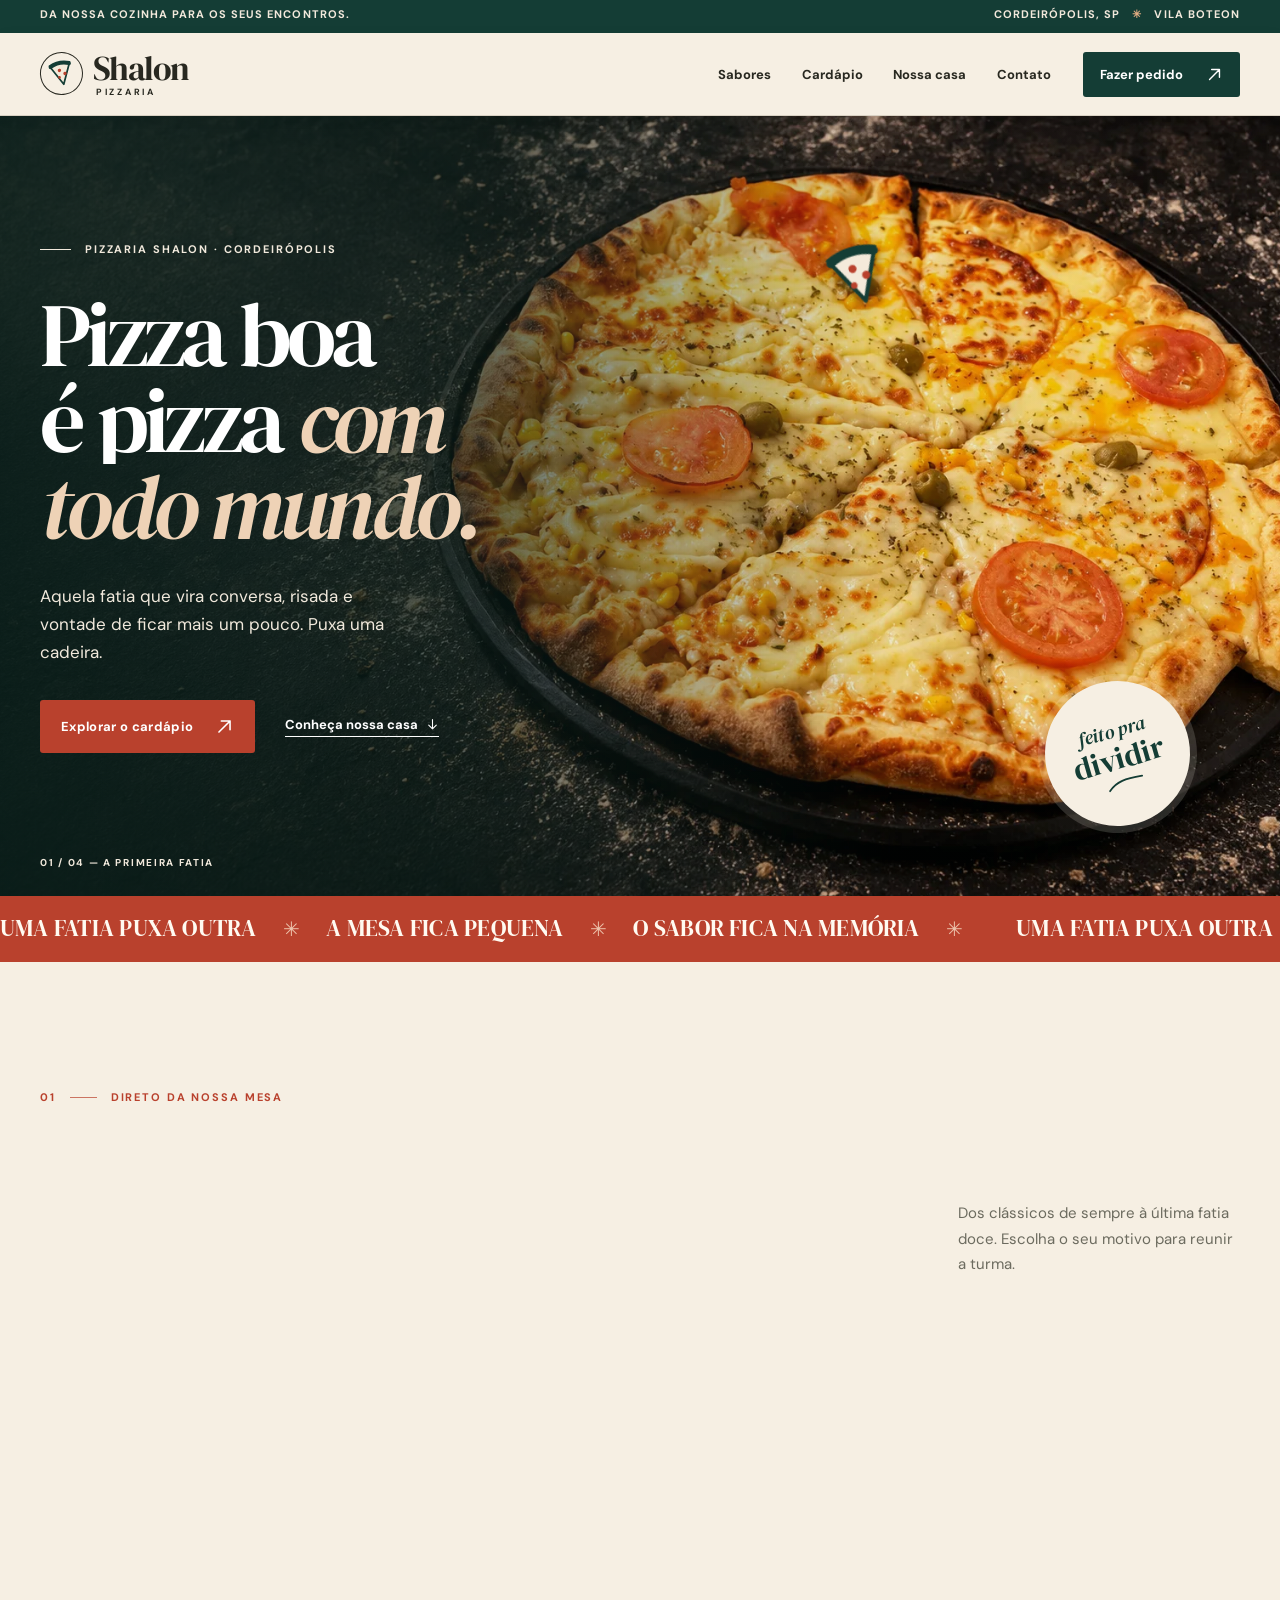
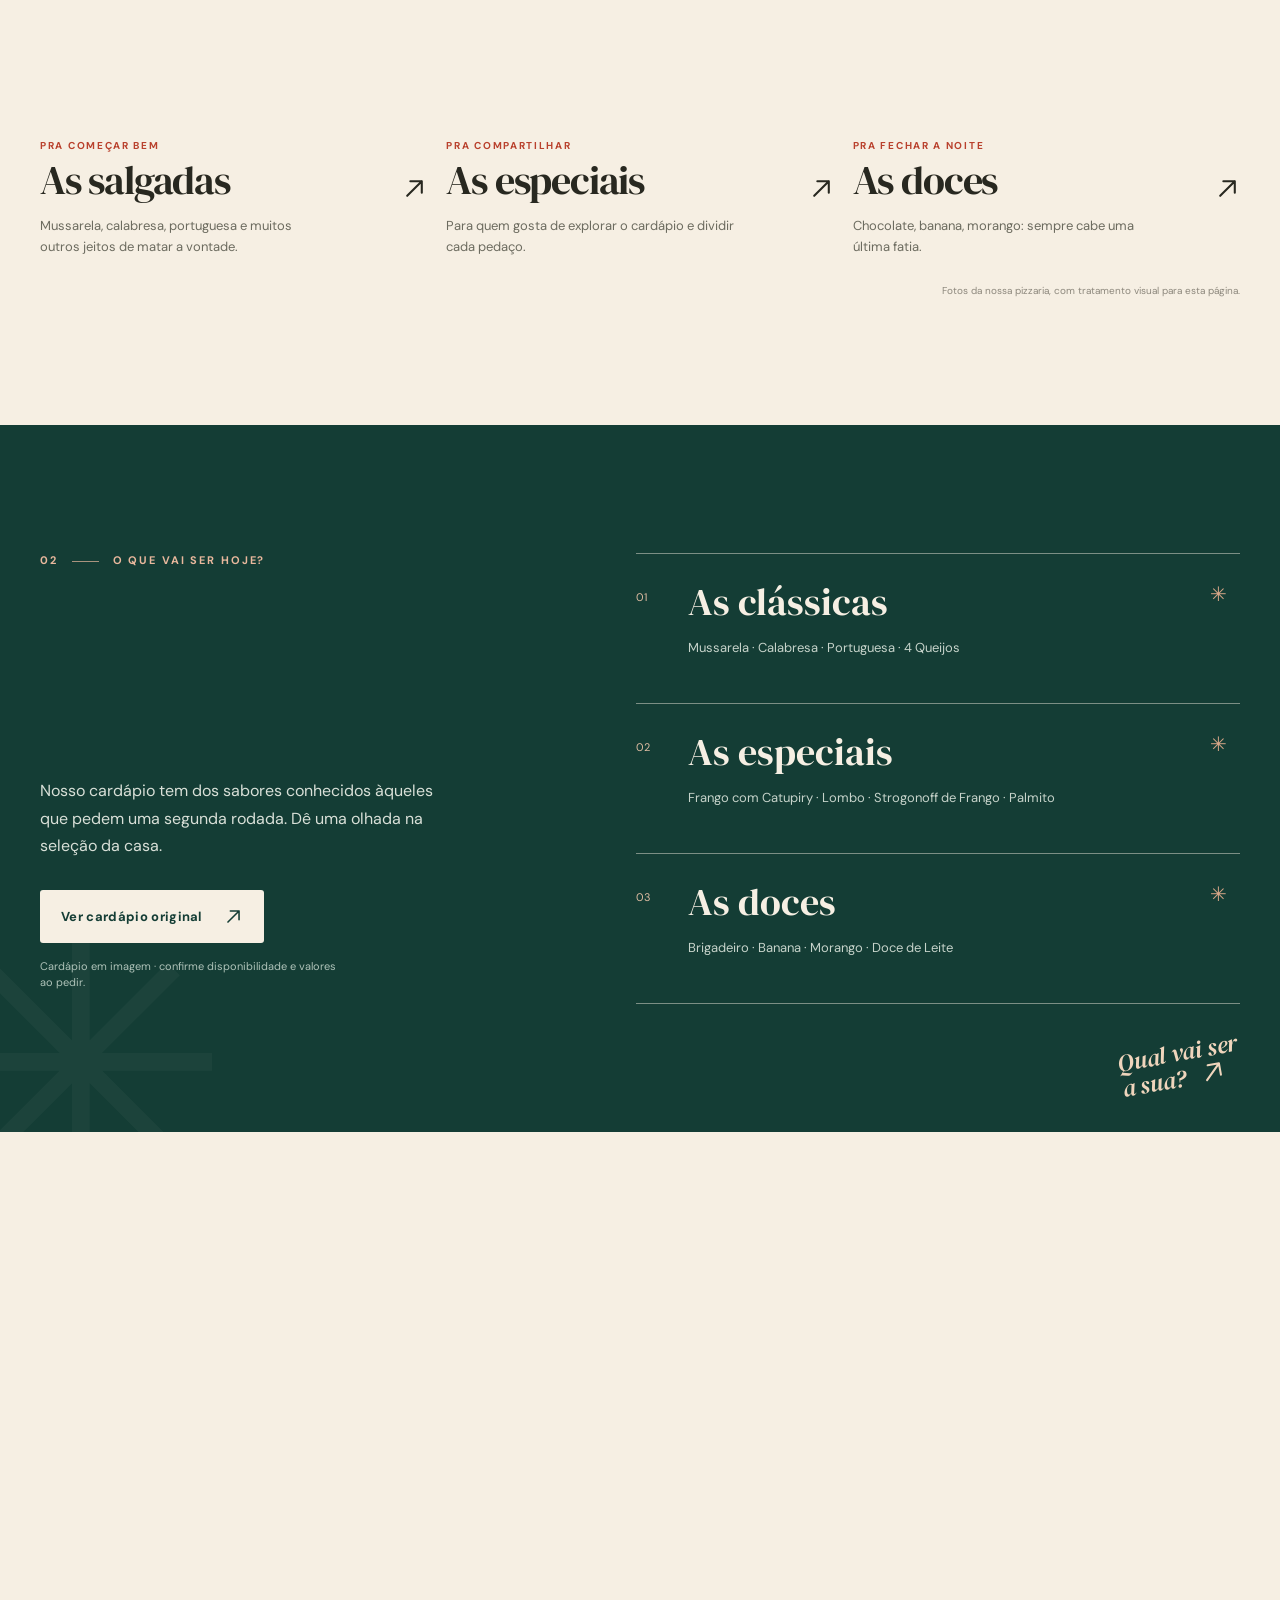
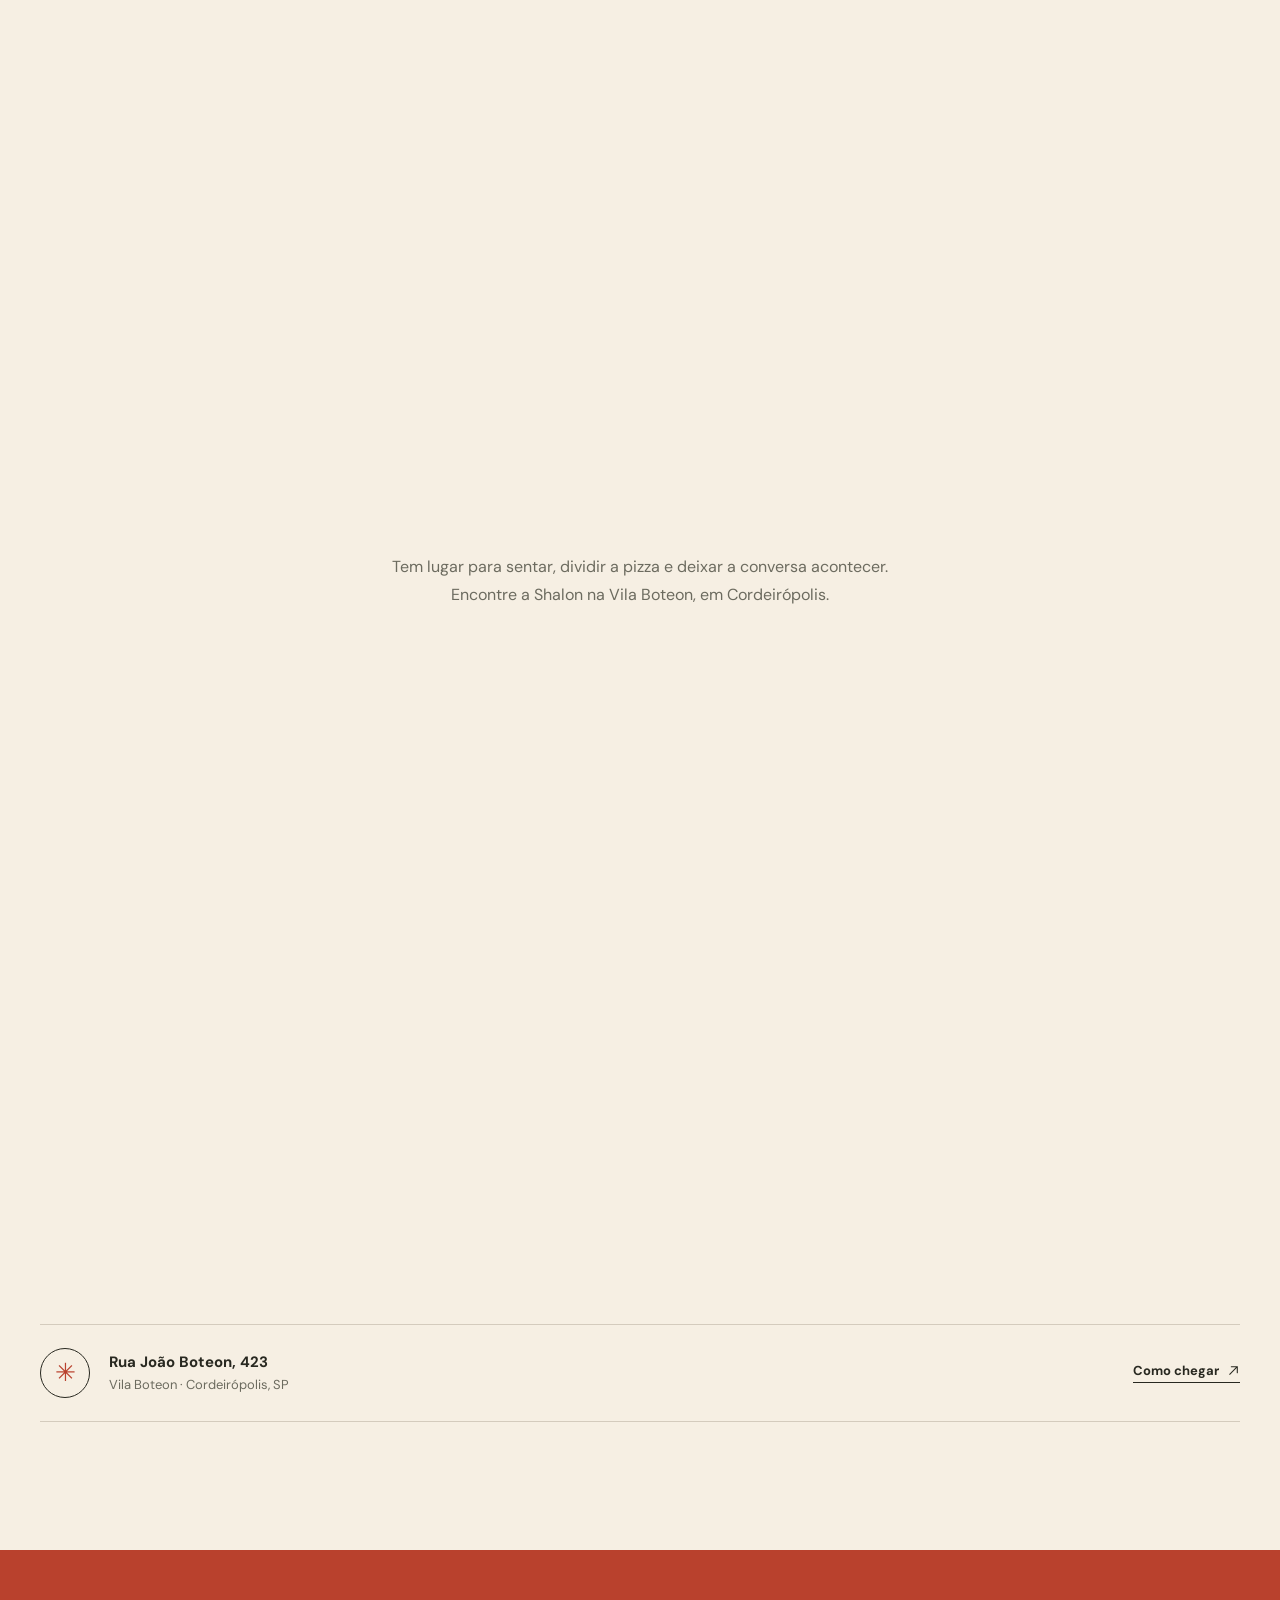
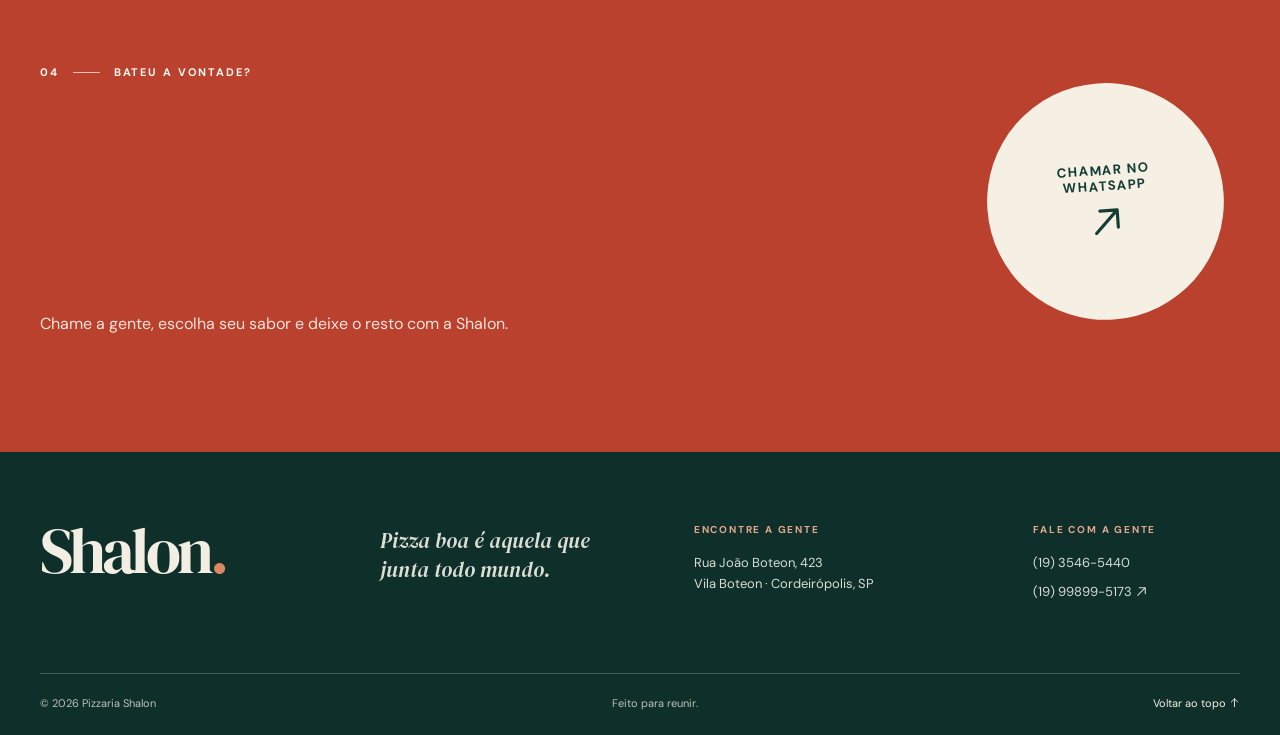
==== commit 89cd77bc: "Add scroll-linked pizza mark to hero transition" ====
--- a/index.html
+++ b/index.html
@@ -85,6 +85,7 @@
 .hero-line,.hero-line>span{display:block}
 .hero-line{overflow:hidden}
 .hero-word{display:inline-block}
+.scroll-pizza{position:fixed;left:67%;top:calc(50% - 4vh);z-index:60;display:block;width:88px;height:88px;margin:-44px 0 0 -44px;color:var(--green);pointer-events:none;filter:drop-shadow(0 5px 8px rgba(7,27,23,.38));will-change:transform,opacity}
 .scene-wipe{position:fixed;inset:0;z-index:59;display:grid;place-items:center;overflow:hidden;visibility:hidden;opacity:0;pointer-events:none;contain:paint;will-change:opacity}
 .scene-wipe-star{display:block;width:min(26vw,270px);height:min(26vw,270px);margin-left:34vw;margin-top:-8vh;color:var(--red);will-change:transform}
 html.lenis,html.lenis body{height:auto}
@@ -480,6 +481,20 @@
   });
 
   motion.add('(min-width: 1024px) and (pointer: fine) and (prefers-reduced-motion: no-preference)', () => {
+    // The Shalon pizza mark travels and grows with the existing scene wipe.
+    const pizza = document.querySelector('.brand-mark svg').cloneNode(true);
+    pizza.classList.add('scroll-pizza');
+    pizza.setAttribute('aria-hidden', 'true');
+    pizza.setAttribute('focusable', 'false');
+    document.body.append(pizza);
+    gsap.set(pizza, { y: -140, rotation: -18, scale: 0.88 });
+    gsap.timeline({ scrollTrigger: {
+      trigger: '.ticker', start: 'top bottom', end: 'top 22%', scrub: true,
+    } })
+      .to(pizza, { y: 0, rotation: 24, scale: 1.36, duration: 0.45, ease: 'none' }, 0)
+      .to(pizza, { rotation: 60, scale: 7, duration: 0.37, ease: 'none' }, 0.45)
+      .to(pizza, { autoAlpha: 0, duration: 0.18, ease: 'none' }, 0.82);
+
     const wipe = document.createElement('div');
     wipe.className = 'scene-wipe';
     wipe.setAttribute('aria-hidden', 'true');
@@ -564,6 +579,7 @@
       gsap.ticker.remove(tick);
       lenis.destroy();
       smoothScroll = null;
+      pizza.remove();
       wipe.remove();
     };
   });
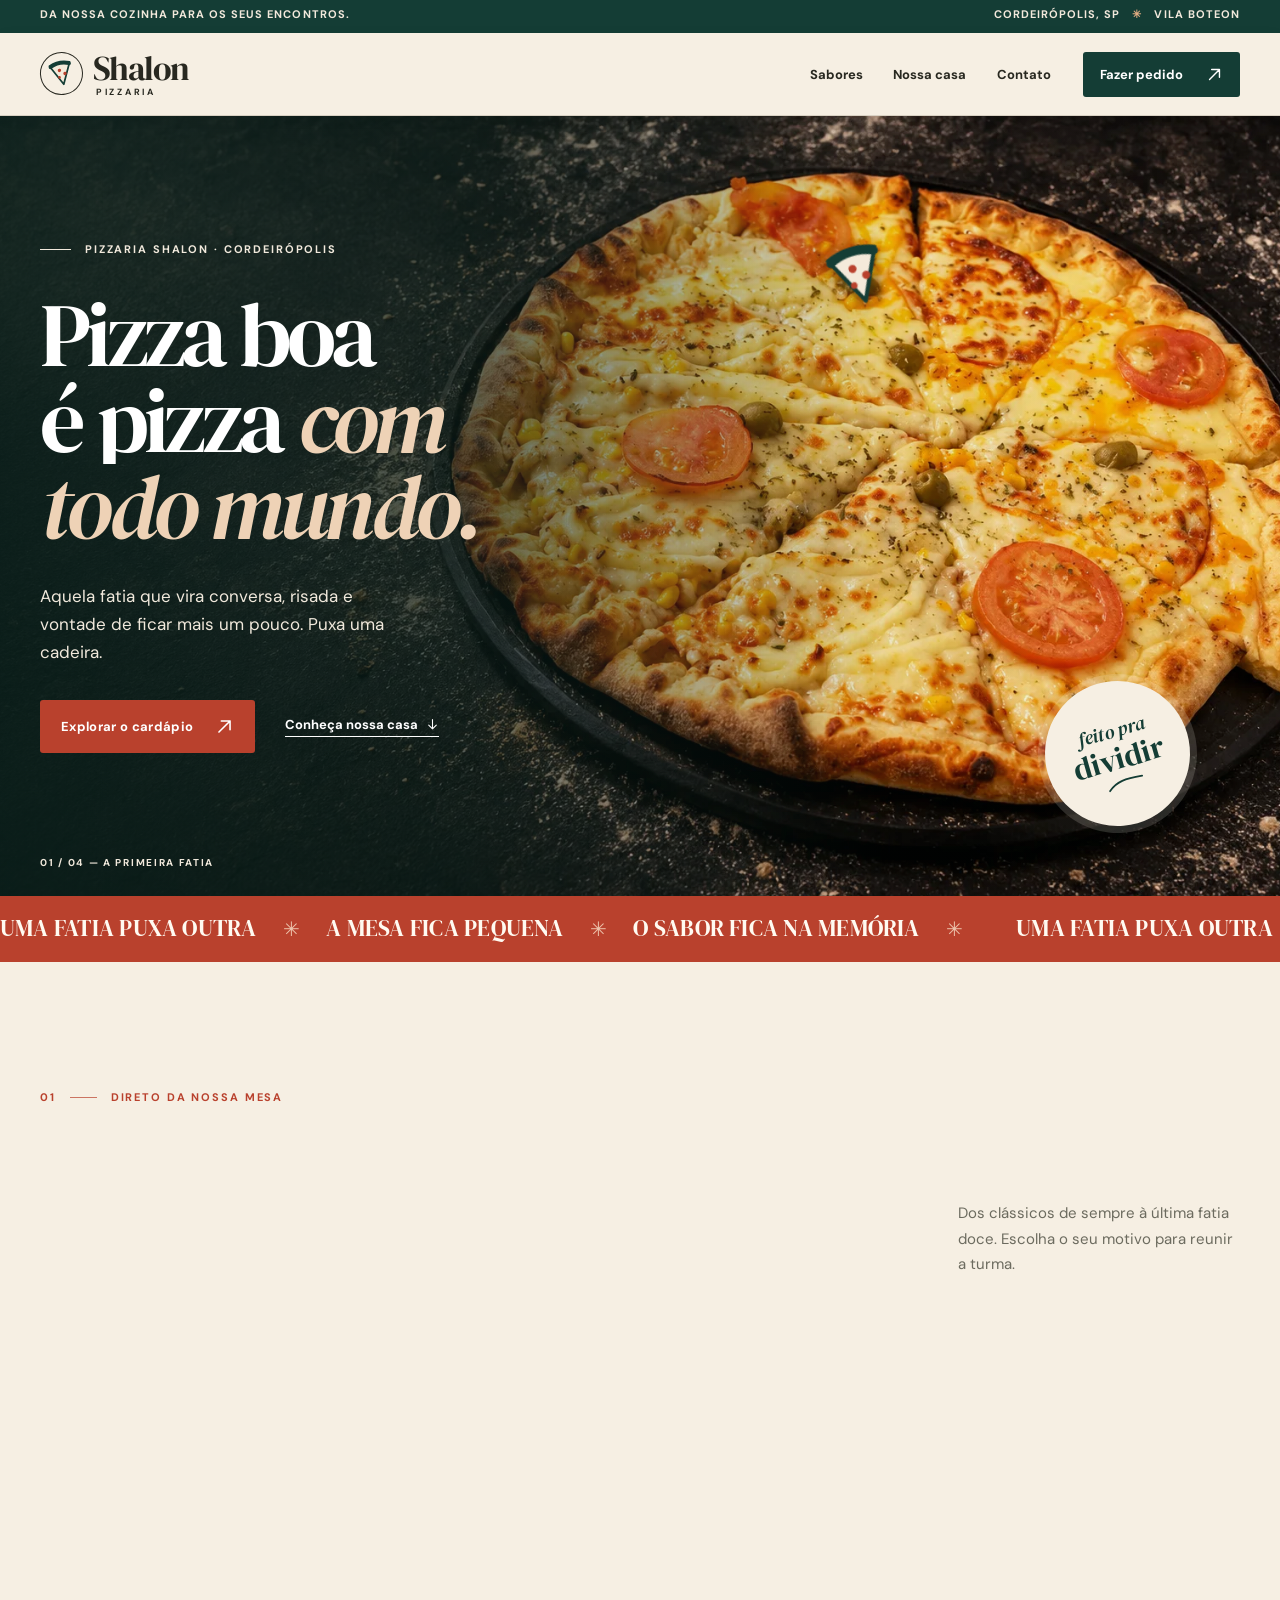
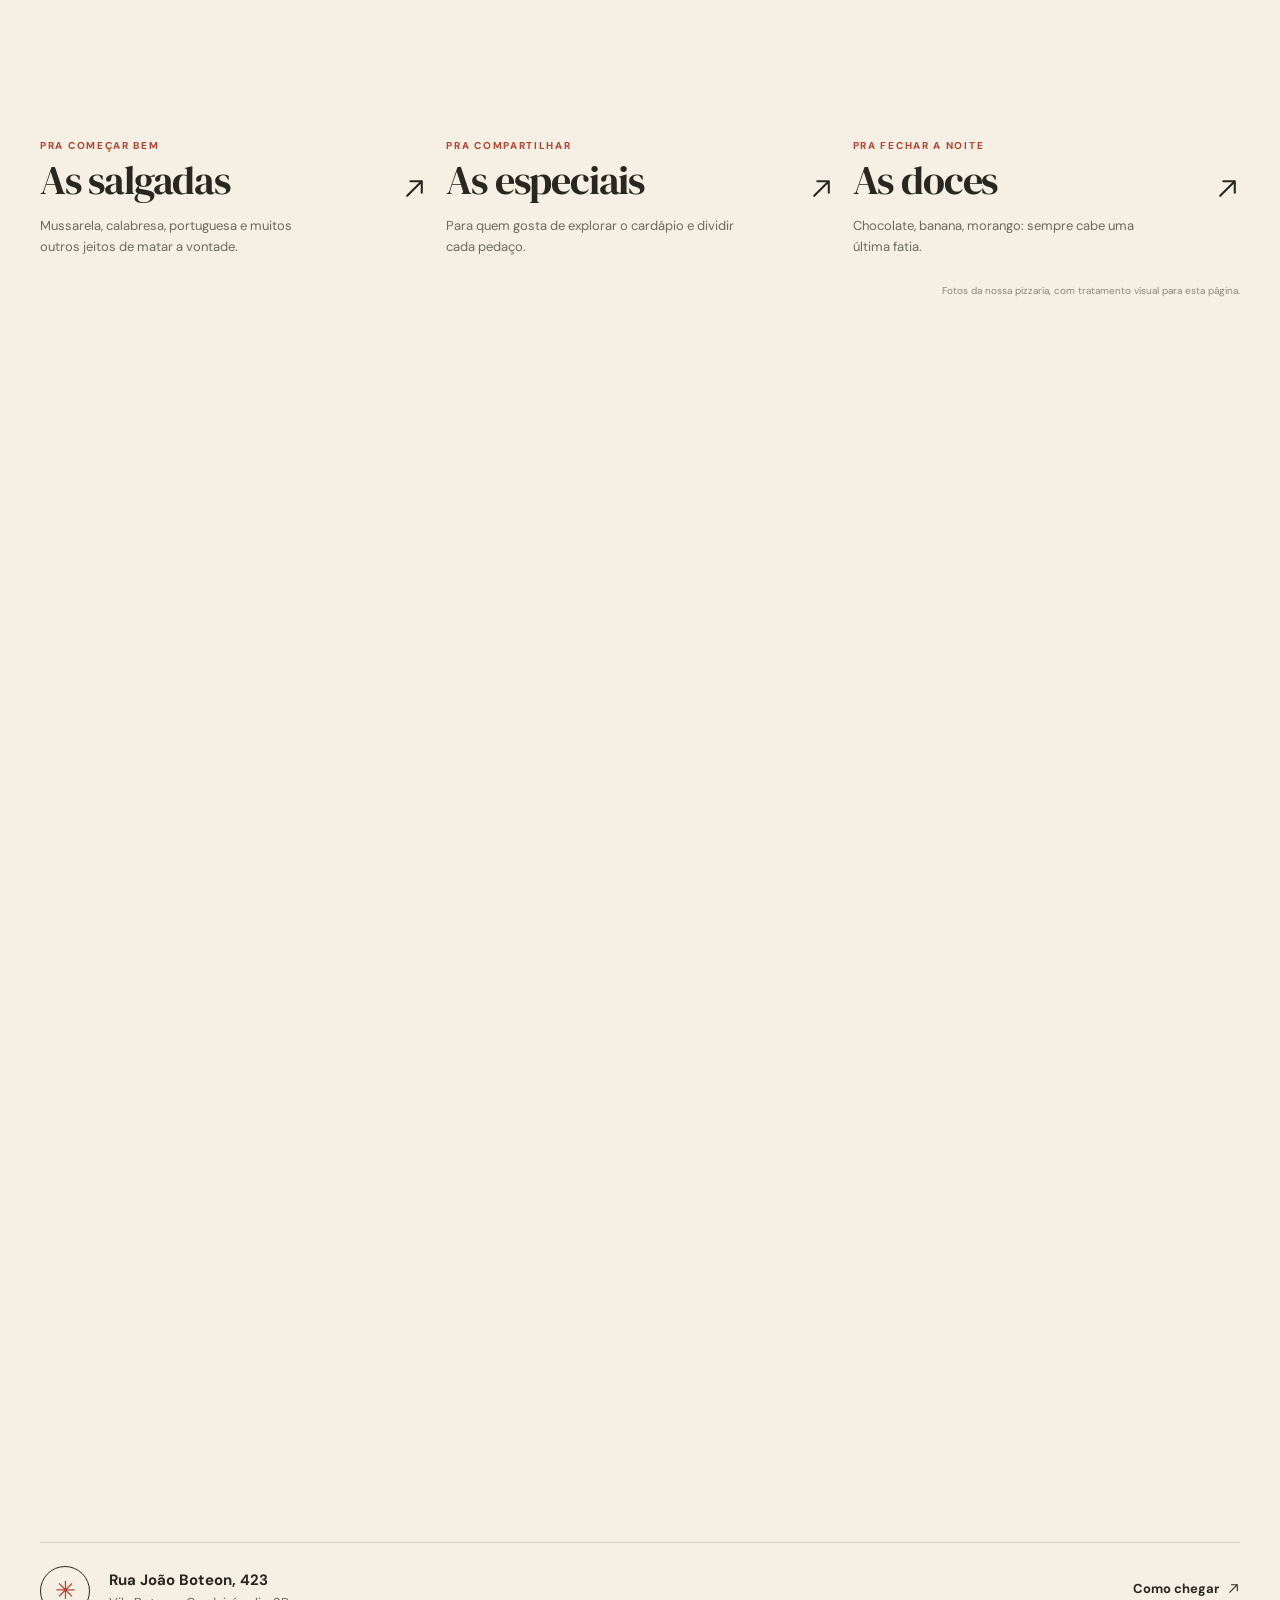
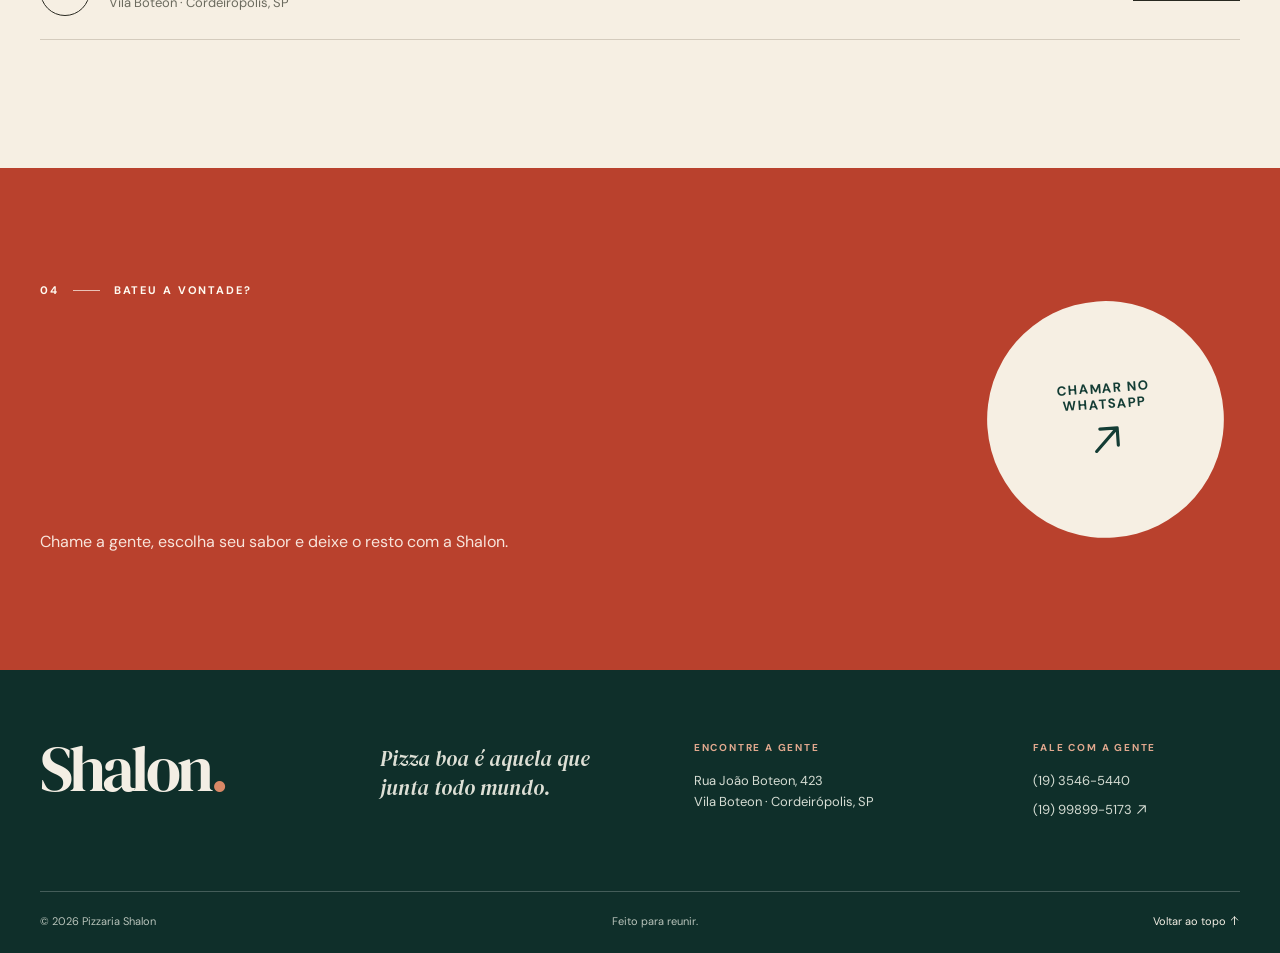
==== commit a710876f: "Replace old menu section with flavor card menus" ====
--- a/index.html
+++ b/index.html
@@ -109,6 +109,54 @@
   body.motion-enhanced .place-image img{will-change:transform}
 }
 
+/* The three existing flavor cards now open the corresponding house menu. */
+.flavor-card{position:relative}
+.flavor-card-action{position:absolute;inset:0;z-index:2;width:100%;height:100%;padding:0;border:0;background:transparent;cursor:pointer}
+.flavor-card:focus-within{outline:2px solid var(--red);outline-offset:6px}
+.flavor-card:hover .flavor-arrow,.flavor-card:focus-within .flavor-arrow{transform:translate(4px,-4px)}
+.flavor-arrow{transition:transform .25s ease}
+
+.menu-dialog{width:min(1180px,calc(100% - 36px));max-width:none;max-height:90dvh;overflow:hidden;background:var(--cream)}
+.menu-dialog-shell{display:grid;grid-template-columns:minmax(260px,34%) 1fr;height:min(86dvh,820px);min-height:0}
+.menu-dialog-art{position:relative;overflow:hidden;background:var(--green-deep)}
+.menu-dialog-art::after{content:'';position:absolute;inset:0;background:linear-gradient(180deg,transparent 40%,rgba(5,25,21,.85));pointer-events:none}
+.menu-dialog-art img{width:100%;height:100%;object-fit:cover}
+.menu-dialog-art-label{position:absolute;z-index:1;left:28px;right:20px;bottom:35px;color:var(--cream)}
+.menu-dialog-art-label span{display:block;margin-bottom:12px;font-size:10px;font-weight:700;letter-spacing:.14em}
+.menu-dialog-art-label strong{font:normal clamp(38px,4vw,62px)/.95 var(--display);letter-spacing:-.045em}
+.menu-dialog-body{min-width:0;min-height:0;overflow-y:auto;overscroll-behavior:contain}
+.menu-dialog .dialog-head{position:sticky;top:0;z-index:2;align-items:center;padding:29px 36px 20px;border-bottom:1px solid var(--line);background:var(--cream)}
+.menu-dialog .dialog-head .eyebrow{margin-bottom:10px}
+.menu-dialog .dialog-head .eyebrow span:first-child{display:inline-block;width:25px;height:1px;background:currentColor}
+.menu-dialog .dialog-head #dialog-count{width:auto;height:auto;white-space:nowrap;opacity:1;background:none}
+.menu-dialog .dialog-head h2{font-size:clamp(42px,4.5vw,68px)}
+.menu-dialog .dialog-description{margin:20px 36px 27px;max-width:540px}
+.menu-items{counter-reset:flavor;display:grid;grid-template-columns:repeat(2,minmax(0,1fr));gap:0 24px;list-style:none;margin:0 36px;padding:0}
+.menu-items li{counter-increment:flavor;position:relative;min-width:0;min-height:100px;padding:15px 0 17px 31px;border-top:1px solid var(--line)}
+.menu-items li::before{content:counter(flavor,decimal-leading-zero);position:absolute;top:19px;left:0;color:var(--red);font-size:10px;font-weight:700;letter-spacing:.06em}
+.menu-items strong{display:block;font:normal clamp(22px,2vw,29px)/1.08 var(--display);letter-spacing:-.025em}
+.menu-items li span{display:block;margin-top:7px;color:var(--muted);font-size:12px;line-height:1.45}
+.menu-items-sweet li{min-height:72px}
+.menu-dialog-foot{display:flex;align-items:center;justify-content:space-between;gap:20px;margin-top:28px;padding:23px 36px 28px;border-top:1px solid var(--line)}
+.menu-dialog-foot>span{font:italic 22px var(--display)}
+.menu-dialog-foot i{color:var(--red);font-style:normal}
+.menu-dialog-foot .button{flex:none}
+@media(max-width:760px){
+  .menu-dialog{width:calc(100% - 18px);max-height:94dvh}
+  .menu-dialog-shell{display:flex;flex-direction:column;height:94dvh}
+  .menu-dialog-art{height:165px;flex:none}
+  .menu-dialog-art-label{left:18px;bottom:17px}
+  .menu-dialog-art-label strong{font-size:31px}
+  .menu-dialog-body{flex:1}
+  .menu-dialog .dialog-head{padding:18px 18px 15px}
+  .menu-dialog .dialog-head h2{font-size:40px}
+  .menu-dialog .dialog-description{margin:16px 18px 22px}
+  .menu-items{grid-template-columns:1fr;margin:0 18px}
+  .menu-items li{min-height:78px}
+  .menu-items-sweet li{min-height:62px}
+  .menu-dialog-foot{align-items:flex-start;flex-direction:column;padding:20px 18px}
+}
+
 </style>
 
 
@@ -135,7 +183,6 @@
 
         <nav class="desktop-nav" aria-label="Navegação principal">
           <a href="#sabores">Sabores</a>
-          <a href="#cardapio">Cardápio</a>
           <a href="#nossa-casa">Nossa casa</a>
           <a href="#contato">Contato</a>
         </nav>
@@ -147,7 +194,6 @@
       </div>
       <nav class="mobile-nav" id="mobile-nav" aria-label="Navegação móvel" hidden>
         <a href="#sabores">Sabores</a>
-        <a href="#cardapio">Cardápio</a>
         <a href="#nossa-casa">Nossa casa</a>
         <a href="#contato">Contato</a>
         <a class="mobile-order" href="https://wa.me/5519998995173?text=Ol%C3%A1%21%20Gostaria%20de%20fazer%20um%20pedido%20na%20Pizzaria%20Shalon." target="_blank" rel="noopener noreferrer">Pedir pelo WhatsApp <span class="icon-arrow" aria-hidden="true"></span></a>
@@ -163,7 +209,7 @@
           <h1 id="hero-title" aria-label="Pizza boa é pizza com todo mundo."><span class="hero-line" aria-hidden="true"><span>Pizza boa</span></span><span class="hero-line" aria-hidden="true"><span>é pizza <em>com</em></span></span><span class="hero-line" aria-hidden="true"><span><em>todo mundo.</em></span></span></h1>
           <p class="hero-copy">Aquela fatia que vira conversa, risada e vontade de ficar mais um pouco. Puxa uma cadeira.</p>
           <div class="hero-actions">
-            <a class="button button-red" href="#cardapio">Explorar o cardápio <span class="icon-arrow" aria-hidden="true"></span></a>
+            <a class="button button-red" href="#sabores">Explorar o cardápio <span class="icon-arrow" aria-hidden="true"></span></a>
             <a class="text-link light" href="#nossa-casa">Conheça nossa casa <span class="icon-arrow icon-down" aria-hidden="true"></span></a>
           </div>
         </div>
@@ -185,37 +231,22 @@
               <div class="flavor-image-wrap"><img src="[data-uri]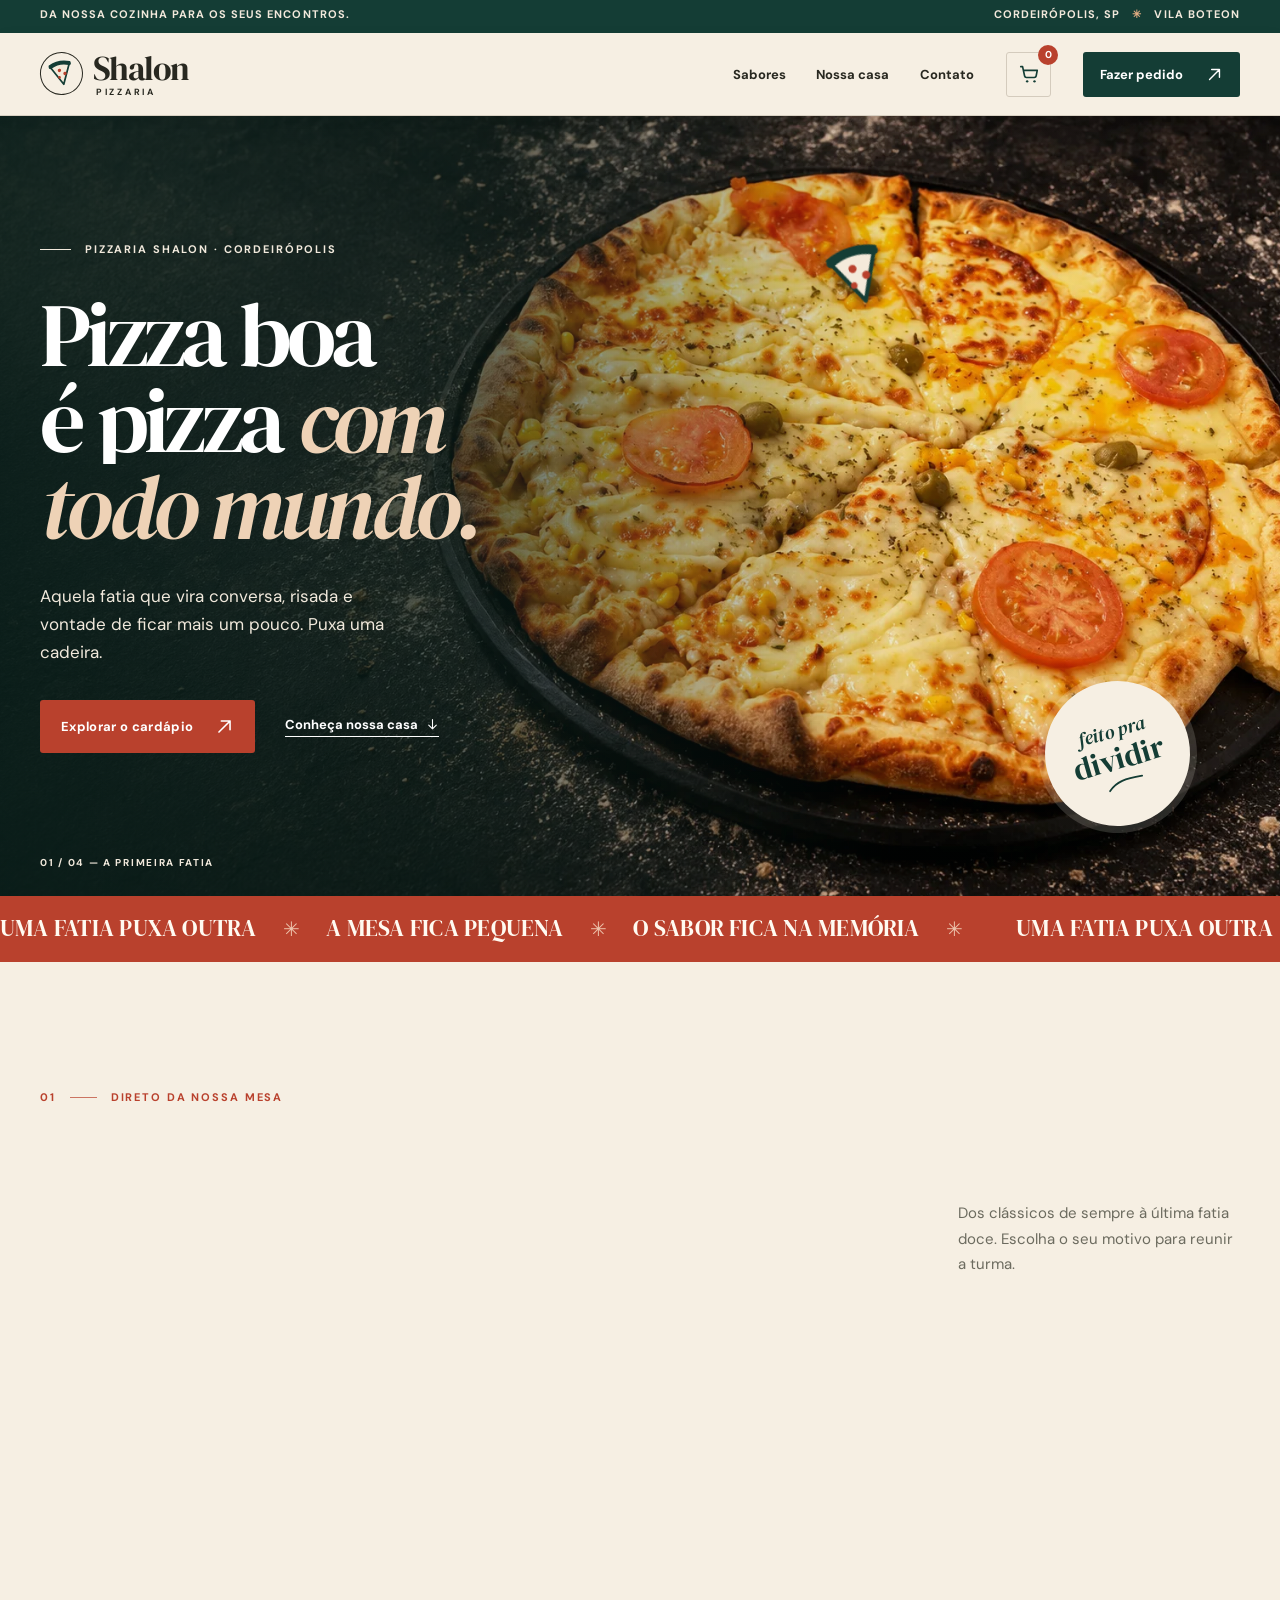
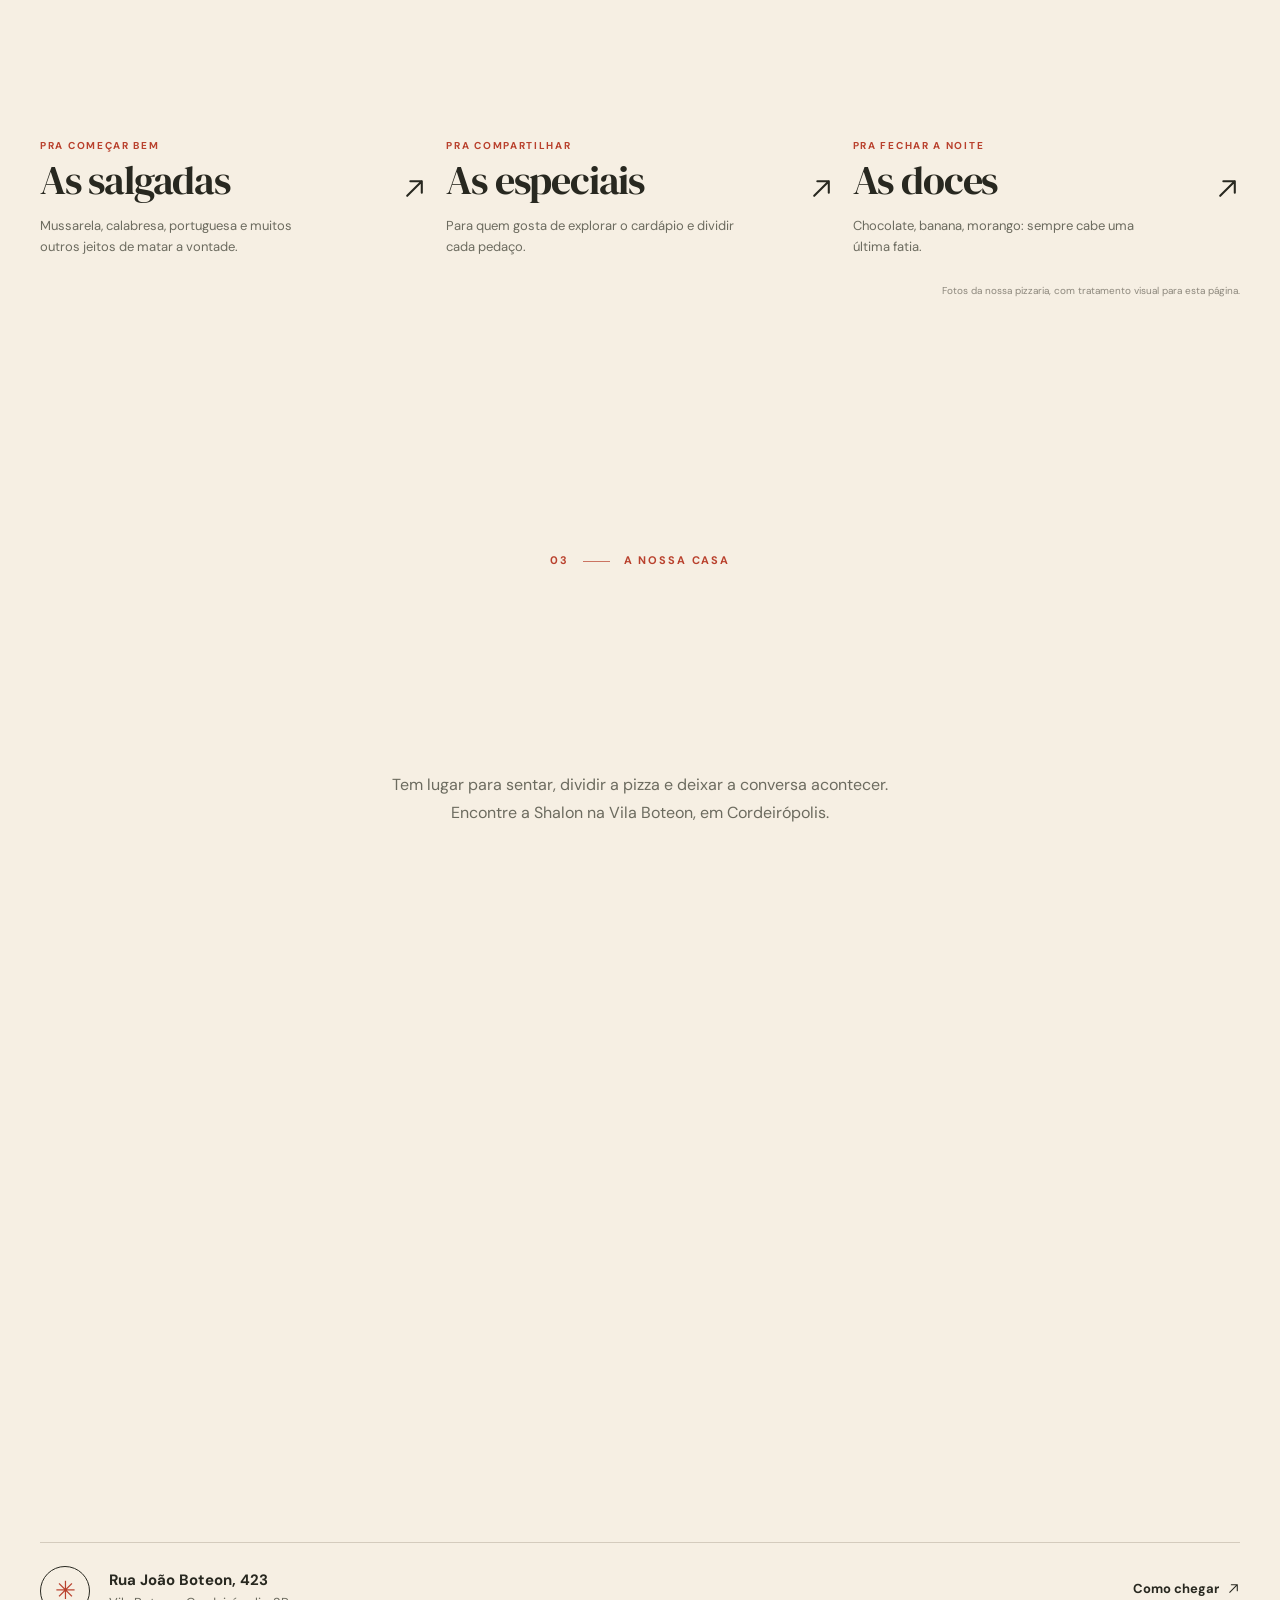
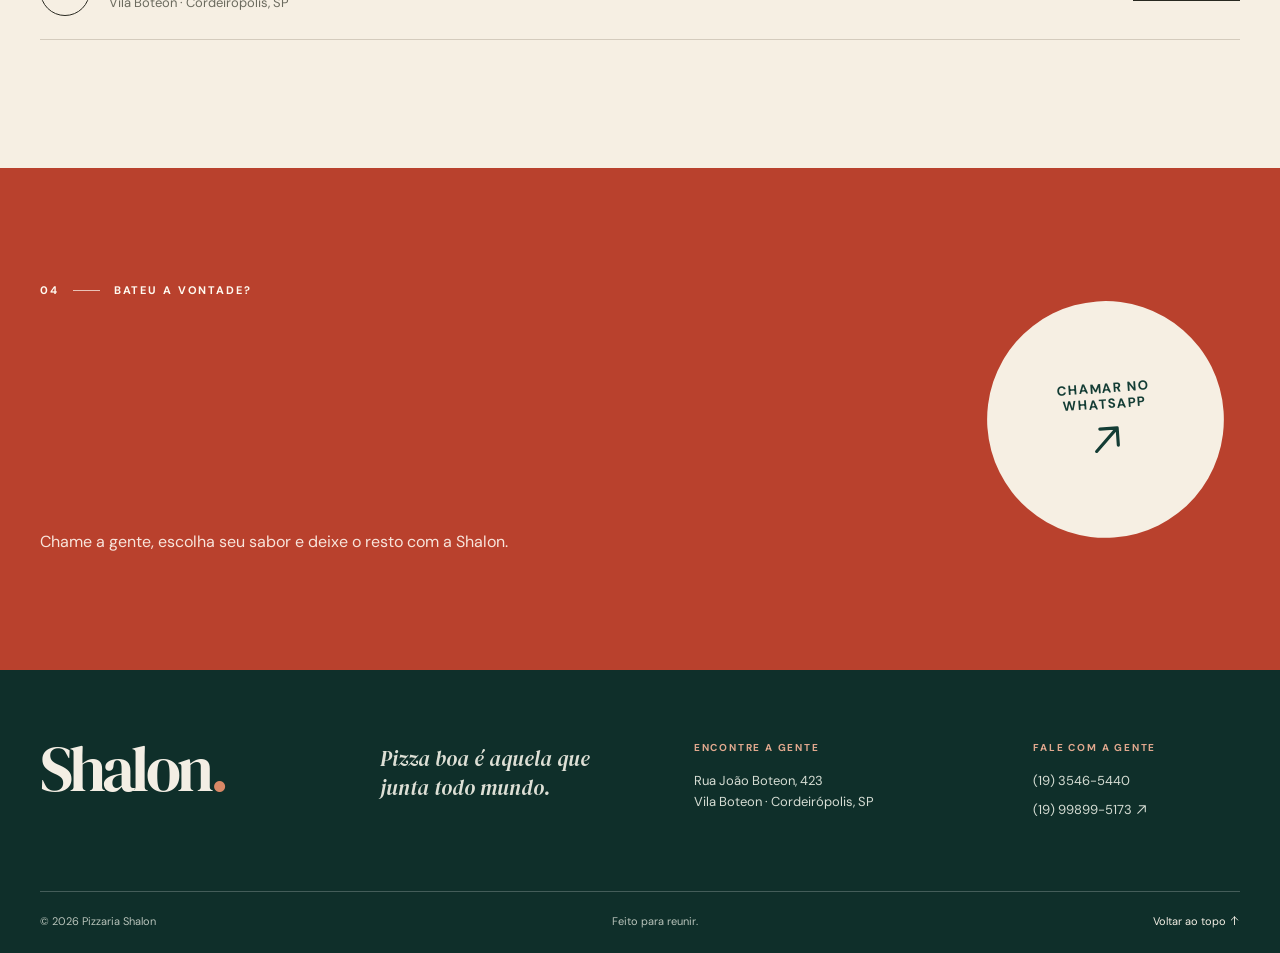
==== commit 36053a68: "Add demo pizza cart and size selection" ====
--- a/index.html
+++ b/index.html
@@ -157,6 +157,71 @@
   .menu-dialog-foot{align-items:flex-start;flex-direction:column;padding:20px 18px}
 }
 
+/* Cart controls use the existing menu and WhatsApp order flow. */
+.header-cart{position:relative;display:inline-grid;place-items:center;flex:none;width:45px;height:45px;border:1px solid var(--line);border-radius:3px;background:transparent;color:var(--green)}
+.header-cart:hover{border-color:var(--red);color:var(--red)}
+.header-cart svg{width:22px;height:22px}
+.cart-count{position:absolute;top:-8px;right:-8px;display:grid;place-items:center;min-width:20px;height:20px;padding:0 4px;border-radius:20px;background:var(--red);color:white;font-size:10px;font-weight:700}
+.menu-size-field{margin:0 36px;padding:16px 0 0;border:0;border-top:1px solid var(--line)}
+.menu-size-field legend{padding:0 10px 0 0;color:var(--red);font-size:10px;font-weight:700;letter-spacing:.16em}
+.menu-size-options{display:flex;flex-wrap:wrap;gap:8px}
+.menu-size-option{display:inline-flex;align-items:center;gap:8px;padding:9px 13px;border:1px solid var(--line);border-radius:3px;font-size:12px;font-weight:700;cursor:pointer}
+.menu-size-option:has(input:checked){border-color:var(--green);background:#e9efe9;color:var(--green)}
+.menu-size-option input{margin:0;accent-color:var(--green)}
+.menu-price-note{margin:11px 36px 20px;color:var(--muted);font-size:11px}
+.menu-add-feedback{margin:0 36px 14px;color:var(--green);font-size:12px;font-weight:700}
+.menu-add-feedback:empty{display:none}
+.menu-items li{min-height:142px}
+.menu-items-sweet li{min-height:116px}
+.menu-item-order{display:flex;align-items:center;justify-content:space-between;gap:8px;margin-top:14px}
+.menu-items li .menu-item-price{display:inline-block;margin:0;color:var(--green);font-size:14px;font-weight:700;white-space:nowrap}
+.menu-add-button{flex:none;padding:7px 10px;border:1px solid var(--green);border-radius:3px;background:var(--green);color:white;font-size:11px;font-weight:700;white-space:nowrap}
+.menu-add-button:hover{background:var(--red);border-color:var(--red)}
+.menu-dialog-actions{display:flex;align-items:center;flex-wrap:wrap;gap:10px}
+.button-outline{border-color:var(--green);color:var(--green);background:transparent}
+.button-outline:hover{background:var(--green);color:white}
+.cart-dialog{width:min(520px,calc(100% - 18px));max-width:none;max-height:90dvh;padding:0;border:0;background:var(--cream);color:var(--ink);box-shadow:0 20px 80px rgba(0,0,0,.35)}
+.cart-dialog::backdrop{background:rgba(4,22,18,.84)}
+.cart-dialog-shell{display:flex;flex-direction:column;max-height:90dvh;min-height:min(420px,90dvh)}
+.cart-dialog-head{display:flex;justify-content:space-between;align-items:center;gap:15px;padding:26px 28px 22px;border-bottom:1px solid var(--line)}
+.cart-dialog-head .eyebrow{margin-bottom:10px}
+.cart-dialog-head .eyebrow span{display:inline-block;width:20px;height:1px;background:currentColor}
+.cart-dialog-head h2{font:normal clamp(40px,5vw,55px)/1 var(--display);letter-spacing:-.04em;margin:0}
+.cart-dialog-head h2 span{color:var(--red)}
+.cart-dialog-content{flex:1;min-height:0;overflow-y:auto;padding:10px 28px;overscroll-behavior:contain}
+.cart-empty{padding:32px 0;color:var(--muted);font-size:14px;line-height:1.6}
+.cart-items{list-style:none;margin:0;padding:0}
+.cart-item{display:grid;grid-template-columns:1fr auto;gap:12px;padding:18px 0;border-bottom:1px solid var(--line)}
+.cart-item-details strong{display:block;font:normal 25px/1.1 var(--display)}
+.cart-item-details span{display:block;margin-top:5px;color:var(--muted);font-size:12px}
+.cart-item-price{font-size:14px;font-weight:700;white-space:nowrap}
+.cart-item-actions{grid-column:1/-1;display:flex;align-items:center;justify-content:space-between;gap:15px}
+.cart-item-quantity{display:inline-flex;align-items:center;border:1px solid var(--line)}
+.cart-item-quantity button{width:32px;height:32px;border:0;background:transparent;color:var(--green);font-size:19px}
+.cart-item-quantity button:hover{background:#e9e1d4}
+.cart-item-quantity button:disabled{opacity:.4;cursor:not-allowed}
+.cart-item-quantity span{min-width:24px;text-align:center;font-size:12px;font-weight:700}
+.cart-remove{padding:5px 0;border:0;background:transparent;color:var(--red);font-size:12px;text-decoration:underline}
+.cart-dialog-foot{padding:22px 28px 28px;border-top:1px solid var(--line)}
+.cart-total{display:flex;align-items:end;justify-content:space-between;gap:12px}
+.cart-total span{font-size:13px;font-weight:700}
+.cart-total strong{font:normal 32px/1 var(--display)}
+.cart-dialog-foot p{margin:14px 0 0;color:var(--muted);font-size:11px;line-height:1.5}
+.cart-checkout{width:100%;margin-top:18px}
+.cart-checkout[aria-disabled="true"]{opacity:.5;pointer-events:none}
+@media(max-width:760px){
+  .header-cart{width:42px;height:42px;margin-left:auto}
+  .menu-toggle{margin-left:0}
+  .menu-size-field,.menu-price-note,.menu-add-feedback{margin-left:18px;margin-right:18px}
+  .menu-items li{min-height:124px}
+  .menu-items-sweet li{min-height:108px}
+  .menu-dialog-actions{width:100%}
+  .menu-dialog-actions .button{flex:1;min-width:200px}
+  .cart-dialog-head{padding:22px 19px 18px}
+  .cart-dialog-content{padding:8px 19px}
+  .cart-dialog-foot{padding:18px 19px 22px}
+}
+
 </style>
 
 
@@ -187,6 +252,7 @@
           <a href="#contato">Contato</a>
         </nav>
 
+        <button class="header-cart" type="button" data-open-cart aria-label="Abrir carrinho, 0 itens" aria-controls="cart-dialog"><svg viewBox="0 0 24 24" fill="none" aria-hidden="true"><path d="M3 4h2l2.2 10.2a2 2 0 0 0 2 1.6h8.6a2 2 0 0 0 2-1.6L21 8H6" stroke="currentColor" stroke-width="1.8" stroke-linecap="round" stroke-linejoin="round"/><circle cx="10" cy="20" r="1.3" fill="currentColor"/><circle cx="18" cy="20" r="1.3" fill="currentColor"/></svg><span class="cart-count" data-cart-count>0</span></button>
         <a class="header-order" href="https://wa.me/5519998995173?text=Ol%C3%A1%21%20Gostaria%20de%20fazer%20um%20pedido%20na%20Pizzaria%20Shalon." target="_blank" rel="noopener noreferrer" aria-label="Fazer pedido pelo WhatsApp, abre em nova aba">
           Fazer pedido <span class="icon-arrow" aria-hidden="true"></span>
         </a>
@@ -277,9 +343,19 @@
         <div class="menu-dialog-body">
           <div class="dialog-head"><div><p class="eyebrow dark-eyebrow">CARDÁPIO DA CASA <span></span> <span id="dialog-count"></span></p><h2 id="dialog-title">As salgadas</h2></div><button class="dialog-close" type="button" data-close-menu aria-label="Fechar cardápio">×</button></div>
           <p class="dialog-description">Sabores do cardápio da Shalon. Escolha o seu e confirme disponibilidade e valores com a pizzaria.</p>
+          <fieldset class="menu-size-field"><legend>TAMANHO</legend><div class="menu-size-options" id="menu-size-options"></div></fieldset>
+          <p class="menu-price-note">Broto, Média, Grande e todos os preços são fictícios. “Gigante Turbinada” aparece no cardápio antigo. Confirme o valor real ao pedir.</p>
+          <p class="menu-add-feedback" id="menu-add-feedback" role="status" aria-live="polite"></p>
           <ol class="menu-items" id="dialog-items"></ol>
-          <div class="menu-dialog-foot"><span>Feito pra dividir. <i>✳</i></span><a class="button button-red" href="https://wa.me/5519998995173?text=Ol%C3%A1%21%20Gostaria%20de%20consultar%20o%20card%C3%A1pio%20da%20Pizzaria%20Shalon." target="_blank" rel="noopener noreferrer">Consultar pelo WhatsApp <span class="icon-arrow" aria-hidden="true"></span></a></div>
+          <div class="menu-dialog-foot"><span>Feito pra dividir. <i>✳</i></span><div class="menu-dialog-actions"><button class="button button-outline" type="button" data-view-cart>Ver carrinho <span data-cart-count>0</span></button><a class="button button-red" href="https://wa.me/5519998995173?text=Ol%C3%A1%21%20Gostaria%20de%20consultar%20o%20card%C3%A1pio%20da%20Pizzaria%20Shalon." target="_blank" rel="noopener noreferrer">Consultar pelo WhatsApp <span class="icon-arrow" aria-hidden="true"></span></a></div></div>
         </div>
+      </div>
+    </dialog>
+    <dialog class="cart-dialog" id="cart-dialog" aria-labelledby="cart-title">
+      <div class="cart-dialog-shell">
+        <div class="cart-dialog-head"><div><p class="eyebrow dark-eyebrow">SEU PEDIDO <span></span> SHALON</p><h2 id="cart-title">Meu carrinho<span>.</span></h2></div><button class="dialog-close" type="button" data-close-cart aria-label="Fechar carrinho">×</button></div>
+        <div class="cart-dialog-content"><p class="cart-empty" id="cart-empty">Seu carrinho está vazio. Escolha uma pizza nos cards de sabores.</p><ul class="cart-items" id="cart-items"></ul></div>
+        <div class="cart-dialog-foot"><div class="cart-total"><span>Subtotal estimado</span><strong id="cart-total">R$ 0,00</strong></div><p>Valores fictícios. O pedido e o preço final serão confirmados com a pizzaria pelo WhatsApp.</p><a class="button button-red cart-checkout" id="cart-checkout" target="_blank" rel="noopener noreferrer">Enviar pedido no WhatsApp <span class="icon-arrow" aria-hidden="true"></span></a></div>
       </div>
     </dialog>
   <script>
@@ -374,6 +450,98 @@
   ],
 };
 
+// Only “Gigante Turbinada” appears in the original images; other sizes and all prices are illustrative.
+const menuSizes = [
+  { id: 'broto', label: 'Broto', prices: { salgadas: 32.90, especiais: 39.90, doces: 34.90 } },
+  { id: 'media', label: 'Média', prices: { salgadas: 49.90, especiais: 59.90, doces: 49.90 } },
+  { id: 'grande', label: 'Grande', prices: { salgadas: 64.90, especiais: 77.90, doces: 61.90 } },
+  { id: 'gigante-turbinada', label: 'Gigante Turbinada', prices: { salgadas: 79.90, especiais: 94.90, doces: 74.90 } },
+];
+const money = new Intl.NumberFormat('pt-BR', { style: 'currency', currency: 'BRL' });
+const cartStorageKey = 'shalon-cart-v1';
+const cartDialog = document.querySelector('#cart-dialog');
+const cartItemsElement = document.querySelector('#cart-items');
+const cartCheckout = document.querySelector('#cart-checkout');
+let selectedCategory = 'salgadas';
+let selectedSize = menuSizes.at(-1).id;
+let cartReturnFocus = null;
+
+function getSize(id) { return menuSizes.find((size) => size.id === id); }
+function cartKey(item) { return `${item.category}:${item.flavorIndex}:${item.sizeId}`; }
+function validCartItem(item) {
+  return item && Object.hasOwn(menuCatalog, item.category) &&
+    Number.isInteger(item.flavorIndex) && item.flavorIndex >= 0 &&
+    item.flavorIndex < menuCatalog[item.category].length && getSize(item.sizeId) &&
+    Number.isInteger(item.quantity) && item.quantity > 0 && item.quantity <= 99;
+}
+function loadCart() {
+  try {
+    const saved = JSON.parse(localStorage.getItem(cartStorageKey) || '[]');
+    return Array.isArray(saved) ? saved.filter(validCartItem) : [];
+  } catch { return []; }
+}
+let cart = loadCart();
+function saveCart() {
+  try { localStorage.setItem(cartStorageKey, JSON.stringify(cart)); } catch { /* Browsing still works without storage. */ }
+}
+
+function element(tag, className, value) {
+  const node = document.createElement(tag);
+  if (className) node.className = className;
+  if (value !== undefined) node.textContent = value;
+  return node;
+}
+
+function renderCart() {
+  const count = cart.reduce((sum, item) => sum + item.quantity, 0);
+  const total = cart.reduce((sum, item) => sum + getSize(item.sizeId).prices[item.category] * item.quantity, 0);
+  document.querySelectorAll('[data-cart-count]').forEach((badge) => { badge.textContent = count; });
+  document.querySelector('[data-open-cart]').setAttribute('aria-label', `Abrir carrinho, ${count} ${count === 1 ? 'item' : 'itens'}`);
+  document.querySelector('#cart-empty').hidden = count > 0;
+  cartItemsElement.replaceChildren(...cart.map((item) => {
+    const flavor = menuCatalog[item.category][item.flavorIndex][0];
+    const size = getSize(item.sizeId);
+    const row = element('li', 'cart-item');
+    row.dataset.key = cartKey(item);
+    const details = element('div', 'cart-item-details');
+    details.append(element('strong', '', flavor), element('span', '', size.label));
+    const actions = element('div', 'cart-item-actions');
+    const quantity = element('div', 'cart-item-quantity');
+    for (const [action, label] of [['decrease', 'Diminuir quantidade'], ['increase', 'Aumentar quantidade']]) {
+      const button = element('button', '', action === 'decrease' ? '−' : '+');
+      button.type = 'button';
+      button.dataset.cartAction = action;
+      button.setAttribute('aria-label', `${label} de ${flavor}`);
+      if (action === 'increase' && item.quantity === 99) button.disabled = true;
+      quantity.append(button);
+      if (action === 'decrease') quantity.append(element('span', '', item.quantity));
+    }
+    const remove = element('button', 'cart-remove', 'Remover');
+    remove.type = 'button';
+    remove.dataset.cartAction = 'remove';
+    remove.setAttribute('aria-label', `Remover ${flavor} do carrinho`);
+    actions.append(quantity, remove);
+    row.append(details, element('span', 'cart-item-price', money.format(size.prices[item.category] * item.quantity)), actions);
+    return row;
+  }));
+  document.querySelector('#cart-total').textContent = money.format(total);
+  if (count) {
+    const lines = cart.map((item) => `• ${item.quantity}× ${menuCatalog[item.category][item.flavorIndex][0]} — ${getSize(item.sizeId).label} (${money.format(getSize(item.sizeId).prices[item.category] * item.quantity)})`);
+    const message = `Olá! Gostaria de consultar este pedido na Pizzaria Shalon:\n\n${lines.join('\n')}\n\nSubtotal estimado: ${money.format(total)}. Os valores do site são fictícios; por favor, confirme preço e disponibilidade.`;
+    cartCheckout.href = `https://wa.me/5519998995173?text=${encodeURIComponent(message)}`;
+    cartCheckout.removeAttribute('aria-disabled');
+  } else {
+    cartCheckout.removeAttribute('href');
+    cartCheckout.setAttribute('aria-disabled', 'true');
+  }
+}
+
+function syncDialogLock() {
+  const open = dialog.open || cartDialog.open;
+  document.body.classList.toggle('dialog-open', open);
+  if (open) smoothScroll?.stop(); else smoothScroll?.start();
+}
+
 function closeMobileMenu() {
   menuToggle.setAttribute('aria-expanded', 'false');
   menuToggle.setAttribute('aria-label', 'Abrir menu');
@@ -394,43 +562,112 @@
 
 const dialogItems = document.querySelector('#dialog-items');
 let menuOpener = null;
+function renderMenuItems() {
+  const size = getSize(selectedSize);
+  dialogItems.replaceChildren(...menuCatalog[selectedCategory].map(([name, ingredients], index) => {
+    const item = element('li');
+    item.append(element('strong', '', name));
+    if (ingredients) item.append(element('span', 'menu-item-ingredients', ingredients));
+    const order = element('div', 'menu-item-order');
+    order.append(element('span', 'menu-item-price', money.format(size.prices[selectedCategory])));
+    const add = element('button', 'menu-add-button', '＋ Adicionar');
+    add.type = 'button';
+    add.dataset.addFlavor = index;
+    add.setAttribute('aria-label', `Adicionar ${name}, ${size.label}, por ${money.format(size.prices[selectedCategory])} ao carrinho`);
+    order.append(add);
+    item.append(order);
+    return item;
+  }));
+}
+
+function renderSizeOptions() {
+  const options = document.querySelector('#menu-size-options');
+  options.replaceChildren(...menuSizes.map((size) => {
+    const label = element('label', 'menu-size-option');
+    const input = element('input');
+    input.type = 'radio';
+    input.name = 'pizza-size';
+    input.value = size.id;
+    input.checked = selectedSize === size.id;
+    label.append(input, element('span', '', size.label));
+    return label;
+  }));
+}
+
 document.querySelectorAll('[data-menu-category]').forEach((button) => {
   button.addEventListener('click', () => {
     menuOpener = button;
-    const category = button.dataset.menuCategory;
-    const flavors = menuCatalog[category];
+    selectedCategory = button.dataset.menuCategory;
+    selectedSize = menuSizes.at(-1).id;
+    const flavors = menuCatalog[selectedCategory];
     const card = button.closest('.flavor-card');
     document.querySelector('#dialog-title').textContent = card.querySelector('h3').textContent;
     document.querySelector('#dialog-count').textContent = `${flavors.length} sabores`;
     document.querySelector('#dialog-photo').src = card.querySelector('img').src;
-    dialogItems.classList.toggle('menu-items-sweet', category === 'doces');
-    dialogItems.replaceChildren(...flavors.map(([name, ingredients]) => {
-      const item = document.createElement('li');
-      const label = document.createElement('strong');
-      label.textContent = name;
-      item.append(label);
-      if (ingredients) {
-        const description = document.createElement('span');
-        description.textContent = ingredients;
-        item.append(description);
-      }
-      return item;
-    }));
+    dialogItems.classList.toggle('menu-items-sweet', selectedCategory === 'doces');
+    document.querySelector('#menu-add-feedback').textContent = '';
+    renderSizeOptions();
+    renderMenuItems();
     dialog.querySelector('.menu-dialog-body').scrollTop = 0;
-    smoothScroll?.stop();
     dialog.showModal();
-    document.body.classList.add('dialog-open');
+    syncDialogLock();
   });
+});
+document.querySelector('#menu-size-options').addEventListener('change', (event) => {
+  if (event.target.matches('input[name="pizza-size"]') && getSize(event.target.value)) {
+    selectedSize = event.target.value;
+    renderMenuItems();
+  }
+});
+dialogItems.addEventListener('click', (event) => {
+  const add = event.target.closest('[data-add-flavor]');
+  if (!add) return;
+  const flavorIndex = Number(add.dataset.addFlavor);
+  const chosen = { category: selectedCategory, flavorIndex, sizeId: selectedSize, quantity: 1 };
+  const existing = cart.find((item) => cartKey(item) === cartKey(chosen));
+  if (existing) existing.quantity = Math.min(99, existing.quantity + 1);
+  else cart.push(chosen);
+  saveCart();
+  renderCart();
+  const name = menuCatalog[selectedCategory][flavorIndex][0];
+  document.querySelector('#menu-add-feedback').textContent = `${name} (${getSize(selectedSize).label}) adicionada ao carrinho.`;
 });
 dialogCloser.addEventListener('click', () => dialog.close());
 dialog.addEventListener('click', (event) => {
   if (event.target === dialog) dialog.close();
 });
 dialog.addEventListener('close', () => {
-  document.body.classList.remove('dialog-open');
-  smoothScroll?.start();
-  menuOpener?.focus();
+  syncDialogLock();
+  if (!cartDialog.open) menuOpener?.focus();
 });
+
+function openCart(button) {
+  cartReturnFocus = dialog.open ? menuOpener : button;
+  if (dialog.open) dialog.close();
+  cartDialog.showModal();
+  syncDialogLock();
+}
+document.querySelector('[data-open-cart]').addEventListener('click', (event) => openCart(event.currentTarget));
+document.querySelector('[data-view-cart]').addEventListener('click', (event) => openCart(event.currentTarget));
+document.querySelector('[data-close-cart]').addEventListener('click', () => cartDialog.close());
+cartDialog.addEventListener('click', (event) => { if (event.target === cartDialog) cartDialog.close(); });
+cartDialog.addEventListener('close', () => { syncDialogLock(); cartReturnFocus?.focus(); });
+cartItemsElement.addEventListener('click', (event) => {
+  const button = event.target.closest('[data-cart-action]');
+  if (!button) return;
+  const index = cart.findIndex((item) => cartKey(item) === button.closest('[data-key]').dataset.key);
+  if (index < 0) return;
+  const action = button.dataset.cartAction;
+  if (action === 'remove' || (action === 'decrease' && cart[index].quantity === 1)) cart.splice(index, 1);
+  else if (action === 'decrease') cart[index].quantity -= 1;
+  else if (action === 'increase') cart[index].quantity = Math.min(99, cart[index].quantity + 1);
+  saveCart();
+  renderCart();
+});
+window.addEventListener('storage', (event) => {
+  if (event.key === cartStorageKey) { cart = loadCart(); renderCart(); }
+});
+renderCart();
 
 document.querySelector('#year').textContent = new Date().getFullYear();
 
